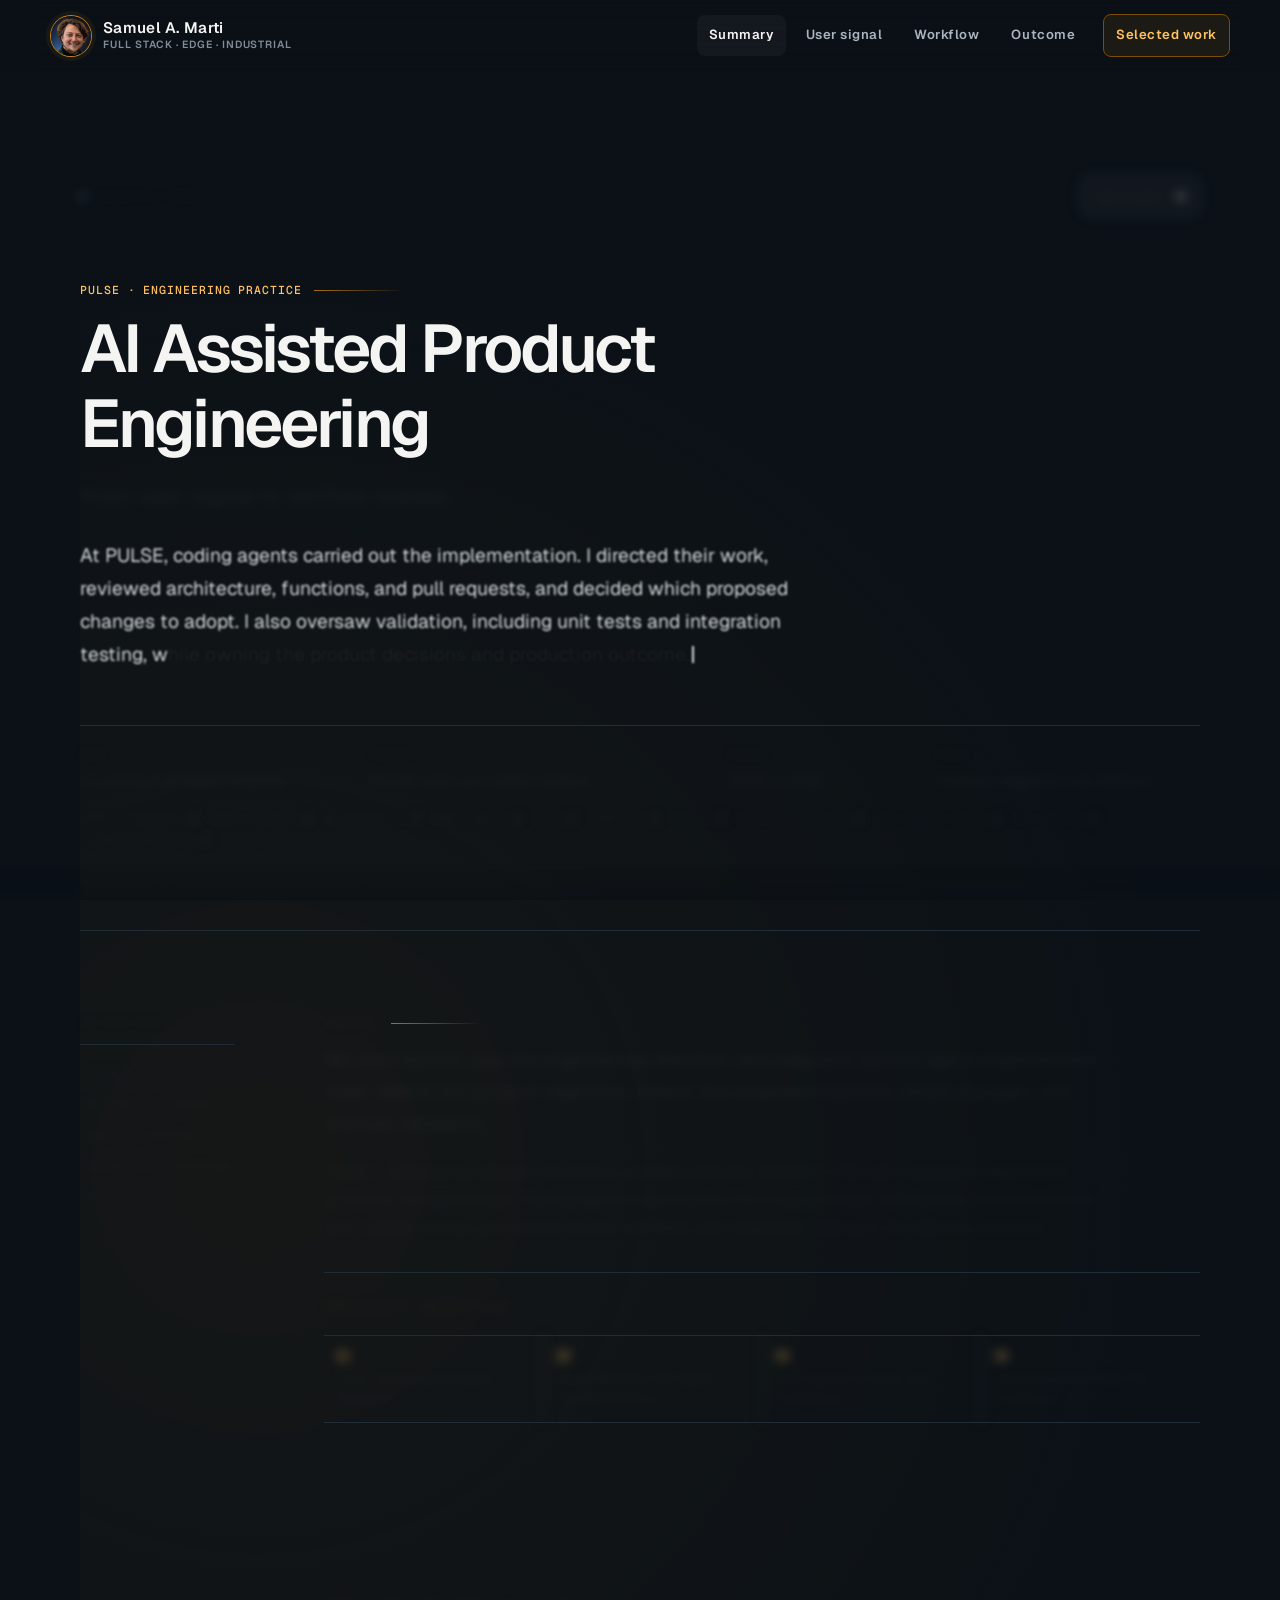
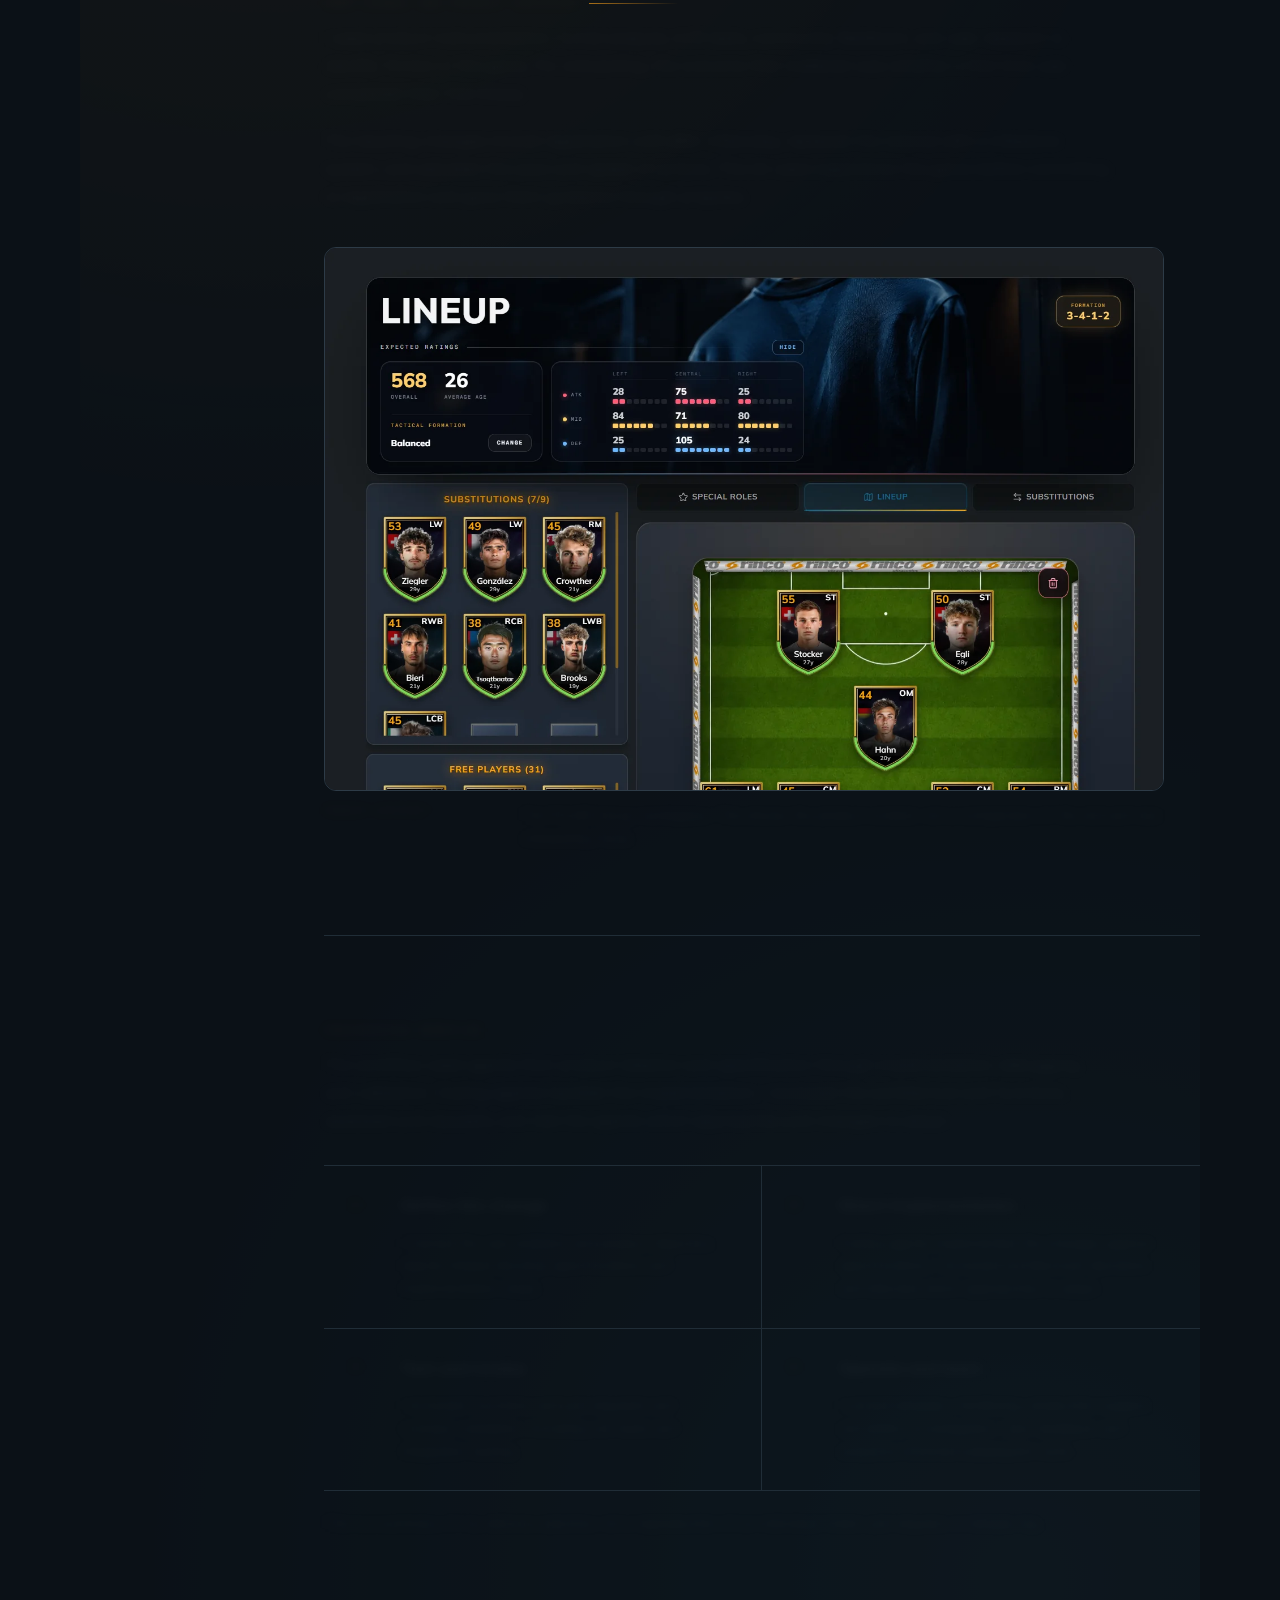
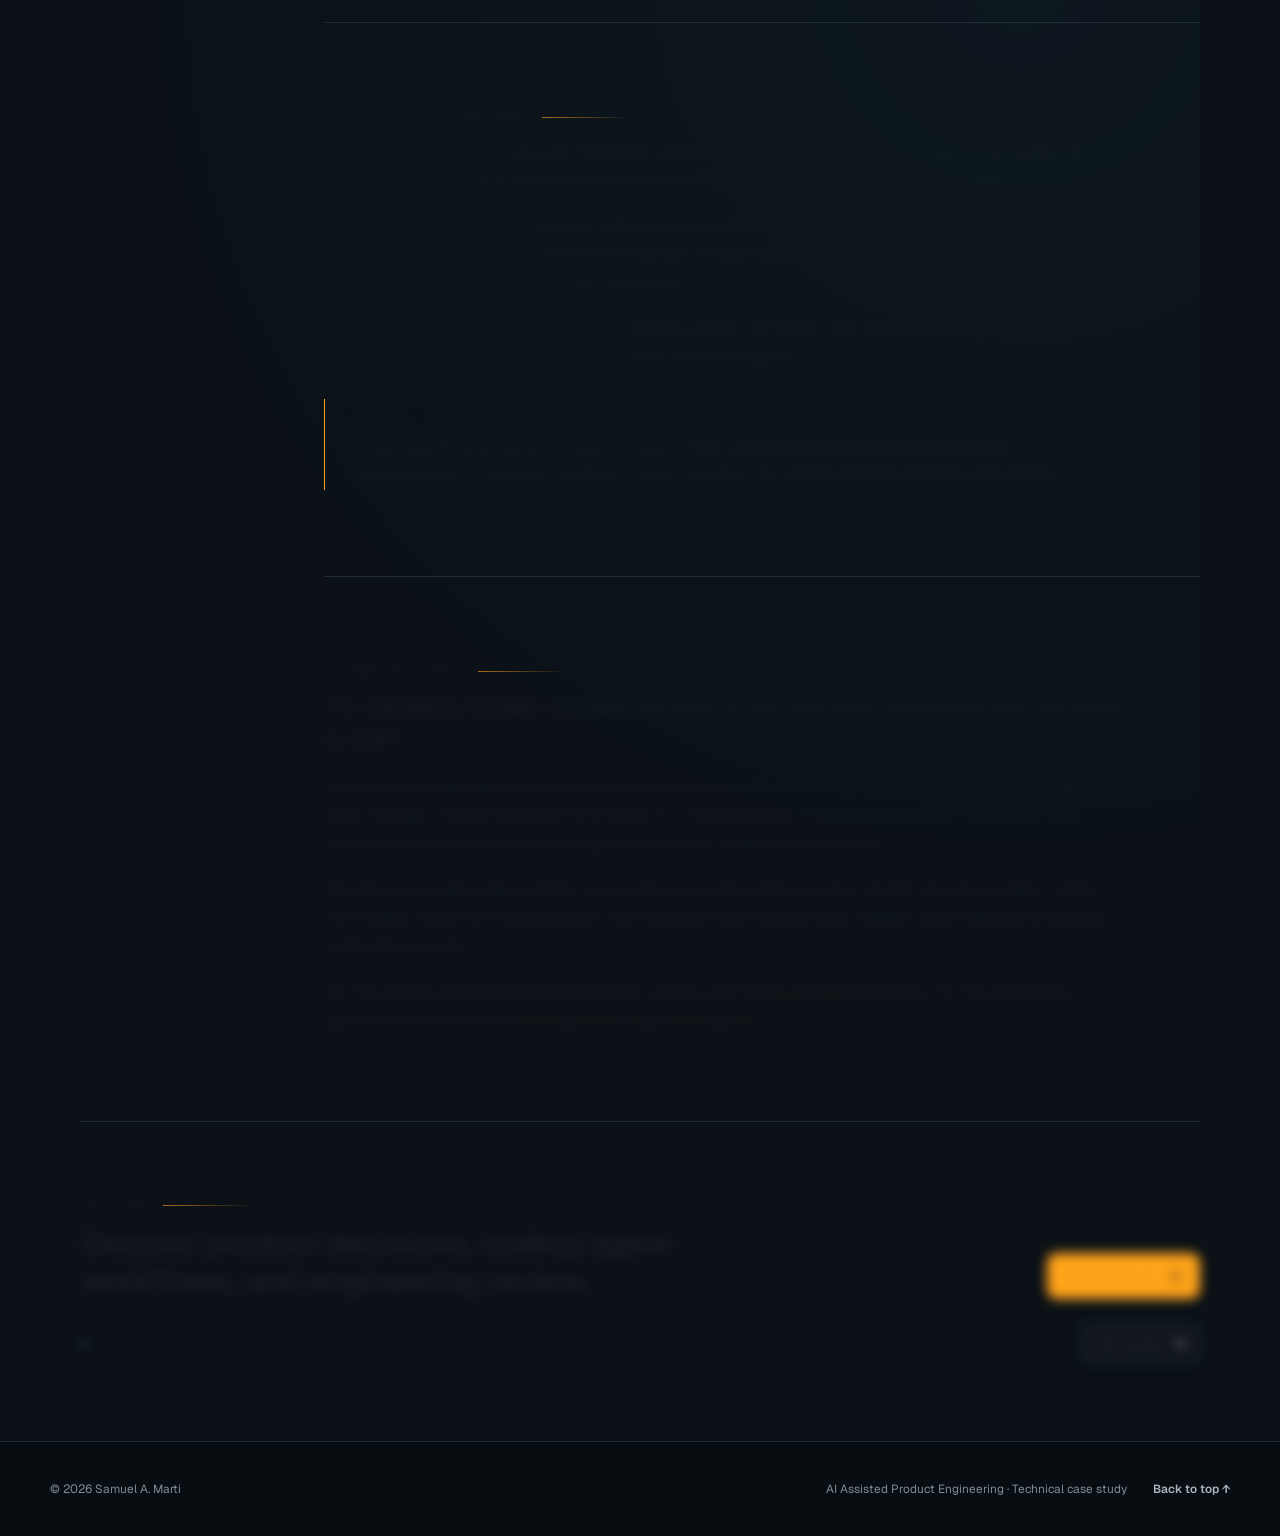
==== projects/ai-assisted-product-engineering/index.html @ ac5c5ae0 "Clarify agent implementation and human engineering review" ====
<!doctype html>
<html lang="en">
<head>
    <meta charset="UTF-8">
    <meta name="viewport" content="width=device-width, initial-scale=1.0">
    <meta name="description" content="Agentic product engineering at PULSE: coding agents implemented the changes; Samuel A. Marti directed architecture, reviewed functions and pull requests, and oversaw unit and integration testing.">
    <meta name="theme-color" content="#0d1218">
    <meta property="og:title" content="AI Assisted Product Engineering | Samuel A. Marti">
    <meta property="og:description" content="From user signal to verified release: product decisions, coding agents, human review, and measured onboarding improvement at PULSE.">
    <meta property="og:type" content="article">
    <meta property="og:url" content="https://utrehd.github.io/projects/ai-assisted-product-engineering/">
    <meta name="twitter:card" content="summary">
    <meta name="twitter:title" content="AI Assisted Product Engineering | Samuel A. Marti">
    <meta name="twitter:description" content="From user signal to verified release: product decisions, coding agents, human review, and measured onboarding improvement at PULSE.">
    <link rel="canonical" href="https://utrehd.github.io/projects/ai-assisted-product-engineering/">
    <title>AI Assisted Product Engineering | Samuel A. Marti</title>
    <link rel="icon" href="../../favicon.svg" type="image/svg+xml">
    <link rel="preconnect" href="https://fonts.googleapis.com">
    <link rel="preconnect" href="https://fonts.gstatic.com" crossorigin>
    <link href="https://fonts.googleapis.com/css2?family=Geist+Mono:wght@500;600&amp;family=Geist:wght@400;500;600;700&amp;display=swap" rel="stylesheet">
    <script>document.documentElement.classList.add('js');</script>
    <link rel="stylesheet" href="../../styles.css?v=20260819-24">
    <link rel="stylesheet" href="../case-study.css?v=20260819-28">
    <link rel="stylesheet" href="case.css?v=20260912-1">
    <script src="../../script.js?v=20260819-20" defer></script>
</head>
<body class="case-page engineering-case">
    <a class="skip-link" href="#paper">Skip to case study</a>
    <header class="site-header case-header" data-header>
        <div class="shell header-inner">
            <a class="brand" href="../../" aria-label="Samuel A. Marti portfolio home">
                <span class="brand-mark" aria-hidden="true">
                    <img src="../../assets/samuel-marti-header.webp" alt="" width="42" height="42">
                </span>
                <span>
                    <strong>Samuel A. Marti</strong>
                    <small>Full stack · Edge · Industrial</small>
                </span>
            </a>
            <button class="menu-button" type="button" aria-expanded="false" aria-controls="primary-navigation" aria-label="Open navigation">
                <span></span>
                <span></span>
                <span></span>
            </button>
            <nav class="primary-nav" id="primary-navigation" aria-label="Case study navigation" data-navigation>
                <a href="#summary">Summary</a>
                <a href="#signal">User signal</a>
                <a href="#workflow">Workflow</a>
                <a href="#outcome">Outcome</a>
                <a class="nav-contact" href="../../#work">Selected work</a>
            </nav>
        </div>
    </header>

    <main id="paper">
        <article class="paper-shell">
            <header class="paper-title-block">
                <div class="paper-kicker-row">
                    <a class="paper-back-link" href="../../#work"><span aria-hidden="true">←</span> Selected work</a>
                    <a class="button button-secondary paper-next-link" href="../influencer-outreach-crm/" aria-label="Next case study: Agentic Influencer Outreach CRM">Next project <span aria-hidden="true">→</span></a>
                </div>
                <div class="paper-active-head paper-active-head-hero"><span class="paper-active-label">PULSE · Engineering practice</span></div>
                <h1>AI Assisted Product Engineering</h1>
                <p class="engineering-subtitle">From user signal to verified release</p>
                <p class="paper-thesis">At PULSE, coding agents carried out the implementation. I directed their work, reviewed architecture, functions, and pull requests, and decided which proposed changes to adopt. I also oversaw validation, including unit tests and integration testing, while owning the product decisions and production outcome.</p>
                <dl class="paper-meta">
                    <div><dt>Role</dt><dd>Founding Full Stack Engineer</dd></div>
                    <div><dt>Context</dt><dd>PULSE web and mobile product</dd></div>
                    <div><dt>Period</dt><dd>2024 to 2026</dd></div>
                    <div><dt>Focus</dt><dd>Product judgment and delivery</dd></div>
                </dl>
                <ul class="paper-skills" aria-label="Skills and technologies used">
                    <li>Product discovery</li><li>Funnel analysis</li><li>Specifications</li><li>Coding agents</li><li>React</li><li>TypeScript</li><li>Node.js</li><li>Architecture review</li><li>Pull request review</li><li>Unit testing</li><li>Integration testing</li><li>Production operations</li>
                </ul>
            </header>

            <div class="paper-layout">
                <aside class="paper-toc" aria-label="On this page">
                    <p>On this page</p>
                    <ol>
                        <li><a href="#summary">Summary</a></li>
                        <li><a href="#signal">User Signal and Decision</a></li>
                        <li><a href="#workflow">Engineering Workflow</a></li>
                        <li><a href="#verification">Verification and Ownership</a></li>
                        <li><a href="#outcome">Outcome and Limits</a></li>
                    </ol>
                </aside>
                <div class="paper-body">
                    <section class="paper-section executive-summary" id="summary" aria-labelledby="summary-title">
                        <div>
                            <div class="paper-active-head"><h2 class="paper-active-label" id="summary-title">Summary</h2></div>
                            <p class="summary-lede">My contribution was the engineering direction and judgment around agent implemented code: define the product objective, review the proposed solution, direct changes, and oversee validation.</p>
                            <p>PULSE's onboarding iteration provides a concrete example. Research informed changes to registration, guidance, and game pace. Coding agents implemented the changes under my direction, with architecture and function review, pull request review, unit tests, and integration testing in the delivery workflow.</p>
                            <div class="lifecycle-strip">
                                <p>Delivery workflow</p>
                                <ol>
                                    <li>User signal and product decision</li>
                                    <li>Specification and agent implementation</li>
                                    <li>Pull request review and validation</li>
                                    <li>Release and production feedback</li>
                                </ol>
                            </div>
                        </div>
                    </section>

                    <section class="paper-section" id="signal" aria-labelledby="signal-title">
                        <div>
                            <div class="paper-active-head"><h2 class="paper-active-label" id="signal-title">User Signal and Product Decision</h2></div>
                            <p>I used product instrumentation, funnel analysis, A/B tests, community feedback, and user research to identify friction in the game. For onboarding, the outcome that mattered was whether a first time user completed their first lineup.</p>
                            <p>The resulting changes moved registration until after initial play, replaced the tutorial with a milestone system, and adjusted the pace and speed of actions. This let users experience the game before committing to registration and gave them guidance through progress.</p>
                            <figure class="dashboard-figure">
                                <a class="dashboard-image-link" href="../pulse-product/assets/pulse-lineup-workspace.webp" target="_blank" rel="noopener">
                                    <img src="../pulse-product/assets/pulse-lineup-workspace.webp" alt="PULSE's desktop lineup workspace, showing the product activity used as the onboarding completion milestone" loading="lazy" decoding="async">
                                </a>
                                <figcaption><span>Product artifact</span><p>The PULSE lineup workspace. This shows the product context, not a comparison of the old and new onboarding flows.</p></figcaption>
                            </figure>
                        </div>
                    </section>

                    <section class="paper-section" id="workflow" aria-labelledby="workflow-title">
                        <div>
                            <div class="paper-active-head"><h2 class="paper-active-label" id="workflow-title">Engineering Workflow</h2></div>
                            <p>The workflow used agents from product ideation and specification through implementation, debugging, and validation. Coding agents handled the implementation; I reviewed the architecture and functions, assessed pull requests, and told the agents which approaches and changes to adopt.</p>
                            <div class="problem-grid">
                                <article>
                                    <span>01</span><h3>Define the change</h3>
                                    <p>I framed the user problem and product objective. Agents helped develop specifications and implementation steps.</p>
                                </article>
                                <article>
                                    <span>02</span><h3>Direct implementation</h3>
                                    <p>Coding agents implemented the changes against specifications. I reviewed architectural decisions and directed which approaches to adopt.</p>
                                </article>
                                <article>
                                    <span>03</span><h3>Test and review</h3>
                                    <p>I reviewed functions and pull requests and oversaw validation, including unit tests and integration testing.</p>
                                </article>
                                <article>
                                    <span>04</span><h3>Operate and learn</h3>
                                    <p>I owned releases, monitoring, production support, and defect investigation. User feedback and analytics informed subsequent work.</p>
                                </article>
                            </div>
                            <p class="engineering-note">This is a summary of my delivery practice, not a reproduction of an individual ticket, pull request, or release log.</p>
                        </div>
                    </section>

                    <section class="paper-section" id="verification" aria-labelledby="verification-title">
                        <div>
                            <div class="paper-active-head"><h2 class="paper-active-label" id="verification-title">Verification and Ownership</h2></div>
                            <p>Validation included unit tests and integration testing. Function and pull request review let me assess the implementation alongside its architectural fit and direct the agent on which changes to adopt.</p>
                            <p>Engineering verification and product validation answered different questions. Tests and review addressed whether the implementation behaved as intended. Production observation addressed whether that behavior helped users complete their first lineup.</p>
                            <p>I remained responsible for operating the resulting system. At PULSE, that included daily releases, monitoring, defect investigation, data recovery, and user support.</p>
                            <aside class="paper-callout"><span>Engineering principle</span><p>A clear specification gives an agent a target. Tests and review provide evidence about its implementation. Production feedback shows whether the original product decision was useful.</p></aside>
                        </div>
                    </section>

                    <section class="paper-section outcome-section" id="outcome" aria-labelledby="outcome-title">
                        <div>
                            <div class="paper-active-head"><h2 class="paper-active-label" id="outcome-title">Outcome and Limits</h2></div>
                            <p class="summary-lede">The onboarding changes increased the share of first time users completing their first lineup by 236%.</p>
                            <p>This is the reported relative improvement from the combined onboarding changes. It is not a percentage point increase, a result attributed to AI alone, or a measured gain in engineering speed. The public case study does not include the underlying cohort sizes or measurement window.</p>
                            <p>The lesson is to keep responsibility connected across the whole process: identify the user problem, define the change, review its implementation, and evaluate what happens after release. Agent assistance belongs inside that process.</p>
                            <p class="engineering-related">For the system architecture and production context, see <a href="../pulse-product/">PULSE Game Engineering</a>. For the operational agent workflows, see the <a href="../influencer-outreach-crm/">Agentic Influencer Outreach CRM</a>.</p>
                        </div>
                    </section>
                </div>
            </div>

            <footer class="paper-footer">
                <div><div class="paper-active-head"><span class="paper-active-label">Next step</span></div><h2>Discuss product decisions, coding agent workflows, and engineering review.</h2></div>
                <div class="paper-footer-actions"><a class="button button-primary" href="mailto:samuel.a@marti.to">Email Samuel <span aria-hidden="true">→</span></a></div>
            </footer>
            <nav class="case-pagination" aria-label="Case study navigation">
                <a class="paper-back-link" href="../../#work"><span aria-hidden="true">←</span> Selected work</a>
                <a class="button button-secondary paper-next-link" href="../influencer-outreach-crm/" aria-label="Next case study: Agentic Influencer Outreach CRM">Next project <span aria-hidden="true">→</span></a>
            </nav>
        </article>
    </main>
    <footer class="site-footer case-site-footer"><div class="shell footer-inner"><p>© <span data-year></span> Samuel A. Marti</p><p>AI Assisted Product Engineering · Technical case study</p><a href="#paper">Back to top ↑</a></div></footer>
</body>
</html>
---- styles.css ----
:root {
    --bg: #0b1117;
    --bg-deep: #080d12;
    --paper: #101820;
    --paper-raised: #131e27;
    --paper-soft: #0d151c;
    --surface: #171f29;
    --surface-strong: #1f2935;
    --line: #2d3b47;
    --line-soft: #202d37;
    --text: #f4f5f3;
    --body: #d4d9dd;
    --muted: #abb5be;
    --quiet: #7f8d99;
    --subtle: #7f8d99;
    --orange: #ffa31a;
    --orange-soft: #ffc263;
    --orange-dark: #7c4d09;
    --blue: #4fc3ed;
    --green: #63d985;
    --h1-letter-spacing: 0.01em;
    --font-display: "Geist", system-ui, sans-serif;
    --font-body: "Geist", system-ui, sans-serif;
    --font-mono: "Geist Mono", ui-monospace, "Cascadia Code", monospace;
    --shadow: 0 28px 80px rgba(0, 0, 0, 0.28);
    --radius: 16px;
    --header-height: 72px;
}

*,
*::before,
*::after {
    box-sizing: border-box;
}

html {
    max-width: 100%;
    overflow-x: hidden;
    overflow-x: clip;
    overscroll-behavior-y: none;
    scroll-behavior: smooth;
    scroll-padding-top: calc(var(--header-height) + 24px);
}

body {
    margin: 0;
    min-width: 320px;
    overflow-x: hidden;
    overflow-x: clip;
    overscroll-behavior-y: none;
    background: var(--bg);
    color: var(--body);
    font-family: var(--font-body);
    font-size: 16px;
    line-height: 1.68;
    -webkit-font-smoothing: antialiased;
}

body:not(.case-page) {
    padding-top: var(--header-height);
}

img,
svg {
    display: block;
    max-width: 100%;
}

a {
    color: inherit;
    text-decoration: none;
}

button,
a {
    -webkit-tap-highlight-color: transparent;
}

button {
    font: inherit;
}

::selection {
    background: rgba(255, 163, 26, 0.28);
    color: var(--text);
}

.shell {
    width: min(1180px, calc(100% - 48px));
    margin-inline: auto;
}

.skip-link {
    position: fixed;
    top: 12px;
    left: 12px;
    z-index: 100;
    padding: 10px 14px;
    border-radius: 8px;
    background: var(--orange);
    color: #161006;
    font-family: var(--font-display);
    font-weight: 700;
    transform: translateY(-160%);
}

.skip-link:focus {
    transform: translateY(0);
}

:focus-visible {
    outline: 3px solid var(--orange-soft);
    outline-offset: 4px;
}

/* Shared header */

.site-header {
    position: fixed;
    top: 0;
    right: 0;
    left: 0;
    z-index: 50;
    height: var(--header-height);
    border-bottom: 1px solid transparent;
    background: rgba(11, 17, 23, 0.82);
    backdrop-filter: blur(18px);
    transition: border-color 180ms ease, background 180ms ease;
}

.site-header.is-scrolled {
    border-color: var(--line-soft);
    background: rgba(9, 14, 19, 0.95);
}

.header-inner {
    display: flex;
    align-items: center;
    justify-content: space-between;
    height: 100%;
}

.brand {
    display: inline-flex;
    align-items: center;
    gap: 11px;
    min-width: 0;
}

.brand-mark {
    width: 42px;
    height: 42px;
    flex: 0 0 42px;
    overflow: hidden;
    border: 1px solid rgba(255, 163, 26, 0.75);
    border-radius: 50%;
    background: var(--paper-raised);
    box-shadow: 0 0 0 4px rgba(255, 163, 26, 0.06);
}

.brand-mark img {
    width: 100%;
    height: 100%;
    object-fit: cover;
}

.brand strong,
.brand small {
    display: block;
}

.brand strong {
    color: var(--text);
    font-family: var(--font-display);
    font-size: 0.95rem;
    font-weight: 600;
    letter-spacing: 0.02em;
    line-height: 1.2;
}

.brand small {
    margin-top: 2px;
    color: var(--quiet);
    font-size: 0.65rem;
    font-weight: 600;
    letter-spacing: 0.09em;
    line-height: 1.2;
    text-transform: uppercase;
}

.primary-nav {
    display: flex;
    align-items: center;
    gap: 8px;
}

.primary-nav a {
    padding: 9px 12px;
    border-radius: 8px;
    color: var(--muted);
    font-family: var(--font-display);
    font-size: 0.82rem;
    font-weight: 600;
    letter-spacing: 0.04em;
    transition: color 160ms ease, background 160ms ease;
}

.primary-nav a:hover,
.primary-nav a[aria-current="true"] {
    background: rgba(255, 255, 255, 0.04);
    color: var(--text);
}

.primary-nav .nav-contact {
    margin-left: 8px;
    border: 1px solid var(--orange-dark);
    background: rgba(255, 163, 26, 0.07);
    color: var(--orange-soft);
}

.primary-nav .nav-contact:hover {
    border-color: var(--orange);
    background: rgba(255, 163, 26, 0.12);
    color: var(--orange-soft);
}

.menu-button {
    display: none;
    width: 46px;
    height: 46px;
    padding: 0;
    border: 1px solid var(--line);
    border-radius: 9px;
    background: var(--paper);
    cursor: pointer;
}

.menu-button span {
    display: block;
    width: 20px;
    height: 2px;
    margin: 4px auto;
    border-radius: 999px;
    background: var(--text);
    transition: opacity 160ms ease, transform 180ms ease;
}

.menu-button[aria-expanded="true"] span:nth-child(1) {
    transform: translateY(6px) rotate(45deg);
}

.menu-button[aria-expanded="true"] span:nth-child(2) {
    opacity: 0;
}

.menu-button[aria-expanded="true"] span:nth-child(3) {
    transform: translateY(-6px) rotate(-45deg);
}

/* Paper shell and title */

main {
    padding-block: 34px 72px;
}

.home-paper {
    position: relative;
    overflow: hidden;
    border: 1px solid var(--line);
    border-radius: 14px;
    background: var(--paper);
}

.portfolio-title-block {
    padding: 28px 42px 0;
}

.portfolio-kicker-row {
    display: flex;
    align-items: center;
    justify-content: space-between;
    gap: 16px;
    padding-bottom: 24px;
    border-bottom: 1px solid var(--line-soft);
    color: var(--quiet);
    font-family: var(--font-display);
    font-size: 0.69rem;
    font-weight: 600;
    letter-spacing: 0.13em;
    text-transform: uppercase;
}

.availability {
    display: inline-flex;
    align-items: center;
    gap: 8px;
    color: var(--muted);
    text-align: right;
}

.availability i {
    display: block;
    flex: 0 0 8px;
    width: 8px;
    height: 8px;
    border-radius: 50%;
    background: var(--green);
    box-shadow: none;
}

.portfolio-intro-grid {
    display: grid;
    grid-template-columns: minmax(0, 1fr);
    gap: 0;
    align-items: center;
    padding-block: clamp(38px, 5vw, 58px);
}

.portfolio-intro {
    max-width: 900px;
}

.paper-active-head {
    display: inline-flex;
    align-items: center;
    min-height: 0;
    padding: 0;
}

.paper-active-label {
    margin: 0;
    color: var(--orange-soft);
    font-family: var(--font-display);
    font-size: 0.75rem;
    font-weight: 600;
    letter-spacing: 0.14em;
    line-height: 1.2;
    text-transform: uppercase;
}

.portfolio-intro .paper-active-label {
    width: max-content;
    max-width: 100%;
    color: var(--text);
    font-family: var(--font-display);
    font-size: clamp(1.02rem, 2vw, 1.28rem);
    font-weight: 600;
    letter-spacing: 0.13em;
    line-height: 1.18;
    text-align: left;
}

.intro-capability {
    display: flex;
    flex-direction: column;
    align-items: flex-start;
    gap: 0.34em;
    margin-inline: auto;
}

.intro-capability-phrase {
    display: block;
    width: 100%;
    white-space: nowrap;
}

.portfolio-intro .paper-active-head {
    display: flex;
    width: 100%;
    align-items: center;
    justify-content: center;
    margin-bottom: clamp(18px, 2.5vw, 24px);
}

.portfolio-thesis {
    max-width: 680px;
    margin: 0 auto;
    color: var(--body);
    font-size: clamp(1rem, 1.35vw, 1.08rem);
    letter-spacing: 0.01em;
    line-height: 1.72;
    text-align: left;
    text-wrap: pretty;
}

.portfolio-thesis + .portfolio-thesis {
    margin-top: clamp(12px, 1.5vw, 16px);
}

.portfolio-intro .portfolio-kicker-row {
    margin-top: clamp(20px, 3vw, 28px);
    padding-top: clamp(16px, 2vw, 20px);
    padding-bottom: 0;
    border-top: 1px solid var(--line-soft);
    border-bottom: 0;
}

.button {
    display: inline-flex;
    align-items: center;
    justify-content: center;
    gap: 10px;
    min-height: 46px;
    padding: 11px 18px;
    border: 1px solid transparent;
    border-radius: 9px;
    font-family: var(--font-display);
    font-size: 0.84rem;
    font-weight: 600;
    letter-spacing: 0.035em;
    transition: border-color 160ms ease, background 160ms ease, color 160ms ease, transform 160ms ease;
}

.button:hover {
    transform: translateY(-2px);
}

.button-primary {
    border-color: var(--orange);
    background: var(--orange);
    color: #1b1206;
}

.button-primary:hover {
    border-color: var(--orange-soft);
    background: var(--orange-soft);
}

.button-secondary {
    border-color: var(--line);
    background: rgba(255, 255, 255, 0.025);
    color: var(--text);
}

.button-secondary:hover {
    border-color: #52616d;
    background: rgba(255, 255, 255, 0.05);
}

/* Paper sections */

.home-section {
    display: block;
    padding: clamp(56px, 7vw, 82px) 42px;
    border-top: 1px solid var(--line);
}

.section-number {
    margin: 3px 0 0;
    color: var(--quiet);
    font-family: var(--font-display);
    font-size: 0.72rem;
    font-weight: 600;
    letter-spacing: 0.14em;
}

.section-content {
    min-width: 0;
}

.section-heading {
    display: block;
    margin-bottom: 34px;
}

.section-heading .paper-active-head {
    margin-bottom: 14px;
}

.section-heading p {
    max-width: 690px;
    margin: 0;
    color: var(--body);
    font-size: 0.98rem;
    line-height: 1.7;
}

/* Career story */

.story-section {
    padding-block: clamp(48px, 6vw, 68px);
}

.story-section .section-heading {
    margin-bottom: 0;
}

.story-section .story-short {
    max-width: 860px;
    color: var(--text);
    font-size: 1.05rem;
    line-height: 1.72;
}

.story-details {
    max-width: 860px;
    margin-top: 24px;
    border-block: 1px solid var(--line-soft);
}

.story-details summary {
    display: flex;
    min-height: 52px;
    align-items: center;
    justify-content: space-between;
    gap: 16px;
    color: var(--orange-soft);
    cursor: pointer;
    font-family: var(--font-display);
    font-size: 0.82rem;
    font-weight: 600;
    letter-spacing: 0.04em;
    list-style: none;
}

.story-details summary::-webkit-details-marker {
    display: none;
}

.story-details summary::after {
    color: var(--muted);
    content: "↓";
    font-size: 0.95rem;
    font-weight: 400;
}

.story-details[open] summary::after {
    content: "↑";
}

.story-long {
    max-width: 820px;
    padding: 4px 0 28px;
}

.story-long p {
    margin: 0;
    color: var(--body);
    font-size: 0.94rem;
    line-height: 1.76;
}

.story-long p + p {
    margin-top: 14px;
}

.story-chapter {
    padding: 24px 0 2px;
}

.story-chapter + .story-chapter {
    margin-top: 22px;
    border-top: 1px solid var(--line-soft);
}

.story-chapter .story-era {
    margin-bottom: 7px;
    color: var(--muted);
    font-family: var(--font-display);
    font-size: 0.72rem;
    font-weight: 600;
    letter-spacing: 0.08em;
    line-height: 1.45;
    text-transform: uppercase;
}

.story-chapter h3 {
    margin: 0 0 11px;
    color: var(--text);
    font-family: var(--font-display);
    font-size: 1.05rem;
    font-weight: 600;
    line-height: 1.35;
}

.story-long a {
    color: var(--orange-soft);
    text-decoration-color: color-mix(in srgb, var(--orange-soft) 45%, transparent);
    text-underline-offset: 0.2em;
}

.story-long a:hover,
.story-long a:focus-visible {
    text-decoration-color: currentColor;
}

.story-chapter .story-people {
    margin-top: 12px;
    color: var(--muted);
    font-size: 0.82rem;
    line-height: 1.62;
}

.story-people span {
    margin-right: 7px;
    color: var(--body);
    font-family: var(--font-display);
    font-size: 0.68rem;
    font-weight: 600;
    letter-spacing: 0.07em;
    text-transform: uppercase;
}

/* Engineering philosophy */

.philosophy-section .section-heading {
    margin-bottom: 40px;
}

.philosophy-section .section-heading > p {
    max-width: 900px;
}

.principle-accordions {
    position: relative;
    isolation: isolate;
    border-top: 1px solid var(--line);
}

.principle-accordion {
    border-bottom: 1px solid var(--line);
}

.principle-accordion summary {
    display: grid;
    min-height: 64px;
    grid-template-columns: 34px minmax(0, 1fr) auto;
    align-items: center;
    gap: 14px;
    cursor: pointer;
    list-style: none;
}

.principle-accordion summary::-webkit-details-marker {
    display: none;
}

.principle-number {
    color: var(--orange-soft);
    font-family: var(--font-mono);
    font-size: 0.67rem;
    font-weight: 600;
    letter-spacing: 0.08em;
}

.principle-title {
    color: var(--text);
    font-family: var(--font-display);
    font-size: 1rem;
    font-weight: 600;
    line-height: 1.4;
}

.principle-accordion summary::after {
    color: var(--muted);
    content: "↓";
    font-size: 0.95rem;
    font-weight: 400;
}

.principle-accordion[open] summary::after {
    content: "↑";
}

.principle-accordion p {
    max-width: 900px;
    margin: 0;
    padding: 0 44px 22px 48px;
    color: var(--body);
    font-size: 0.9rem;
    line-height: 1.7;
}

.sources-details {
    max-width: 900px;
    margin-top: 22px;
    border-bottom: 1px solid var(--line);
}

.sources-details summary {
    display: flex;
    min-height: 54px;
    align-items: center;
    justify-content: space-between;
    gap: 16px;
    color: var(--orange-soft);
    cursor: pointer;
    font-family: var(--font-display);
    font-size: 0.82rem;
    font-weight: 600;
    letter-spacing: 0.04em;
    list-style: none;
}

.sources-details summary::-webkit-details-marker {
    display: none;
}

.sources-details summary::after {
    color: var(--muted);
    content: "↓";
    font-size: 0.95rem;
    font-weight: 400;
}

.sources-details[open] summary::after {
    content: "↑";
}

.sources-details p {
    max-width: 900px;
    margin: 0;
    padding: 2px 36px 22px 0;
    color: var(--body);
    font-size: 0.9rem;
    line-height: 1.7;
}

.sources-details p a {
    color: var(--orange-soft);
    text-decoration: underline;
    text-decoration-color: rgba(255, 194, 99, 0.38);
    text-underline-offset: 3px;
}

.sources-details p a:hover,
.sources-details p a:focus-visible {
    color: var(--orange-soft);
    text-decoration-color: currentColor;
}

/* Skills */

.skill-accordions {
    border-top: 1px solid var(--line);
}

.skill-accordion {
    border-bottom: 1px solid var(--line);
}

.skill-accordion summary {
    display: flex;
    min-height: 64px;
    align-items: center;
    justify-content: space-between;
    gap: 18px;
    color: var(--text);
    cursor: pointer;
    font-family: var(--font-display);
    font-size: 1rem;
    font-weight: 600;
    line-height: 1.4;
    list-style: none;
}

.skill-accordion summary::-webkit-details-marker {
    display: none;
}

.skill-accordion summary::after {
    flex: 0 0 auto;
    color: var(--muted);
    content: "↓";
    font-size: 0.95rem;
    font-weight: 400;
}

.skill-accordion[open] summary::after {
    content: "↑";
}

.skill-accordion p {
    max-width: 880px;
    margin: 0;
    padding: 0 44px 22px 0;
    color: var(--muted);
    font-size: 0.88rem;
    line-height: 1.68;
}

/* Project links */

.case-link {
    display: inline-flex;
    align-items: center;
    gap: 10px;
    color: var(--orange-soft);
    font-family: var(--font-display);
    font-size: 0.88rem;
    font-weight: 600;
    letter-spacing: 0.035em;
}

.case-link > span[aria-hidden="true"] {
    transition: transform 160ms ease;
}

.case-link:hover > span[aria-hidden="true"] {
    transform: translate(3px, -3px);
}

/* Evidence-first project showcase */

.work-section {
    background: transparent;
}

.project-showcase {
    display: grid;
    grid-template-columns: repeat(2, minmax(0, 1fr));
    gap: 18px;
}

.showcase-card {
    display: flex;
    min-width: 0;
    overflow: hidden;
    flex-direction: column;
    border: 1px solid var(--line);
    border-radius: 10px;
    background: var(--paper-soft);
}

.showcase-media {
    position: relative;
    display: block;
    height: 220px;
    min-height: 0;
    overflow: hidden;
    border-bottom: 1px solid var(--line);
    background: #081118;
}

.showcase-media img {
    width: 100%;
    height: 100%;
    min-height: 0;
    object-fit: cover;
    object-position: center;
    transition: filter 220ms ease, transform 420ms cubic-bezier(0.2, 0.8, 0.2, 1);
}

.showcase-media:hover img {
    filter: brightness(1.06);
    transform: scale(1.015);
}

.showcase-copy {
    display: flex;
    flex: 1;
    flex-direction: column;
    padding: 26px;
}

.showcase-copy h3 {
    margin: 0;
    color: var(--text);
    font-family: var(--font-display);
    font-size: clamp(1.25rem, 1.7vw, 1.5rem);
    font-weight: 600;
    letter-spacing: 0.01em;
    line-height: 1.16;
    transition: color 160ms ease;
}

.showcase-card:hover .showcase-copy h3,
.showcase-card:focus-visible .showcase-copy h3 {
    color: var(--orange-soft);
}

.showcase-copy > p {
    margin: 17px 0 0;
    color: var(--body);
    font-size: 0.9rem;
    line-height: 1.65;
}

.showcase-copy .case-link {
    min-height: 44px;
    margin-top: auto;
    padding-top: 20px;
}

/* Contact */

.home-section.contact-section {
    padding-block: clamp(40px, 5vw, 56px);
    background: transparent;
}

.contact-panel {
    width: min(100%, 760px);
    margin: 0 auto;
    padding: 26px;
    border: 1px solid var(--line);
    border-radius: 12px;
    background: var(--paper-soft);
}

.contact-panel > span {
    color: var(--orange-soft);
    font-family: var(--font-display);
    font-size: 0.72rem;
    font-weight: 600;
    letter-spacing: 0.12em;
    text-transform: uppercase;
}

.contact-panel h2 {
    margin: 11px 0 0;
    color: var(--text);
    font-family: var(--font-display);
    font-size: 1.3rem;
    font-weight: 600;
    line-height: 1.25;
}

.contact-actions {
    display: flex;
    flex-wrap: wrap;
    gap: 10px;
    margin-top: 22px;
}

/* Footer */

.site-footer {
    border-top: 1px solid var(--line-soft);
    background: #080d12;
}

.footer-inner {
    display: grid;
    grid-template-columns: 1fr auto auto;
    gap: 34px;
    align-items: center;
    min-height: 118px;
}

.footer-inner strong,
.footer-inner span {
    display: block;
}

.footer-inner strong {
    color: var(--text);
    font-family: var(--font-display);
    font-size: 0.9rem;
    font-weight: 600;
    letter-spacing: 0.03em;
}

.footer-inner span,
.footer-inner small {
    color: var(--quiet);
    font-size: 0.75rem;
}

.footer-inner [data-year] {
    display: inline;
}

.footer-links {
    display: flex;
    gap: 18px;
}

.footer-links a {
    color: var(--muted);
    font-family: var(--font-display);
    font-size: 0.74rem;
    font-weight: 600;
}

.footer-links a:hover {
    color: var(--orange-soft);
}

/* Shared case-study compatibility */

.case-page {
    font-family: var(--font-body);
}

.case-site-footer .footer-inner {
    display: flex;
    min-height: 92px;
}

.case-site-footer .footer-inner p,
.case-site-footer .footer-inner a {
    margin: 0;
}

.case-site-footer .footer-inner a {
    display: inline-flex;
    align-items: center;
    min-height: 44px;
}

/* Motion */

.js body::after {
    position: fixed;
    z-index: 40;
    right: 0;
    bottom: 0;
    left: 0;
    height: clamp(28px, 4vh, 42px);
    pointer-events: none;
    content: "";
    opacity: 1;
    background: linear-gradient(to bottom, rgba(11, 17, 23, 0), rgba(11, 17, 23, 0.12) 42%, rgba(11, 17, 23, 0.62));
    -webkit-backdrop-filter: blur(4px);
    backdrop-filter: blur(4px);
    -webkit-mask-image: linear-gradient(to bottom, transparent 0%, rgba(0, 0, 0, 0.12) 22%, rgba(0, 0, 0, 0.58) 64%, #000 100%);
    mask-image: linear-gradient(to bottom, transparent 0%, rgba(0, 0, 0, 0.12) 22%, rgba(0, 0, 0, 0.58) 64%, #000 100%);
    transition: opacity 280ms ease;
}

.js body.is-at-page-end::after {
    opacity: 0;
}

.js .typewriter-block {
    --typewriter-blur: 6px;
    filter: blur(var(--typewriter-blur));
    transition: filter 90ms linear;
}

.js .portfolio-thesis.typewriter-block {
    filter: none;
}

/* Native details sizing prevents animated text layers from crossing lesson rows on mobile. */
.js .principle-accordion .typewriter-block {
    filter: none;
}

.js .typewriter-fragment {
    display: inline !important;
    margin: 0 !important;
    padding: 0 !important;
    color: inherit !important;
    font: inherit !important;
    letter-spacing: inherit !important;
    line-height: inherit !important;
    text-transform: inherit !important;
    transform: none !important;
}

.js .typewriter-word {
    display: inline-block !important;
    margin: 0 !important;
    padding: 0 !important;
    color: inherit !important;
    font: inherit !important;
    letter-spacing: inherit !important;
    line-height: inherit !important;
    text-transform: inherit !important;
    white-space: nowrap;
    transform: none !important;
}

.js .typewriter-character {
    display: inline !important;
    margin: 0 !important;
    padding: 0 !important;
    color: inherit !important;
    font: inherit !important;
    letter-spacing: inherit !important;
    line-height: inherit !important;
    opacity: 0.05;
    text-transform: inherit !important;
    transform: none !important;
    transition: opacity 70ms linear;
}

.js summary > .typewriter-fragment {
    flex: 1 1 auto;
    min-width: 0;
}

.js .typewriter-character.is-typed,
.js .typewriter-block.is-typewriter-complete .typewriter-character {
    opacity: 1;
}

.js .portfolio-thesis .typewriter-character {
    position: relative;
    opacity: 0;
    filter: blur(0);
    transition: opacity 70ms linear, filter 90ms linear;
}

.js .portfolio-thesis .typewriter-character.is-typewriter-preview {
    opacity: 0.34;
    filter: blur(2.4px);
}

.js .portfolio-thesis .typewriter-character.is-typed,
.js .portfolio-thesis.typewriter-block.is-typewriter-complete .typewriter-character {
    opacity: 1;
    filter: none;
}

.js .typewriter-block.is-typewriter-complete {
    filter: none;
}

@keyframes typewriter-caret-blink {
    0%,
    48% {
        opacity: 1;
    }

    49%,
    100% {
        opacity: 0;
    }
}

.js .typewriter-block.is-typewriter-intro-active::after {
    display: inline-block;
    width: 0.08em;
    min-width: 1px;
    height: 0.9em;
    margin-left: 0.12em;
    vertical-align: -0.08em;
    content: "";
    background: currentColor;
    animation: typewriter-caret-blink 720ms steps(1, end) infinite;
}

.js .portfolio-thesis.typewriter-block.is-typewriter-intro-active::after {
    display: none;
}

.js .portfolio-thesis .typewriter-character.is-typewriter-cursor::after {
    position: absolute;
    bottom: 0.04em;
    left: calc(100% + 0.04em);
    width: 1px;
    height: 0.9em;
    content: "";
    background: var(--orange-soft);
    animation: typewriter-caret-blink 720ms steps(1, end) infinite;
}

.js .reveal {
    opacity: 0;
    transform: translateY(16px);
    transition: opacity 560ms ease, transform 560ms ease;
}

.js .reveal.reveal-delay {
    transition-delay: 80ms;
}

.js #featured-work.reveal {
    transition-delay: 160ms;
}

.js .reveal.is-visible {
    opacity: 1;
    transform: translateY(0);
}

.js.intro-sequence-active .home-section .reveal {
    opacity: 0;
    transform: translateY(16px);
    transition: none;
}

.js.intro-sequence-staging:not(.intro-typing-started) .site-header,
.js.intro-sequence-staging:not(.intro-typing-started) main,
.js.intro-sequence-staging:not(.intro-typing-started) .site-footer {
    opacity: 0;
    pointer-events: none;
}

.js.intro-sequence-staging .intro-capability-phrase {
    opacity: 0;
    filter: blur(5px);
    transform: translate3d(-14px, 0, 0);
    transition:
        opacity 480ms cubic-bezier(0.2, 0.8, 0.2, 1),
        filter 480ms cubic-bezier(0.2, 0.8, 0.2, 1),
        transform 480ms cubic-bezier(0.2, 0.8, 0.2, 1);
    will-change: opacity, filter, transform;
}

.js.intro-sequence-staging .intro-capability-phrase.is-visible {
    opacity: 1;
    filter: blur(0);
    transform: translate3d(0, 0, 0);
}

.js.intro-sequence-staging:not(.intro-brand-visible) .site-header {
    opacity: 0;
    transform: translateY(-8px);
    pointer-events: none;
}

.js.intro-sequence-staging:not(.intro-evidence-visible) .portfolio-kicker-row {
    opacity: 0;
    transform: translateY(8px);
}

.js.intro-sequence-staging:not(.intro-navigation-visible) .menu-button,
.js.intro-sequence-staging:not(.intro-navigation-visible) .primary-nav {
    visibility: hidden;
    opacity: 0;
    transform: translateY(-5px);
    pointer-events: none;
}

.js.intro-sequence-staging .site-header,
.js.intro-sequence-staging main,
.js.intro-sequence-staging .site-footer,
.js.intro-sequence-staging .portfolio-kicker-row,
.js.intro-sequence-staging .primary-nav,
.js.intro-sequence-staging .menu-button {
    transition: opacity 260ms ease, transform 260ms ease;
}

@media (max-width: 900px) {
    .shell {
        width: min(calc(100% - 32px), 760px);
    }

    .portfolio-title-block,
    .home-section {
        padding-inline: 28px;
    }

    .portfolio-intro-grid {
        grid-template-columns: minmax(0, 1fr);
        gap: 0;
    }

    .section-heading {
        display: block;
    }

    .project-showcase {
        grid-template-columns: 1fr;
    }

}

@media (max-width: 820px) {
    .case-page .menu-button {
        display: block;
    }

    .case-page .primary-nav {
        position: fixed;
        top: var(--header-height);
        right: 16px;
        left: 16px;
        display: grid;
        gap: 5px;
        padding: 12px;
        border: 1px solid var(--line);
        border-radius: 12px;
        background: rgba(12, 19, 25, 0.98);
        box-shadow: 0 24px 50px rgba(0, 0, 0, 0.46);
        opacity: 0;
        visibility: hidden;
        transform: translateY(-10px);
        transition: opacity 180ms ease, transform 180ms ease, visibility 0s linear 180ms;
    }

    .case-page .primary-nav.is-open {
        opacity: 1;
        visibility: visible;
        transform: translateY(0);
        transition: opacity 180ms ease, transform 180ms ease;
    }

    .case-page .primary-nav a {
        justify-content: flex-start;
    }

    .case-page .primary-nav .nav-contact {
        margin: 5px 0 0;
    }
}

@media (max-width: 720px) {
    :root {
        --header-height: 64px;
    }

    .shell {
        width: min(calc(100% - 24px), 620px);
    }

    .brand small {
        display: none;
    }

    .menu-button {
        display: block;
    }

    .primary-nav {
        position: absolute;
        top: calc(100% + 1px);
        right: 12px;
        left: 12px;
        display: none;
        align-items: stretch;
        padding: 10px;
        border: 1px solid var(--line);
        border-radius: 11px;
        background: rgba(12, 19, 25, 0.98);
        box-shadow: 0 22px 42px rgba(0, 0, 0, 0.36);
    }

    .primary-nav.is-open {
        display: grid;
    }

    .primary-nav a {
        padding: 12px;
    }

    .primary-nav .nav-contact {
        margin: 5px 0 0;
    }

    main {
        padding-block: 12px 40px;
    }

    body:not(.case-page) main {
        padding-block: 0;
    }

    .home-paper {
        width: 100%;
        border: 0;
        border-radius: 0;
    }

    .portfolio-title-block {
        padding: 22px 20px 0;
    }

    .portfolio-kicker-row {
        align-items: flex-start;
        flex-direction: column;
        gap: 8px;
        padding-bottom: 19px;
        font-size: 0.72rem;
        letter-spacing: 0.08em;
    }

    .availability {
        max-width: 100%;
        text-align: left;
        line-height: 1.5;
    }

    .portfolio-intro-grid {
        grid-template-columns: 1fr;
        gap: 0;
        padding-block: 34px 32px;
    }

    .portfolio-thesis {
        font-size: 0.95rem;
        line-height: 1.68;
    }

    .home-section {
        display: block;
        padding: 46px 20px;
    }

    .section-heading {
        margin-bottom: 24px;
    }

    .section-heading p {
        font-size: 0.93rem;
        line-height: 1.65;
    }

    .story-section {
        padding-block: 40px;
    }

    .story-section .story-short {
        font-size: 0.97rem;
        line-height: 1.68;
    }

    .story-details {
        margin-top: 20px;
    }

    .story-details summary {
        min-height: 50px;
    }

    .story-long {
        padding-bottom: 22px;
    }

    .story-long p {
        font-size: 0.92rem;
        line-height: 1.7;
    }

    .story-chapter {
        padding-top: 21px;
    }

    .story-chapter + .story-chapter {
        margin-top: 18px;
    }

    .story-chapter h3 {
        font-size: 1rem;
    }

    .story-chapter .story-people {
        font-size: 0.8rem;
    }

    .principle-accordion summary {
        min-height: 60px;
        grid-template-columns: 30px minmax(0, 1fr) auto;
        gap: 10px;
    }

    .principle-title {
        font-size: 0.96rem;
    }

    .principle-accordion p {
        padding: 0 34px 20px 40px;
        font-size: 0.86rem;
    }

    .sources-details {
        margin-top: 18px;
    }

    .sources-details summary {
        min-height: 50px;
    }

    .sources-details p {
        padding: 0 28px 20px 0;
        font-size: 0.84rem;
    }

    .skill-accordion summary {
        min-height: 60px;
        font-size: 0.96rem;
    }

    .skill-accordion p {
        padding: 0 34px 20px 0;
        font-size: 0.84rem;
    }

    .showcase-media {
        height: 150px;
        min-height: 150px;
    }

    .showcase-media img {
        min-height: 0;
    }

    .showcase-copy {
        padding: 21px 18px 23px;
    }

    .showcase-copy h3 {
        font-size: 1.35rem;
        overflow-wrap: anywhere;
    }

    .contact-actions {
        display: grid;
    }

    .contact-actions .button {
        width: 100%;
    }

    .site-footer:not(.case-site-footer) .footer-inner {
        display: flex;
        min-height: 0;
        align-items: stretch;
        flex-direction: column;
        gap: 18px;
        padding-block: 24px;
    }

    .site-footer:not(.case-site-footer) .footer-inner > div:first-child {
        display: none;
    }

    .site-footer:not(.case-site-footer) .footer-links {
        display: grid;
        width: 100%;
        grid-template-columns: repeat(2, minmax(0, 1fr));
        gap: 0;
        border-block: 1px solid var(--line-soft);
    }

    .site-footer:not(.case-site-footer) .footer-links a {
        display: flex;
        min-height: 46px;
        align-items: center;
        padding-inline: 4px;
        font-size: 0.78rem;
    }

    .site-footer:not(.case-site-footer) .footer-links a:nth-child(even) {
        justify-content: flex-end;
        text-align: right;
    }

    .site-footer:not(.case-site-footer) .footer-links a:nth-child(n + 3) {
        border-top: 1px solid var(--line-soft);
    }

    .site-footer:not(.case-site-footer) .footer-inner small {
        padding: 0;
        text-align: center;
    }

}

/* Premium interaction system */

@view-transition {
    navigation: auto;
}

@keyframes premium-page-in {
    from {
        opacity: 0;
        transform: translateY(5px);
    }

    to {
        opacity: 1;
        transform: none;
    }
}

@keyframes premium-page-out {
    from {
        opacity: 1;
    }

    to {
        opacity: 0;
    }
}

::view-transition-old(root) {
    animation: premium-page-out 140ms ease both;
}

::view-transition-new(root) {
    animation: premium-page-in 220ms cubic-bezier(0.2, 0.8, 0.2, 1) both;
}

@keyframes ambient-depth-drift {
    0%,
    100% {
        transform: translate3d(-2%, -1%, 0) scale(1);
    }

    50% {
        transform: translate3d(3%, 2%, 0) scale(1.05);
    }
}

.home-paper::before,
.paper-shell::before {
    position: absolute;
    z-index: 0;
    pointer-events: none;
    content: "";
    opacity: 0.22;
    background:
        radial-gradient(circle at 16% 24%, rgba(255, 163, 26, 0.2), transparent 28%),
        radial-gradient(circle at 84% 68%, rgba(79, 195, 237, 0.16), transparent 30%);
    animation: ambient-depth-drift 28s ease-in-out infinite;
    will-change: transform;
}

.home-paper::before {
    inset: -18%;
}

.paper-shell::before {
    inset: 0;
    animation: none;
    transform: none;
    will-change: auto;
}

.home-paper > *,
.paper-shell > * {
    position: relative;
    z-index: 1;
}

.paper-shell {
    position: relative;
}

.site-header,
.brand-mark,
.menu-button {
    transition:
        height 220ms cubic-bezier(0.2, 0.8, 0.2, 1),
        width 220ms cubic-bezier(0.2, 0.8, 0.2, 1),
        flex-basis 220ms cubic-bezier(0.2, 0.8, 0.2, 1),
        transform 220ms cubic-bezier(0.2, 0.8, 0.2, 1),
        border-color 180ms ease,
        background 180ms ease;
}

@media (min-width: 821px) {
    .site-header.is-scrolled {
        height: 64px;
    }

    .site-header.is-scrolled .brand-mark {
        width: 36px;
        height: 36px;
        flex-basis: 36px;
    }
}

.site-header::after {
    position: absolute;
    right: 0;
    bottom: -1px;
    left: 0;
    height: 2px;
    content: "";
    pointer-events: none;
    background: linear-gradient(90deg, var(--orange), var(--orange-soft));
    transform: scaleX(var(--reading-progress, 0));
    transform-origin: left center;
    transition: transform 80ms linear;
}

.showcase-card {
    transition:
        transform 220ms cubic-bezier(0.2, 0.8, 0.2, 1),
        border-color 180ms ease,
        box-shadow 220ms ease,
        background 180ms ease;
}

@media (hover: hover) and (pointer: fine) {
    .showcase-card:hover,
    .showcase-card:focus-visible {
        border-color: rgba(255, 163, 26, 0.48);
        background: #111c25;
        box-shadow: 0 20px 44px rgba(0, 0, 0, 0.22);
        transform: translateY(-4px);
    }

    .showcase-card:hover .showcase-media img {
        filter: brightness(1.07);
        transform: scale(1.025);
    }

    .showcase-card:hover .case-link > span[aria-hidden="true"],
    .showcase-card:focus-visible .case-link > span[aria-hidden="true"] {
        transform: translate(3px, -3px);
    }
}

.showcase-card:active {
    transform: scale(0.992);
}

.home-section .section-heading .paper-active-head {
    display: flex;
    width: 100%;
    align-items: center;
    gap: 12px;
}

.home-section .section-heading .paper-active-head::after {
    min-width: 24px;
    height: 1px;
    flex: 1;
    content: "";
    background: linear-gradient(90deg, rgba(255, 163, 26, 0.62), rgba(255, 163, 26, 0));
}

.js .line-reveal::after {
    opacity: 0.18;
    transform: scaleX(0);
    transform-origin: left center;
    transition: opacity 360ms ease, transform 620ms cubic-bezier(0.2, 0.8, 0.2, 1);
}

.js .line-reveal.is-line-visible::after {
    opacity: 1;
    transform: scaleX(1);
}

.story-details,
.sources-details,
.skill-accordion {
    interpolate-size: allow-keywords;
}

.story-details::details-content,
.sources-details::details-content,
.skill-accordion::details-content {
    block-size: 0;
    overflow: clip;
    opacity: 0;
    transition:
        block-size 300ms cubic-bezier(0.2, 0.8, 0.2, 1),
        content-visibility 300ms allow-discrete,
        opacity 180ms ease;
}

.story-details[open]::details-content,
.sources-details[open]::details-content,
.skill-accordion[open]::details-content {
    block-size: auto;
    opacity: 1;
}

.story-details summary::after,
.principle-accordion summary::after,
.sources-details summary::after,
.skill-accordion summary::after {
    content: "↓";
    transform: rotate(0deg);
    transform-origin: center;
    transition: color 160ms ease, transform 240ms cubic-bezier(0.2, 0.8, 0.2, 1);
}

.story-details[open] summary::after,
.principle-accordion[open] summary::after,
.sources-details[open] summary::after,
.skill-accordion[open] summary::after {
    content: "↓";
    transform: rotate(-180deg);
}

.js .media-reveal {
    opacity: 0.5;
    clip-path: inset(0 0 14% 0 round 6px);
    transition:
        clip-path 720ms cubic-bezier(0.2, 0.8, 0.2, 1),
        opacity 420ms ease,
        transform 180ms ease,
        border-color 180ms ease,
        box-shadow 180ms ease;
}

.js .media-reveal.is-media-visible {
    opacity: 1;
    clip-path: inset(0 0 0 0 round 0);
}

.dashboard-image-link img,
.architecture-image-link img {
    transition: filter 220ms ease, transform 520ms cubic-bezier(0.2, 0.8, 0.2, 1);
}

@media (hover: hover) and (pointer: fine) {
    .dashboard-image-link:hover img,
    .architecture-image-link:hover img {
        filter: brightness(1.04);
        transform: scale(1.018);
    }
}

.js .metric-emphasis {
    opacity: 0.42;
    transform: translateY(8px);
    transition: opacity 360ms ease, color 360ms ease, text-shadow 360ms ease, transform 520ms cubic-bezier(0.2, 0.8, 0.2, 1);
}

.js .metric-emphasis.is-metric-visible {
    opacity: 1;
    text-shadow: 0 0 22px rgba(255, 163, 26, 0.1);
    transform: none;
}

.paper-section p a:not(.button),
.story-long a,
.sources-details p a {
    text-decoration: none;
    background-image: linear-gradient(currentColor, currentColor);
    background-repeat: no-repeat;
    background-position: left calc(100% - 1px);
    background-size: 0 1px;
    transition: color 160ms ease, background-size 240ms cubic-bezier(0.2, 0.8, 0.2, 1);
}

.paper-section p a:not(.button):hover,
.paper-section p a:not(.button):focus-visible,
.story-long a:hover,
.story-long a:focus-visible,
.sources-details p a:hover,
.sources-details p a:focus-visible {
    background-size: 100% 1px;
}

.button,
.case-link {
    transition:
        color 160ms ease,
        background 160ms ease,
        border-color 160ms ease,
        box-shadow 180ms ease,
        transform 160ms cubic-bezier(0.2, 0.8, 0.2, 1);
}

.button > span[aria-hidden="true"],
.case-link > span[aria-hidden="true"] {
    transition: transform 180ms cubic-bezier(0.2, 0.8, 0.2, 1);
}

.button:hover > span[aria-hidden="true"] {
    transform: translateX(4px);
}

.button:active,
.case-link:active {
    transform: scale(0.985);
}

body.lightbox-open {
    overflow: hidden;
}

.image-lightbox {
    width: 100vw;
    max-width: none;
    height: 100dvh;
    max-height: none;
    margin: 0;
    padding: 0;
    border: 0;
    color: var(--text);
    background: rgba(6, 10, 14, 0.9);
    opacity: 0;
    transition: opacity 180ms ease;
}

.image-lightbox::backdrop {
    background: rgba(4, 7, 10, 0.82);
    backdrop-filter: blur(18px);
}

.image-lightbox.is-open {
    opacity: 1;
}

.image-lightbox-frame {
    display: grid;
    width: 100%;
    min-height: 100%;
    grid-template-rows: auto minmax(0, 1fr) auto;
    align-items: center;
    justify-items: center;
    gap: 16px;
    padding: clamp(18px, 4vw, 42px);
}

.image-lightbox-close {
    min-height: 44px;
    justify-self: end;
    padding: 9px 15px;
    border: 1px solid rgba(255, 255, 255, 0.2);
    border-radius: 8px;
    color: var(--text);
    background: rgba(16, 24, 32, 0.86);
    cursor: pointer;
    font: 600 0.78rem/1 var(--font-display);
    letter-spacing: 0.05em;
    text-transform: uppercase;
}

.image-lightbox-image {
    display: block;
    max-width: min(94vw, 1500px);
    max-height: min(78dvh, 1000px);
    border: 1px solid rgba(255, 255, 255, 0.12);
    border-radius: 6px;
    object-fit: contain;
    box-shadow: 0 30px 90px rgba(0, 0, 0, 0.48);
    transform: scale(0.985);
    transition: transform 240ms cubic-bezier(0.2, 0.8, 0.2, 1);
}

.image-lightbox.is-open .image-lightbox-image {
    transform: none;
}

.image-lightbox-caption {
    max-width: 820px;
    margin: 0;
    color: var(--muted);
    font-size: 0.82rem;
    line-height: 1.55;
    text-align: center;
}

@media (prefers-reduced-motion: reduce) {
    html {
        scroll-behavior: auto;
    }

    *,
    *::before,
    *::after {
        scroll-behavior: auto !important;
        transition-duration: 0.01ms !important;
        animation-duration: 0.01ms !important;
        animation-iteration-count: 1 !important;
    }

    .js .reveal {
        opacity: 1;
        transform: none;
    }

    .js body::after {
        display: none;
    }

    .js .typewriter-block {
        filter: none;
    }

    .js .typewriter-character {
        opacity: 1;
    }

    .home-paper::before,
    .paper-shell::before {
        animation: none;
    }

    .js .media-reveal,
    .js .metric-emphasis {
        opacity: 1;
        clip-path: none;
        transform: none;
    }

    .js .line-reveal::after {
        opacity: 1;
        transform: scaleX(1);
    }

    ::view-transition-old(root),
    ::view-transition-new(root) {
        animation: none;
    }
}
---- projects/case-study.css ----
.case-page {
    --case-text: var(--text);
    --case-body: var(--body);
    --case-muted: var(--muted);
    --case-quiet: var(--quiet);
    --case-line: var(--line-soft);
    --case-line-strong: var(--line);
    --case-paper: var(--paper);
    --case-paper-soft: var(--paper-soft);
    --case-orange: var(--orange);
    --case-orange-soft: var(--orange-soft);
    min-height: 100vh;
    max-width: 100%;
    padding-top: var(--header-height);
    overflow-x: clip;
    color: var(--case-body);
    background: var(--bg);
}

.case-page main {
    max-width: 100%;
    padding: 0;
    overflow-x: clip;
}

.paper-shell {
    width: min(1120px, calc(100% - 48px));
    max-width: 100%;
    margin: 0 auto;
}

.paper-title-block,
.paper-layout,
.paper-body,
.paper-section,
.paper-section > div {
    min-width: 0;
    max-width: 100%;
}

.paper-title-block {
    padding: clamp(58px, 8vw, 104px) 0 clamp(48px, 7vw, 82px);
    border-bottom: 1px solid var(--case-line);
}

.paper-kicker-row {
    display: flex;
    align-items: center;
    justify-content: space-between;
    gap: 24px;
}

.paper-next-link.button {
    min-height: 40px;
    padding: 0 14px;
    font-size: 0.68rem;
    white-space: nowrap;
}

.paper-back-link {
    color: var(--case-quiet);
    font-family: var(--font-mono);
    font-size: 0.68rem;
    font-weight: 500;
    letter-spacing: 0.08em;
    line-height: 1.4;
    text-transform: uppercase;
}

.paper-back-link {
    display: inline-flex;
    min-height: 44px;
    align-items: center;
    gap: 8px;
    transition: color 160ms ease;
}

.paper-back-link:hover,
.paper-back-link:focus-visible {
    color: var(--case-text);
}

.paper-active-head {
    display: flex;
    min-width: 0;
    align-items: center;
    gap: 12px;
    margin: 0 0 12px;
}

.paper-active-head::after {
    width: min(90px, 18vw);
    height: 1px;
    flex: 0 1 90px;
    background: linear-gradient(90deg, rgba(255, 163, 26, 0.64), transparent);
    content: "";
}

.paper-active-head-hero {
    margin-top: clamp(38px, 6vw, 64px);
}

.paper-active-head > .paper-active-label {
    min-width: 0;
    margin: 0;
    color: var(--case-orange-soft);
    font-family: var(--font-mono);
    font-size: 0.72rem;
    font-weight: 500;
    letter-spacing: 0.08em;
    line-height: 1.45;
    text-transform: uppercase;
}

.paper-title-block h1 {
    max-width: 880px;
    margin: 0;
    color: var(--case-text);
    font-family: var(--font-display);
    font-size: clamp(2.55rem, 6.5vw, 5rem);
    font-weight: 600;
    letter-spacing: -0.045em;
    line-height: 0.98;
    text-wrap: balance;
}

.paper-thesis {
    max-width: 760px;
    margin: 26px 0 0;
    color: var(--case-body);
    font-size: clamp(1.02rem, 1.8vw, 1.2rem);
    line-height: 1.72;
    text-wrap: pretty;
}

.paper-meta {
    display: grid;
    grid-template-columns: 1.05fr 1.35fr 0.7fr 1.15fr;
    column-gap: clamp(24px, 4vw, 48px);
    row-gap: 24px;
    margin: clamp(36px, 5vw, 54px) 0 0;
    padding: 22px 0 0;
    border-top: 1px solid var(--case-line);
}

.paper-meta div {
    min-width: 0;
}

.paper-meta dt {
    color: var(--case-quiet);
    font-family: var(--font-mono);
    font-size: 0.64rem;
    font-weight: 500;
    letter-spacing: 0.08em;
    line-height: 1.4;
    text-transform: uppercase;
}

.paper-meta dd {
    margin: 7px 0 0;
    color: var(--case-text);
    font-size: 0.94rem;
    font-weight: 500;
    line-height: 1.45;
    text-wrap: pretty;
}

.paper-meta a,
.paper-section p a:not(.button) {
    color: var(--case-orange-soft);
    text-decoration: underline;
    text-decoration-color: rgba(255, 194, 99, 0.38);
    text-underline-offset: 0.2em;
}

.paper-skills {
    display: flex;
    flex-wrap: wrap;
    gap: 5px 0;
    padding: 0;
    margin: 20px 0 0;
    color: var(--case-muted);
    list-style: none;
}

.paper-skills li {
    display: inline-flex;
    align-items: center;
    font-family: var(--font-mono);
    font-size: 0.66rem;
    font-weight: 500;
    line-height: 1.5;
}

.paper-skills li:not(:last-child)::after {
    margin: 0 9px;
    color: var(--case-line-strong);
    content: "/";
}

.paper-layout {
    display: grid;
    grid-template-columns: 154px minmax(0, 1fr);
    gap: clamp(48px, 7vw, 90px);
    padding: clamp(52px, 7vw, 84px) 0 0;
}

.paper-toc {
    position: sticky;
    top: calc(var(--header-height) + 30px);
    align-self: start;
}

.paper-toc > p {
    margin: 0;
    color: var(--case-quiet);
    font-family: var(--font-mono);
    font-size: 0.62rem;
    font-weight: 500;
    letter-spacing: 0.08em;
    text-transform: uppercase;
}

.paper-toc ol {
    display: grid;
    gap: 1px;
    padding: 12px 0 0;
    margin: 12px 0 0;
    border-top: 1px solid var(--case-line);
    list-style: none;
}

.paper-toc a {
    display: block;
    padding: 7px 0;
    color: var(--case-muted);
    font-size: 0.72rem;
    font-weight: 500;
    line-height: 1.4;
    transition: color 160ms ease;
}

.paper-toc a:hover,
.paper-toc a:focus-visible {
    color: var(--case-text);
}

.paper-body {
    min-width: 0;
}

.paper-section {
    padding: 0 0 clamp(56px, 8vw, 86px);
    scroll-margin-top: calc(var(--header-height) + 28px);
}

.paper-section + .paper-section {
    padding-top: clamp(56px, 8vw, 86px);
    border-top: 1px solid var(--case-line);
}

.executive-summary + .paper-section,
.solution-section + .paper-section {
    border-top: 0;
}

.paper-section h2 {
    max-width: 760px;
}

.paper-section p {
    max-width: 790px;
    margin: 0;
    color: var(--case-body);
    font-size: 0.96rem;
    line-height: 1.76;
    text-wrap: pretty;
}

.paper-section h2 + p,
.paper-section p + p {
    margin-top: 18px;
}

.paper-section em {
    color: var(--case-text);
    font-style: normal;
    font-weight: 600;
}

.summary-lede {
    max-width: 820px !important;
    color: var(--case-text) !important;
    font-size: clamp(1.04rem, 1.7vw, 1.16rem) !important;
    font-weight: 500;
    line-height: 1.72 !important;
}

.summary-proof,
.problem-grid,
.solution-components,
.involvement-list,
.outcome-grid {
    display: grid;
    gap: 1px;
    margin-top: 30px;
    border-block: 1px solid var(--case-line);
    background: var(--case-line);
}

.summary-proof {
    grid-template-columns: repeat(3, minmax(0, 1fr));
}

.problem-grid,
.involvement-list,
.outcome-grid {
    grid-template-columns: repeat(2, minmax(0, 1fr));
}

.outcome-grid-three {
    grid-template-columns: repeat(3, minmax(0, 1fr));
}

.outcome-grid {
    gap: 0 32px;
    border: 0;
    border-bottom: 1px solid var(--case-line);
    background: transparent;
}

.problem-grid {
    gap: 0;
    background: transparent;
}

.validation-evidence-grid {
    border-bottom: 0;
}

.solution-components {
    grid-template-columns: repeat(3, minmax(0, 1fr));
}

.solution-components-four {
    grid-template-columns: repeat(2, minmax(0, 1fr));
}

.summary-proof div,
.problem-grid article,
.solution-components article,
.involvement-list article,
.outcome-grid article {
    min-width: 0;
    padding: 22px;
    background: var(--bg);
}

.problem-grid article {
    display: grid;
    grid-template-columns: 32px minmax(0, 1fr);
    column-gap: 18px;
    row-gap: 7px;
    padding: 28px 26px;
    background: transparent;
}

.outcome-grid article {
    padding: 28px 6px;
    border-top: 1px solid var(--case-line);
    background: transparent;
}

.problem-grid article:nth-child(odd) {
    border-right: 1px solid var(--case-line);
}

.problem-grid article:nth-child(-n + 2) {
    border-bottom: 1px solid var(--case-line);
}

.summary-proof strong,
.summary-proof span,
.outcome-grid strong,
.outcome-grid span {
    display: block;
}

.summary-proof strong,
.outcome-grid strong {
    color: var(--case-text);
    font-family: var(--font-display);
    font-size: clamp(1.2rem, 2vw, 1.5rem);
    font-weight: 600;
    letter-spacing: -0.025em;
    line-height: 1.18;
}

.summary-proof span,
.outcome-grid span,
.problem-grid article > span,
.solution-components article > p:first-child,
.involvement-list span {
    color: var(--case-orange-soft);
    font-family: var(--font-mono);
    font-size: 0.62rem;
    font-weight: 500;
    letter-spacing: 0.06em;
    line-height: 1.45;
    text-transform: uppercase;
}

.summary-proof span,
.outcome-grid span {
    margin-top: 7px;
}

.problem-grid h3,
.solution-components h3 {
    margin: 8px 0 0;
    color: var(--case-text);
    font-family: var(--font-display);
    font-size: 1rem;
    font-weight: 600;
    line-height: 1.35;
}

.problem-grid article > span {
    grid-column: 1;
    grid-row: 1 / span 2;
    padding-top: 0.22rem;
}

.problem-grid h3,
.problem-grid p {
    grid-column: 2;
}

.problem-grid h3 {
    margin-top: 0;
    font-size: 1.04rem;
}

.problem-grid p,
.solution-components p,
.involvement-list p,
.outcome-grid p {
    margin: 8px 0 0 !important;
    color: var(--case-muted) !important;
    font-size: 0.82rem;
    line-height: 1.62;
}

.paper-callout {
    max-width: 790px;
    margin-top: 28px;
    padding: 4px 0 4px 20px;
    border-left: 1px solid var(--case-orange);
}

.paper-callout span {
    color: var(--case-orange-soft);
    font-family: var(--font-mono);
    font-size: 0.62rem;
    font-weight: 500;
    letter-spacing: 0.06em;
    text-transform: uppercase;
}

.paper-callout p {
    margin: 5px 0 0 !important;
    color: var(--case-text) !important;
    font-size: 0.88rem;
    font-weight: 500;
    line-height: 1.6;
}

.paper-callout a,
.architecture-source-link {
    color: var(--case-orange-soft);
    text-decoration: underline;
    text-decoration-color: rgba(255, 194, 99, 0.42);
    text-underline-offset: 0.22em;
}

.dashboard-figure,
.architecture-figure {
    max-width: 840px;
    margin: 36px 0 0;
}

.product-artifact-grid {
    display: grid;
    grid-template-columns: minmax(0, 1.65fr) minmax(220px, 0.7fr);
    gap: 18px;
    align-items: stretch;
    margin-top: 36px;
}

.product-artifact-grid .dashboard-figure {
    display: flex;
    min-width: 0;
    margin: 0;
    flex-direction: column;
}

.dashboard-image-link,
.architecture-image-link {
    display: block;
    overflow: hidden;
    border: 1px solid var(--case-line-strong);
    border-radius: 12px;
    background: var(--bg-deep);
    transition: border-color 180ms ease, transform 180ms ease;
}

.dashboard-image-link:hover,
.architecture-image-link:hover {
    border-color: rgba(255, 163, 26, 0.52);
    transform: translateY(-2px);
}

.dashboard-image-link img,
.architecture-image-link img {
    width: 100%;
    height: auto;
}

.product-artifact-grid .dashboard-image-link {
    display: flex;
    flex: 1;
    align-items: center;
    justify-content: center;
}

.product-artifact-grid .dashboard-image-link img {
    width: 100%;
    height: 100%;
    max-height: 480px;
    object-fit: cover;
}

.product-artifact-grid .product-mobile-figure .dashboard-image-link img {
    object-fit: contain;
}

.dashboard-figure figcaption {
    display: grid;
    grid-template-columns: minmax(130px, 0.28fr) minmax(0, 1fr);
    gap: 18px;
    margin-top: 13px;
}

.dashboard-figure figcaption span,
.architecture-figure figcaption span {
    color: var(--case-orange-soft);
    font-family: var(--font-mono);
    font-size: 0.62rem;
    font-weight: 500;
    letter-spacing: 0.06em;
    line-height: 1.5;
    text-transform: uppercase;
}

.dashboard-figure figcaption p,
.architecture-note {
    margin: 0 !important;
    color: var(--case-muted) !important;
    font-size: 0.76rem;
    line-height: 1.62 !important;
}

.architecture-figure figcaption {
    display: flex;
    align-items: baseline;
    justify-content: space-between;
    gap: 20px;
    padding-bottom: 14px;
    border-bottom: 1px solid var(--case-line);
}

.architecture-figure figcaption strong {
    color: var(--case-text);
    font-size: 0.86rem;
    font-weight: 500;
    line-height: 1.45;
    text-align: right;
}

.architecture-image-link {
    margin-top: 18px;
}

.architecture-note {
    margin-top: 14px !important;
}

.architecture-source-link {
    display: inline-flex;
    min-height: 44px;
    align-items: center;
    gap: 7px;
    margin-top: 7px;
    font-size: 0.72rem;
    font-weight: 600;
}

.lifecycle-strip {
    margin-top: 30px;
    padding: 20px 0 0;
    border-top: 1px solid var(--case-line);
}

.lifecycle-strip > p {
    margin: 0 !important;
    color: var(--case-orange-soft) !important;
    font-family: var(--font-mono);
    font-size: 0.62rem;
    font-weight: 500;
    letter-spacing: 0.06em;
    text-transform: uppercase;
}

.lifecycle-strip ol {
    display: grid;
    grid-template-columns: repeat(4, minmax(0, 1fr));
    gap: 0;
    padding: 0;
    margin: 14px 0 0;
    border-block: 1px solid var(--case-line);
    list-style: none;
    counter-reset: lifecycle;
}

.lifecycle-strip li {
    min-width: 0;
    padding: 14px;
    color: var(--case-muted);
    font-size: 0.72rem;
    font-weight: 500;
    line-height: 1.4;
    counter-increment: lifecycle;
}

.lifecycle-strip li + li {
    border-left: 1px solid var(--case-line);
}

.lifecycle-strip li::before {
    display: block;
    margin-bottom: 6px;
    color: var(--case-orange-soft);
    font-family: var(--font-mono);
    font-size: 0.58rem;
    content: counter(lifecycle, decimal-leading-zero);
}

.paper-footer {
    display: flex;
    align-items: flex-end;
    justify-content: space-between;
    gap: 42px;
    padding: clamp(48px, 7vw, 76px) 0 22px;
    border-top: 1px solid var(--case-line);
}

.paper-footer h2 {
    max-width: 600px;
    margin: 0;
    color: var(--case-text);
    font-family: var(--font-display);
    font-size: clamp(1.4rem, 2.6vw, 2rem);
    font-weight: 600;
    letter-spacing: -0.03em;
    line-height: 1.14;
    text-wrap: balance;
}

.paper-footer-actions {
    display: flex;
    flex: 0 0 auto;
    gap: 10px;
}

.case-pagination {
    display: flex;
    align-items: center;
    justify-content: space-between;
    gap: 10px;
    padding: 0 0 clamp(48px, 7vw, 76px);
}

.case-pagination .paper-next-link {
    flex: 0 0 auto;
}

.case-site-footer {
    border-top-color: var(--case-line);
    background: var(--bg-deep);
}

.case-site-footer .footer-inner {
    display: grid;
    grid-template-columns: 1fr auto auto;
    gap: 26px;
    min-height: 94px;
}

.case-site-footer .footer-inner p,
.case-site-footer .footer-inner a {
    margin: 0;
}

.case-site-footer .footer-inner p {
    color: var(--case-quiet);
    font-size: 0.74rem;
}

.case-site-footer .footer-inner a {
    display: inline-flex;
    min-height: 44px;
    align-items: center;
    color: var(--case-muted);
    font-size: 0.74rem;
    font-weight: 600;
}

.case-site-footer .footer-inner a:hover {
    color: var(--case-orange-soft);
}

@media (max-width: 980px) {
    .paper-meta {
        grid-template-columns: repeat(2, minmax(0, 1fr));
        row-gap: 28px;
    }

    .paper-layout {
        grid-template-columns: 1fr;
        gap: 46px;
    }

    .paper-toc {
        position: static;
        padding-bottom: 24px;
        border-bottom: 1px solid var(--case-line);
    }

    .paper-toc ol {
        grid-template-columns: repeat(3, minmax(0, 1fr));
        gap: 4px 24px;
    }

    .paper-footer {
        align-items: flex-start;
        flex-direction: column;
    }
}

@media (max-width: 760px) {
    .js .case-page .typewriter-word {
        max-width: 100%;
        overflow-wrap: anywhere;
        white-space: normal;
    }

    .case-page main {
        padding-bottom: 0;
    }

    .paper-shell {
        width: 100%;
    }

    .paper-title-block,
    .paper-layout,
    .paper-footer,
    .case-pagination {
        padding-right: 22px;
        padding-left: 22px;
    }

    .paper-title-block {
        padding-top: 42px;
        padding-bottom: 48px;
    }

    .paper-active-head-hero {
        margin-top: 34px;
    }

    .paper-title-block h1 {
        font-size: clamp(2.15rem, 11vw, 3.25rem);
        line-height: 1;
        overflow-wrap: normal;
        word-break: normal;
    }

    .paper-thesis,
    .paper-section p {
        font-size: 0.94rem;
        line-height: 1.7;
    }

    .paper-meta {
        grid-template-columns: 1fr;
        gap: 16px;
        padding-top: 20px;
    }

    .paper-meta div {
        display: grid;
        grid-template-columns: 74px minmax(0, 1fr);
        align-items: baseline;
        gap: 14px;
    }

    .paper-meta dd {
        margin-top: 0;
    }

    .paper-layout {
        padding-top: 44px;
    }

    .paper-toc {
        display: none;
    }

    .paper-section {
        padding-bottom: 52px;
    }

    .paper-section + .paper-section {
        padding-top: 52px;
    }

    .summary-proof,
    .problem-grid,
    .solution-components,
    .involvement-list,
    .outcome-grid {
        grid-template-columns: 1fr;
    }

    .summary-proof {
        grid-template-columns: repeat(3, minmax(0, 1fr));
    }

    .summary-proof div,
    .problem-grid article,
    .solution-components article,
    .involvement-list article,
    .outcome-grid article {
        padding: 19px 0;
    }

    .summary-proof div {
        padding: 16px 10px;
    }

    .problem-grid article {
        grid-template-columns: 30px minmax(0, 1fr);
        column-gap: 18px;
        padding: 24px 8px;
        border-right: 0;
    }

    .outcome-grid {
        gap: 0;
    }

    .outcome-grid article {
        padding: 26px 12px;
    }

    .problem-grid article:nth-child(-n + 2) {
        border-bottom: 1px solid var(--case-line);
    }

    .problem-grid article:nth-child(3) {
        border-bottom: 1px solid var(--case-line);
    }

    .summary-proof strong {
        font-size: clamp(1.05rem, 4.8vw, 1.25rem);
    }

    .summary-proof span {
        font-size: 0.55rem;
        letter-spacing: 0.04em;
    }

    .product-artifact-grid {
        grid-template-columns: 1fr;
    }

    .product-artifact-grid .dashboard-image-link img {
        height: auto;
        max-height: none;
        object-fit: contain;
    }

    .product-artifact-grid .product-mobile-figure .dashboard-image-link img {
        width: auto;
        max-width: 100%;
        max-height: 500px;
    }

    .dashboard-figure figcaption {
        grid-template-columns: 1fr;
        gap: 4px;
    }

    .architecture-figure figcaption {
        align-items: flex-start;
        flex-direction: column;
        gap: 4px;
    }

    .architecture-figure figcaption strong {
        text-align: left;
    }

    .lifecycle-strip ol {
        grid-template-columns: repeat(2, minmax(0, 1fr));
    }

    .lifecycle-strip li:nth-child(odd) {
        border-left: 0;
    }

    .lifecycle-strip li:nth-child(n + 3) {
        border-top: 1px solid var(--case-line);
    }

    .paper-footer {
        padding-top: 44px;
        padding-bottom: 22px;
    }

    .paper-footer-actions {
        width: 100%;
        flex-direction: column;
    }

    .paper-footer-actions .button {
        width: 100%;
    }

    .case-pagination {
        padding-bottom: 48px;
    }

    .case-site-footer .footer-inner {
        display: flex;
        min-height: 0;
        align-items: flex-start;
        flex-direction: column;
        gap: 3px;
        padding-block: 22px 28px;
    }

    .case-site-footer .footer-inner p,
    .case-site-footer .footer-inner a {
        width: 100%;
    }

    .case-site-footer .footer-inner a {
        margin-top: 5px;
    }
}

@media (max-width: 420px) {
    .lifecycle-strip ol {
        grid-template-columns: 1fr;
    }

    .lifecycle-strip li,
    .lifecycle-strip li:nth-child(odd) {
        border-left: 0;
    }

    .lifecycle-strip li + li,
    .lifecycle-strip li:nth-child(n + 3) {
        border-top: 1px solid var(--case-line);
    }
}

@media print {
    .case-page {
        color: #111;
        background: #fff;
        print-color-adjust: exact;
        -webkit-print-color-adjust: exact;
    }

    .case-header,
    .paper-toc,
    .paper-footer,
    .case-site-footer {
        display: none;
    }

    .paper-shell {
        width: 100%;
    }

    .paper-layout {
        display: block;
    }

    .paper-section,
    .dashboard-figure,
    .architecture-figure,
    .problem-grid article,
    .outcome-grid article {
        break-inside: avoid;
    }
}
---- projects/ai-assisted-product-engineering/case.css ----
.engineering-case .paper-title-block h1 {
    font-size: clamp(2.1rem, 5.6vw, 4.2rem);
    line-height: 1.12;
    overflow-wrap: anywhere;
}

.engineering-subtitle {
    margin: 18px 0 0;
    color: var(--case-text);
    font-size: clamp(1.1rem, 2vw, 1.4rem);
    font-weight: 500;
    line-height: 1.5;
}

.engineering-case .paper-section p {
    font-size: 1rem;
}

.engineering-case .problem-grid p,
.engineering-case .lifecycle-strip li,
.engineering-case .dashboard-figure figcaption p {
    font-size: 0.875rem;
}

.engineering-case .paper-section .engineering-note {
    margin-top: 20px;
    color: var(--case-muted);
    font-size: 0.875rem;
}

.engineering-case .engineering-related a {
    text-decoration: underline;
    text-underline-offset: 0.2em;
}
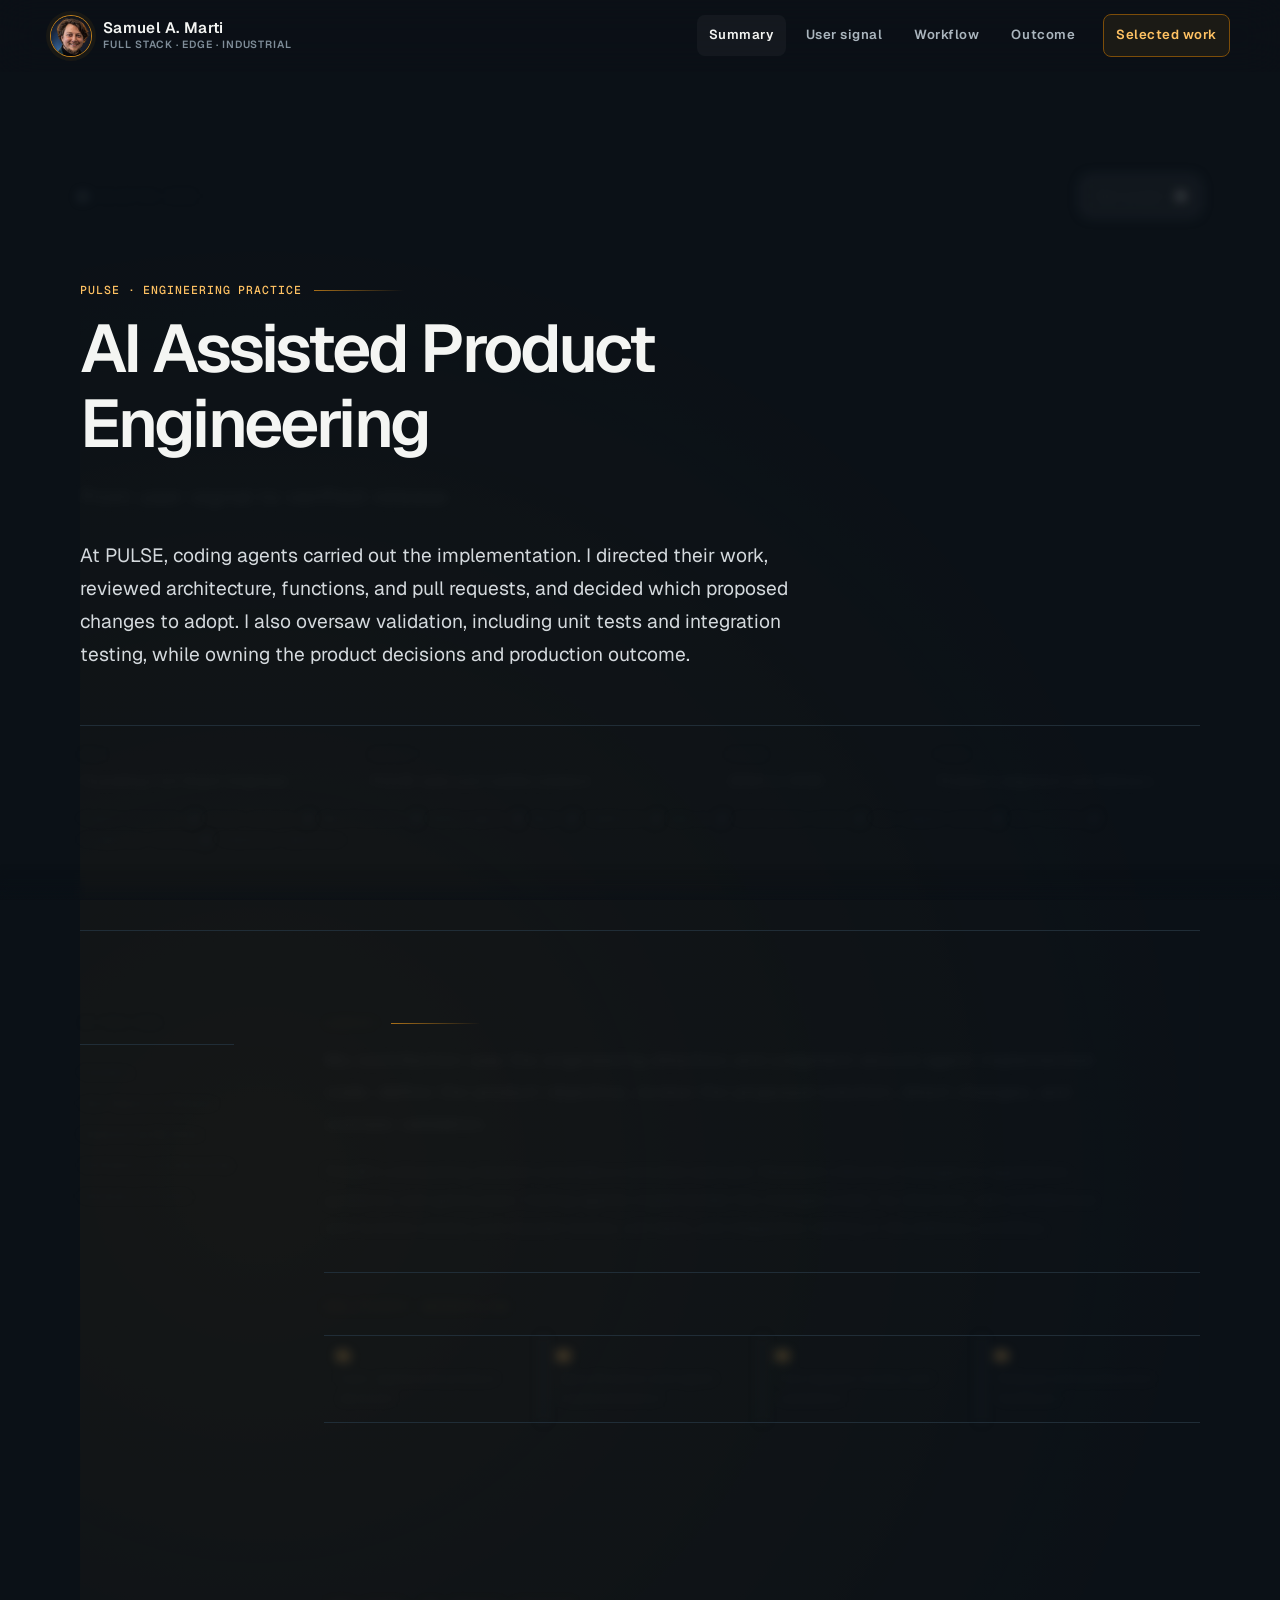
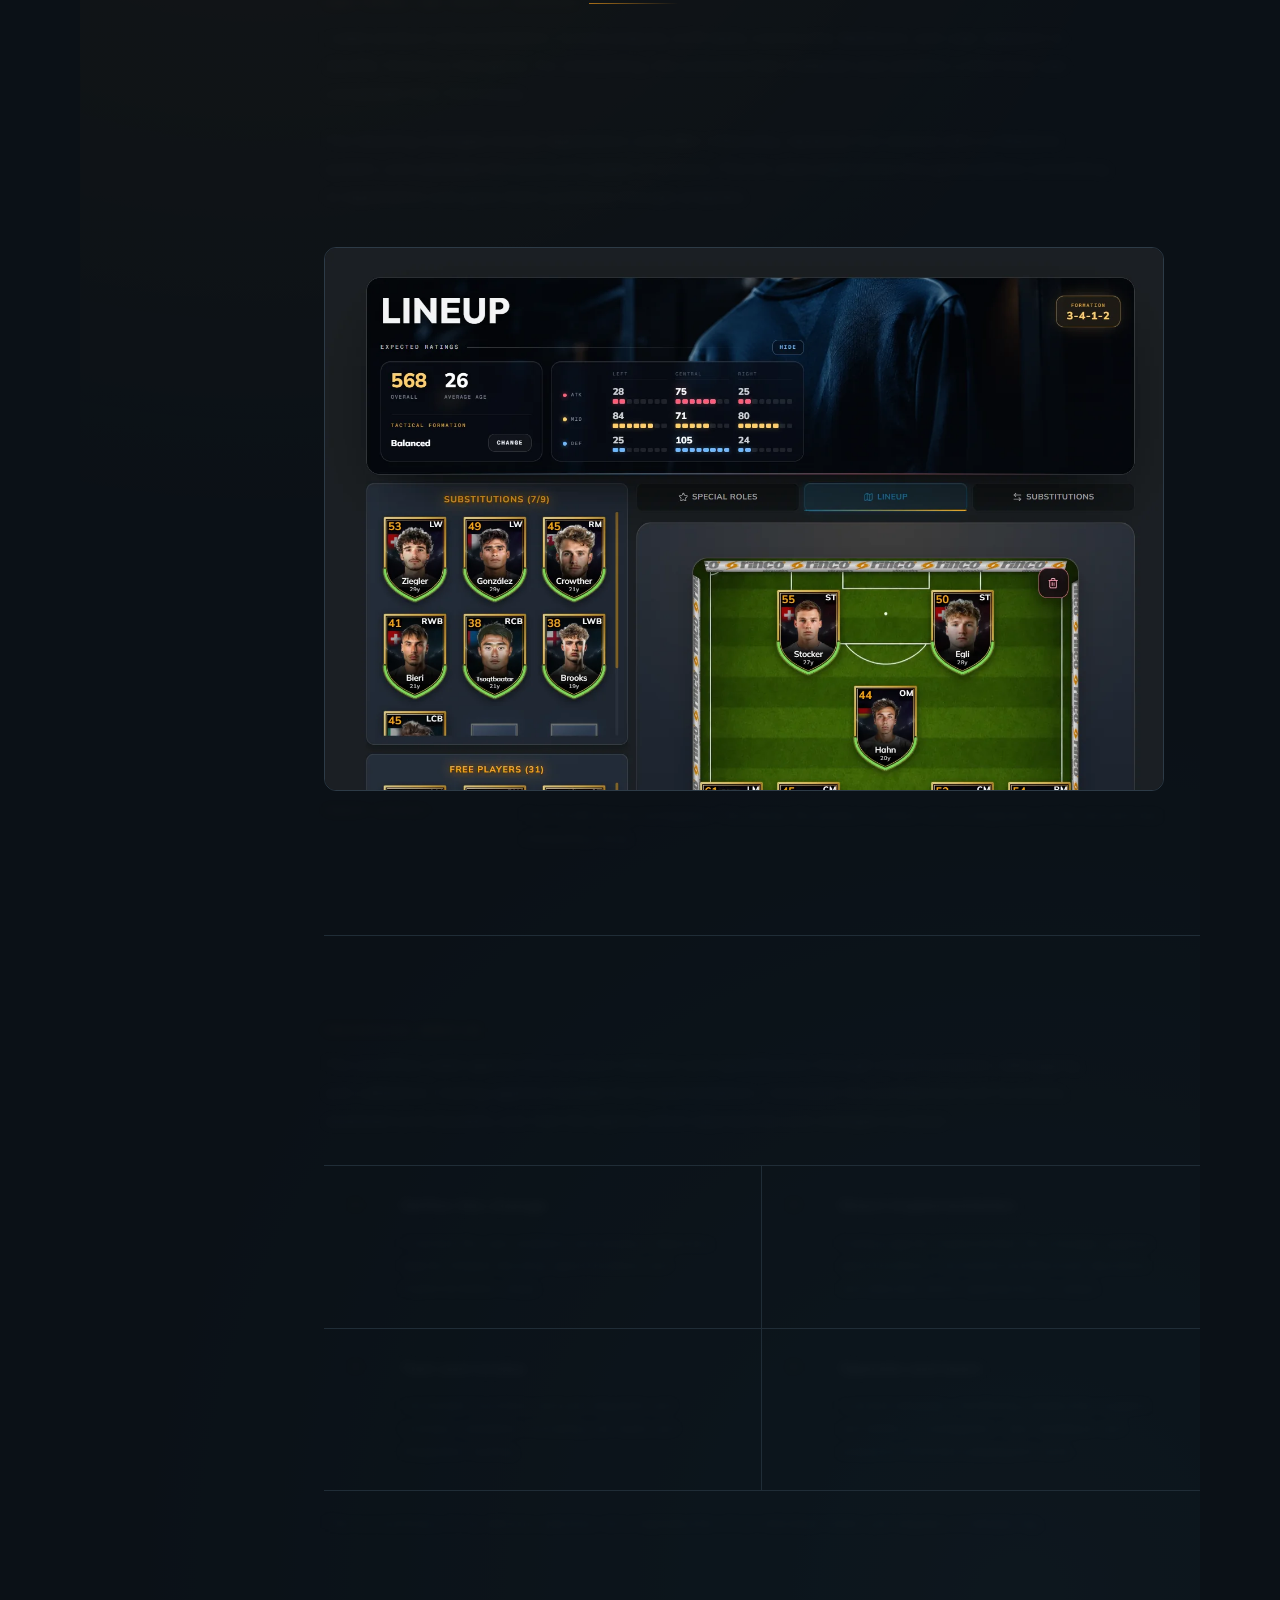
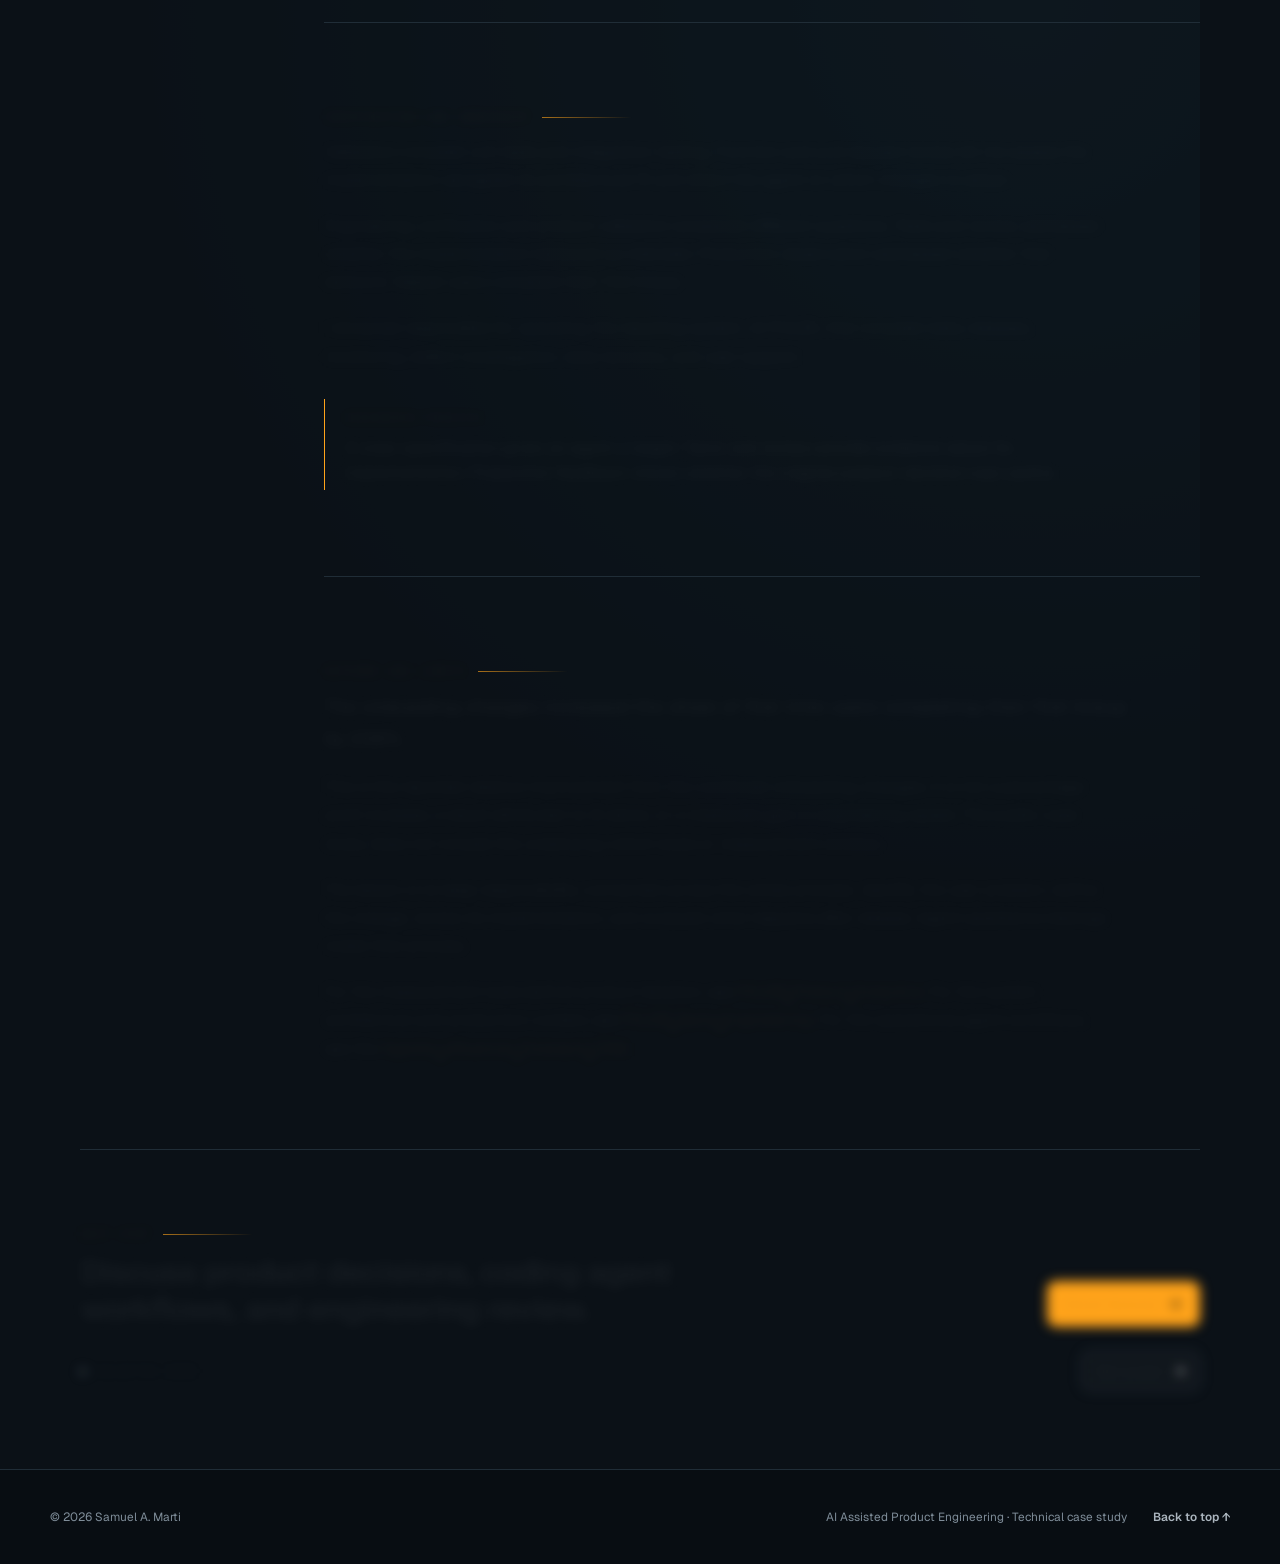
==== commit 5557f88d: "Add PULSE analytics case study with permanent count redactions" ====
--- a/projects/ai-assisted-product-engineering/index.html
+++ b/projects/ai-assisted-product-engineering/index.html
@@ -159,7 +159,7 @@
                             <p class="summary-lede">The onboarding changes increased the share of first time users completing their first lineup by 236%.</p>
                             <p>This is the reported relative improvement from the combined onboarding changes. It is not a percentage point increase, a result attributed to AI alone, or a measured gain in engineering speed. The public case study does not include the underlying cohort sizes or measurement window.</p>
                             <p>The lesson is to keep responsibility connected across the whole process: identify the user problem, define the change, review its implementation, and evaluate what happens after release. Agent assistance belongs inside that process.</p>
-                            <p class="engineering-related">For the system architecture and production context, see <a href="../pulse-product/">PULSE Game Engineering</a>. For the operational agent workflows, see the <a href="../influencer-outreach-crm/">Agentic Influencer Outreach CRM</a>.</p>
+                            <p class="engineering-related">For the measurement tools behind product iteration, see <a href="../pulse-product-analytics/">PULSE Product Analytics</a>. For the system architecture and production context, see <a href="../pulse-product/">PULSE Game Engineering</a>. For the operational agent workflows, see the <a href="../influencer-outreach-crm/">Agentic Influencer Outreach CRM</a>.</p>
                         </div>
                     </section>
                 </div>
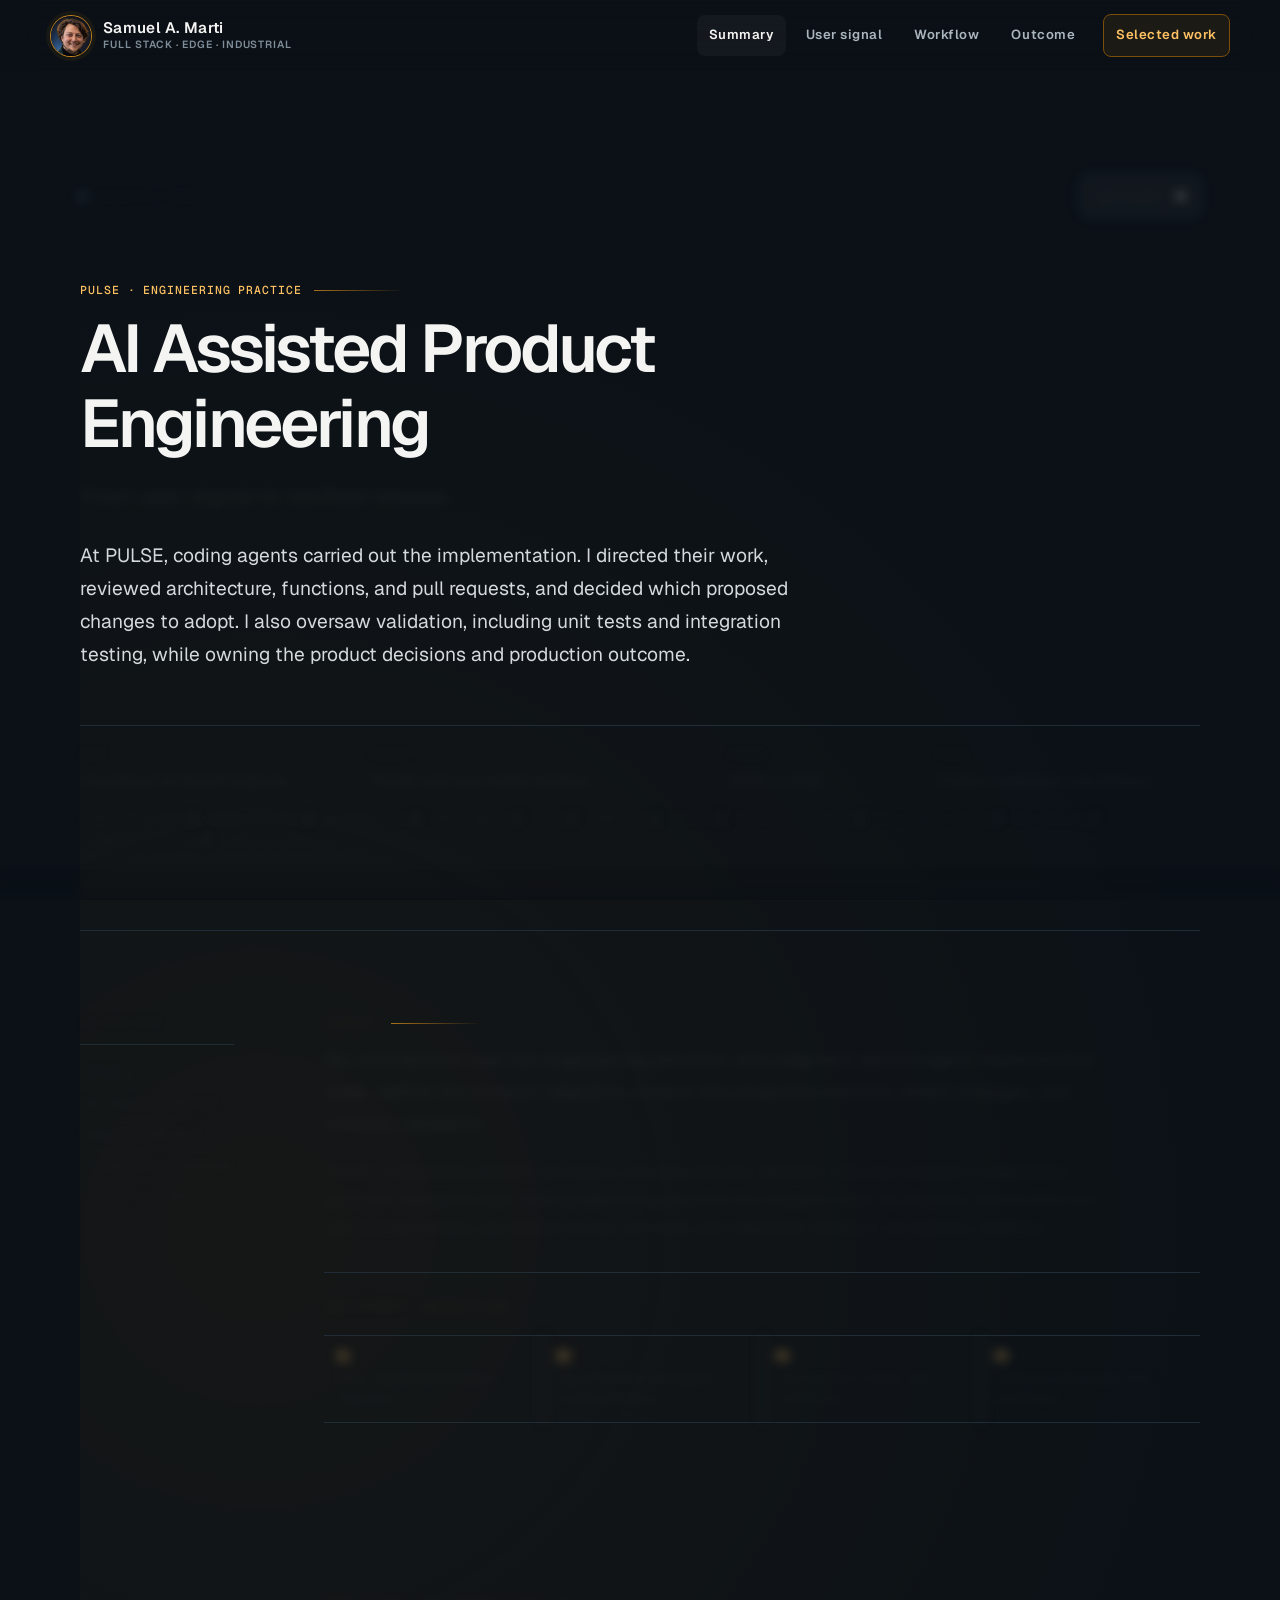
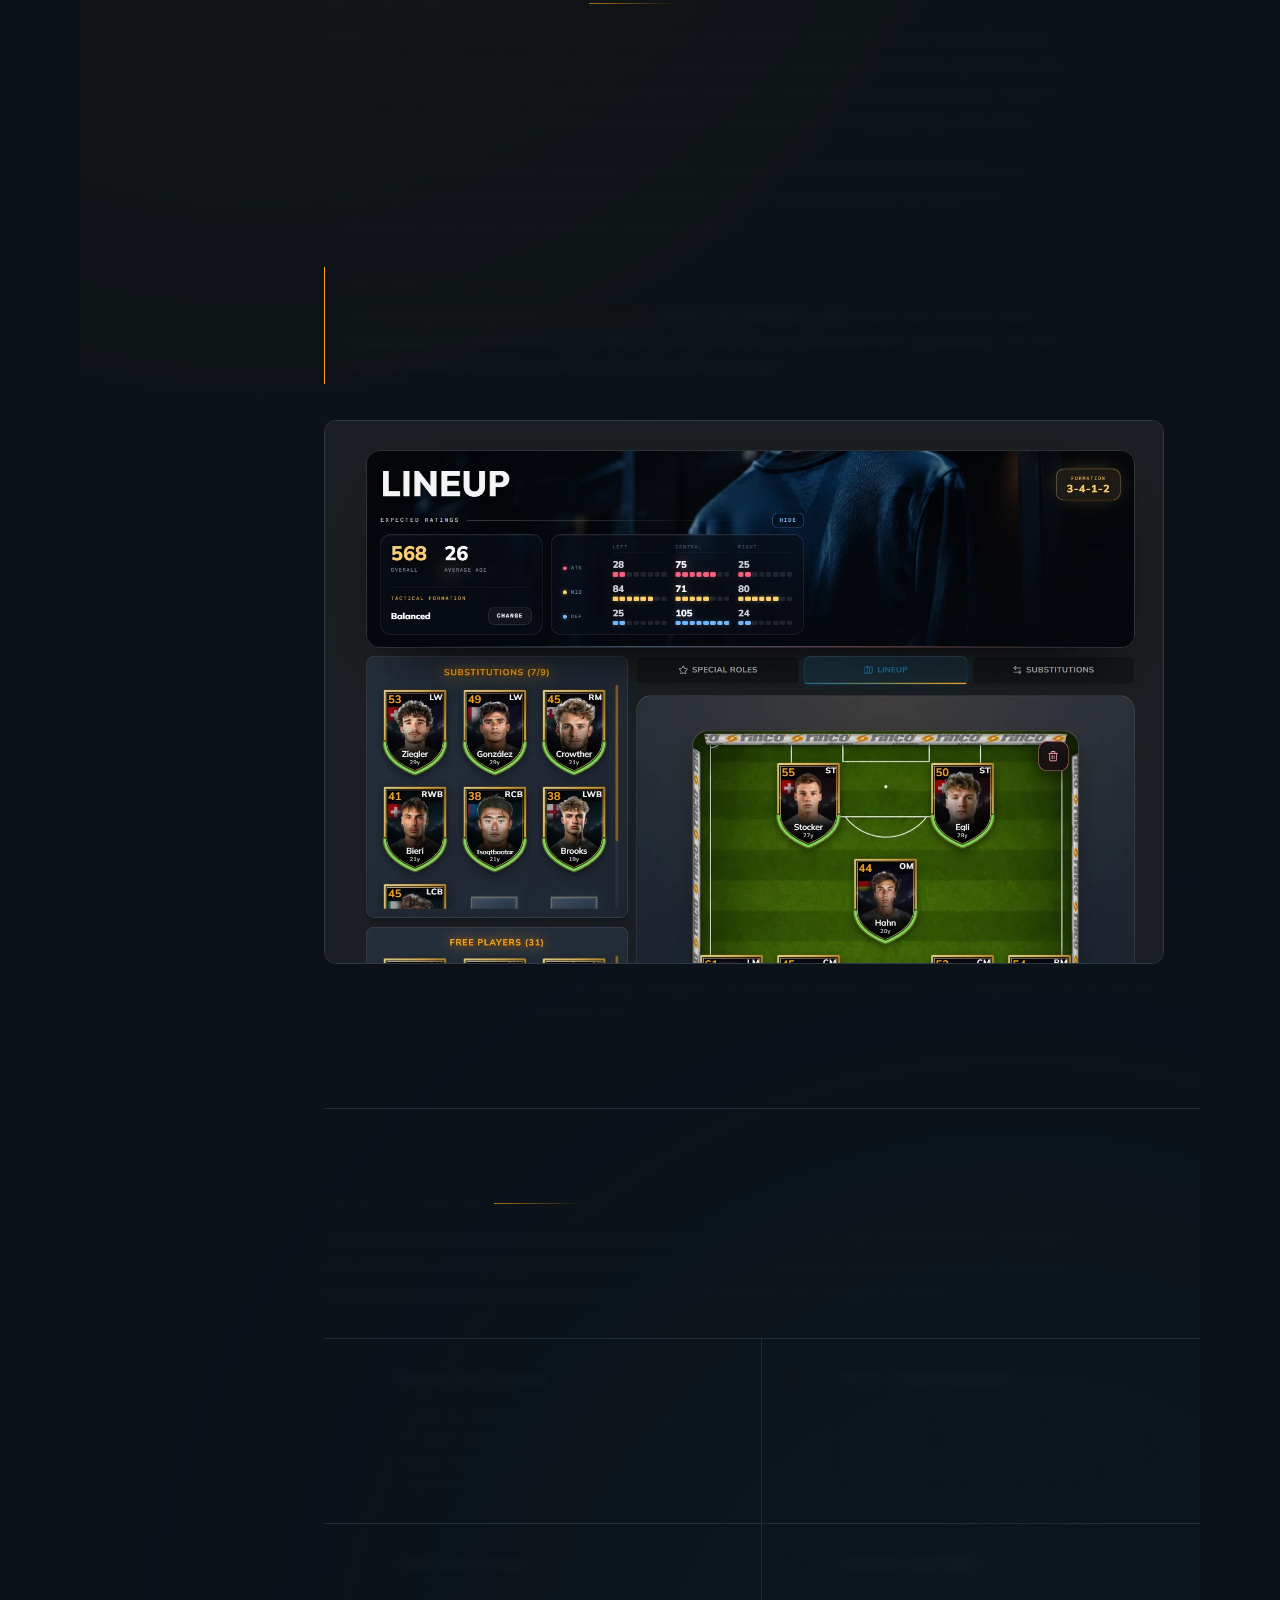
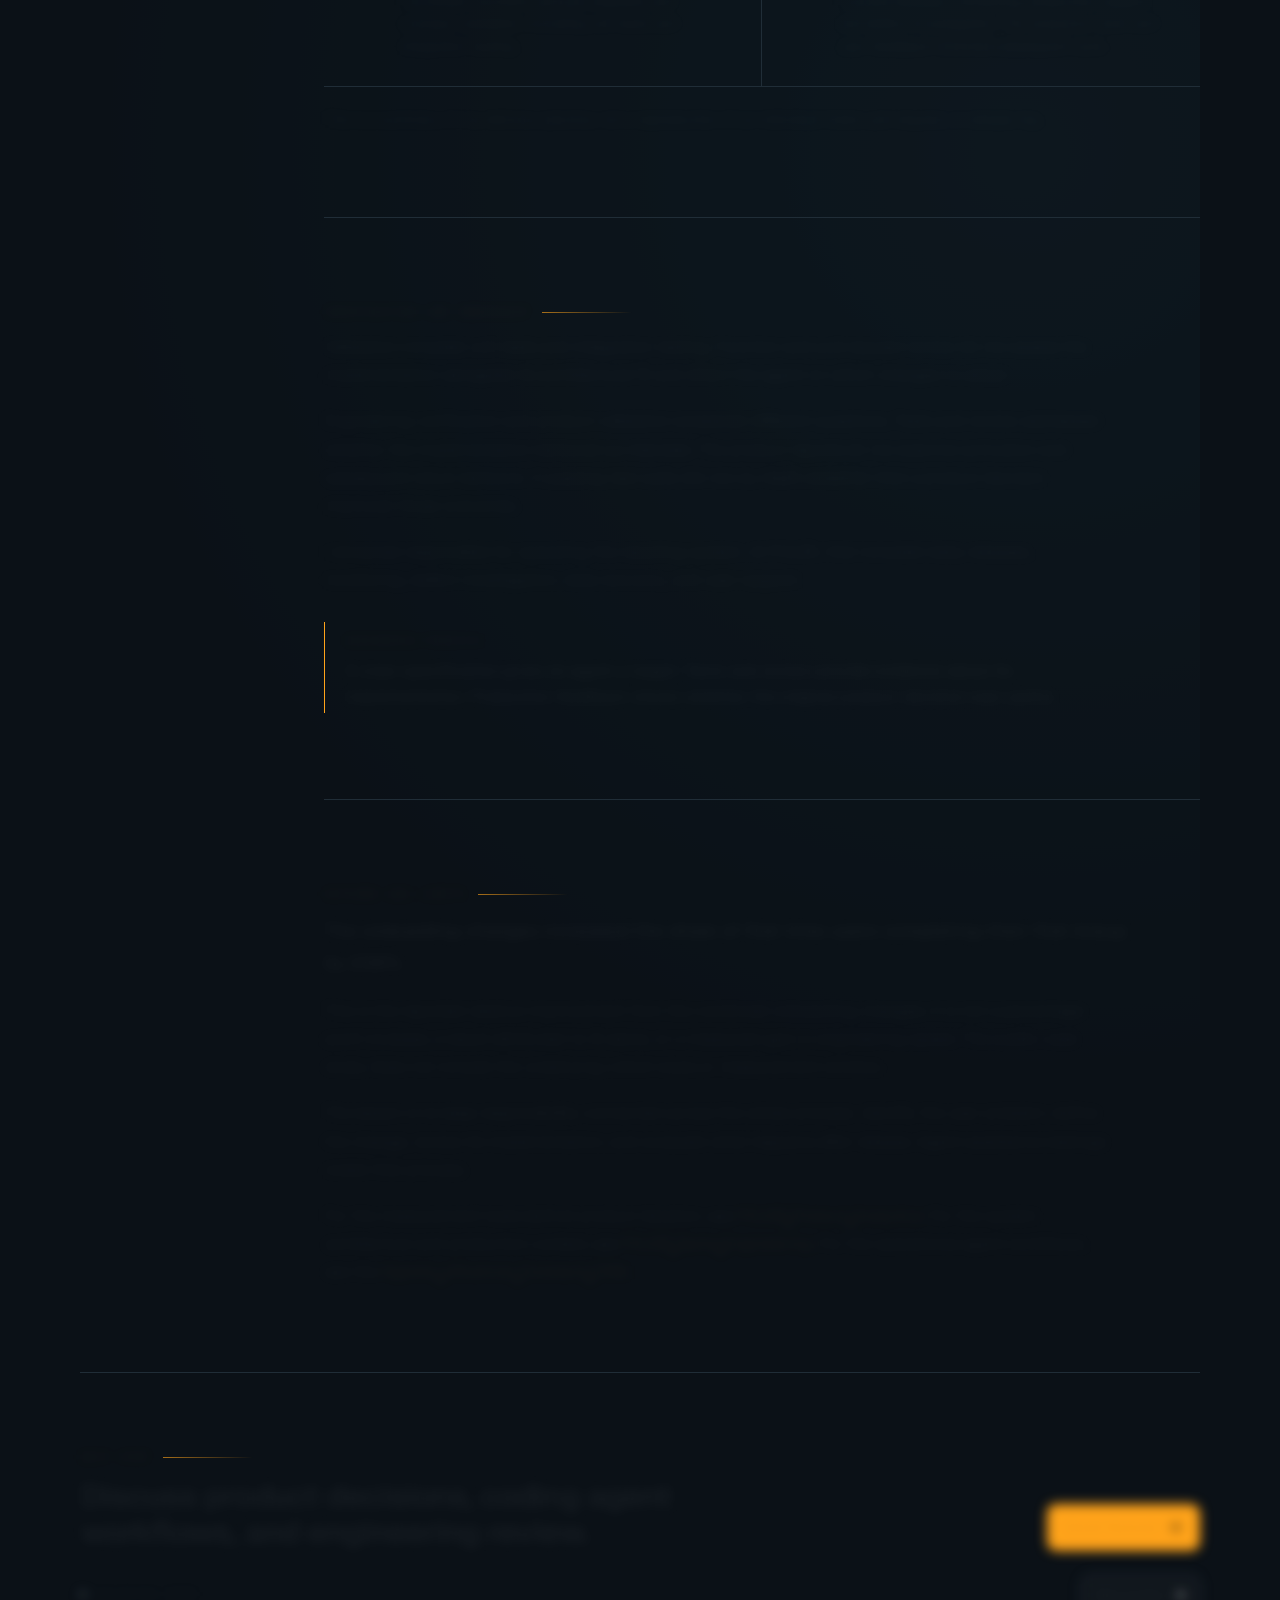
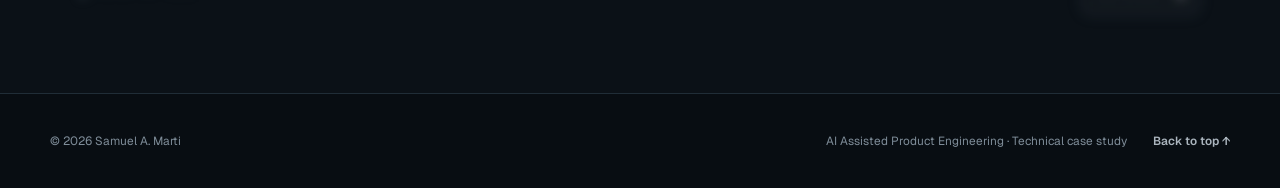
==== commit 74f4ff45: "Align PULSE case studies with analytics and agentic engineering evidence" ====
--- a/projects/ai-assisted-product-engineering/index.html
+++ b/projects/ai-assisted-product-engineering/index.html
@@ -106,8 +106,9 @@
                     <section class="paper-section" id="signal" aria-labelledby="signal-title">
                         <div>
                             <div class="paper-active-head"><h2 class="paper-active-label" id="signal-title">User Signal and Product Decision</h2></div>
-                            <p>I used product instrumentation, funnel analysis, A/B tests, community feedback, and user research to identify friction in the game. For onboarding, the outcome that mattered was whether a first time user completed their first lineup.</p>
+                            <p>I built the internal analytics used to identify friction and measure product changes: acquisition and activation funnels, branching signup journeys, cohort retention, repeat authentication milestones, and bottleneck reports. I used those reports alongside A/B tests, community feedback, and user research. For onboarding, the outcome that mattered was whether a first time user completed their first lineup.</p>
                             <p>The resulting changes moved registration until after initial play, replaced the tutorial with a milestone system, and adjusted the pace and speed of actions. This let users experience the game before committing to registration and gave them guidance through progress.</p>
+                            <aside class="paper-callout"><span>From evidence to specification</span><p>The <a href="../pulse-product-analytics/">PULSE Product Analytics case study</a> shows the reporting tools I built and used as input to optimization. Its screenshots are redacted and illustrate the measurement capabilities, not the original before and after record for the onboarding change.</p></aside>
                             <figure class="dashboard-figure">
                                 <a class="dashboard-image-link" href="../pulse-product/assets/pulse-lineup-workspace.webp" target="_blank" rel="noopener">
                                     <img src="../pulse-product/assets/pulse-lineup-workspace.webp" alt="PULSE's desktop lineup workspace, showing the product activity used as the onboarding completion milestone" loading="lazy" decoding="async">
@@ -124,7 +125,7 @@
                             <div class="problem-grid">
                                 <article>
                                     <span>01</span><h3>Define the change</h3>
-                                    <p>I framed the user problem and product objective. Agents helped develop specifications and implementation steps.</p>
+                                    <p>I used the analytics reports and user feedback to frame the problem and product objective. Agents helped develop specifications and implementation steps.</p>
                                 </article>
                                 <article>
                                     <span>02</span><h3>Direct implementation</h3>
@@ -136,7 +137,7 @@
                                 </article>
                                 <article>
                                     <span>04</span><h3>Operate and learn</h3>
-                                    <p>I owned releases, monitoring, production support, and defect investigation. User feedback and analytics informed subsequent work.</p>
+                                    <p>I owned releases, monitoring, production support, and defect investigation. The analytics I built and user feedback informed subsequent work.</p>
                                 </article>
                             </div>
                             <p class="engineering-note">This is a summary of my delivery practice, not a reproduction of an individual ticket, pull request, or release log.</p>
@@ -147,7 +148,7 @@
                         <div>
                             <div class="paper-active-head"><h2 class="paper-active-label" id="verification-title">Verification and Ownership</h2></div>
                             <p>Validation included unit tests and integration testing. Function and pull request review let me assess the implementation alongside its architectural fit and direct the agent on which changes to adopt.</p>
-                            <p>Engineering verification and product validation answered different questions. Tests and review addressed whether the implementation behaved as intended. Production observation addressed whether that behavior helped users complete their first lineup.</p>
+                            <p>Engineering verification and product validation answered different questions. Tests and review addressed whether the implementation behaved as intended. The product reports let me examine activation and subsequent return behavior. A passing test suite did not, by itself, establish that a product decision improved those outcomes.</p>
                             <p>I remained responsible for operating the resulting system. At PULSE, that included daily releases, monitoring, defect investigation, data recovery, and user support.</p>
                             <aside class="paper-callout"><span>Engineering principle</span><p>A clear specification gives an agent a target. Tests and review provide evidence about its implementation. Production feedback shows whether the original product decision was useful.</p></aside>
                         </div>
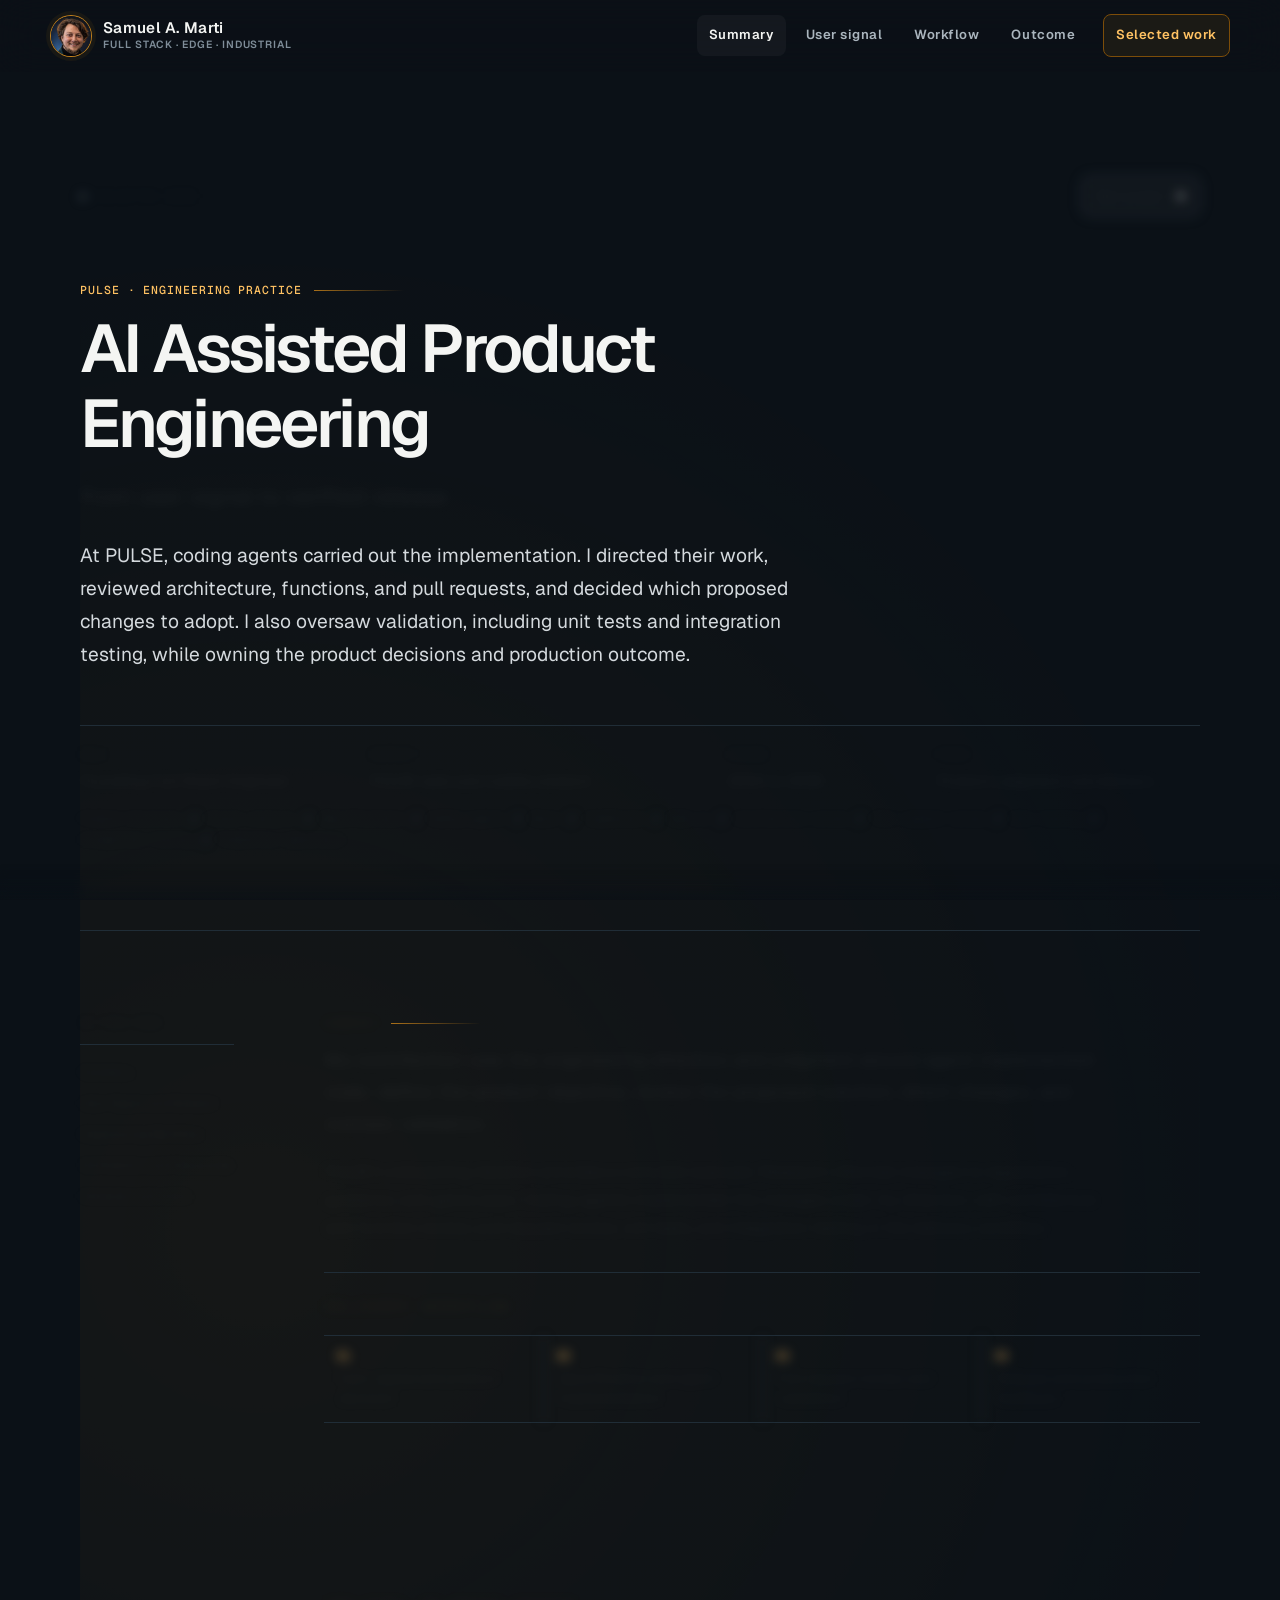
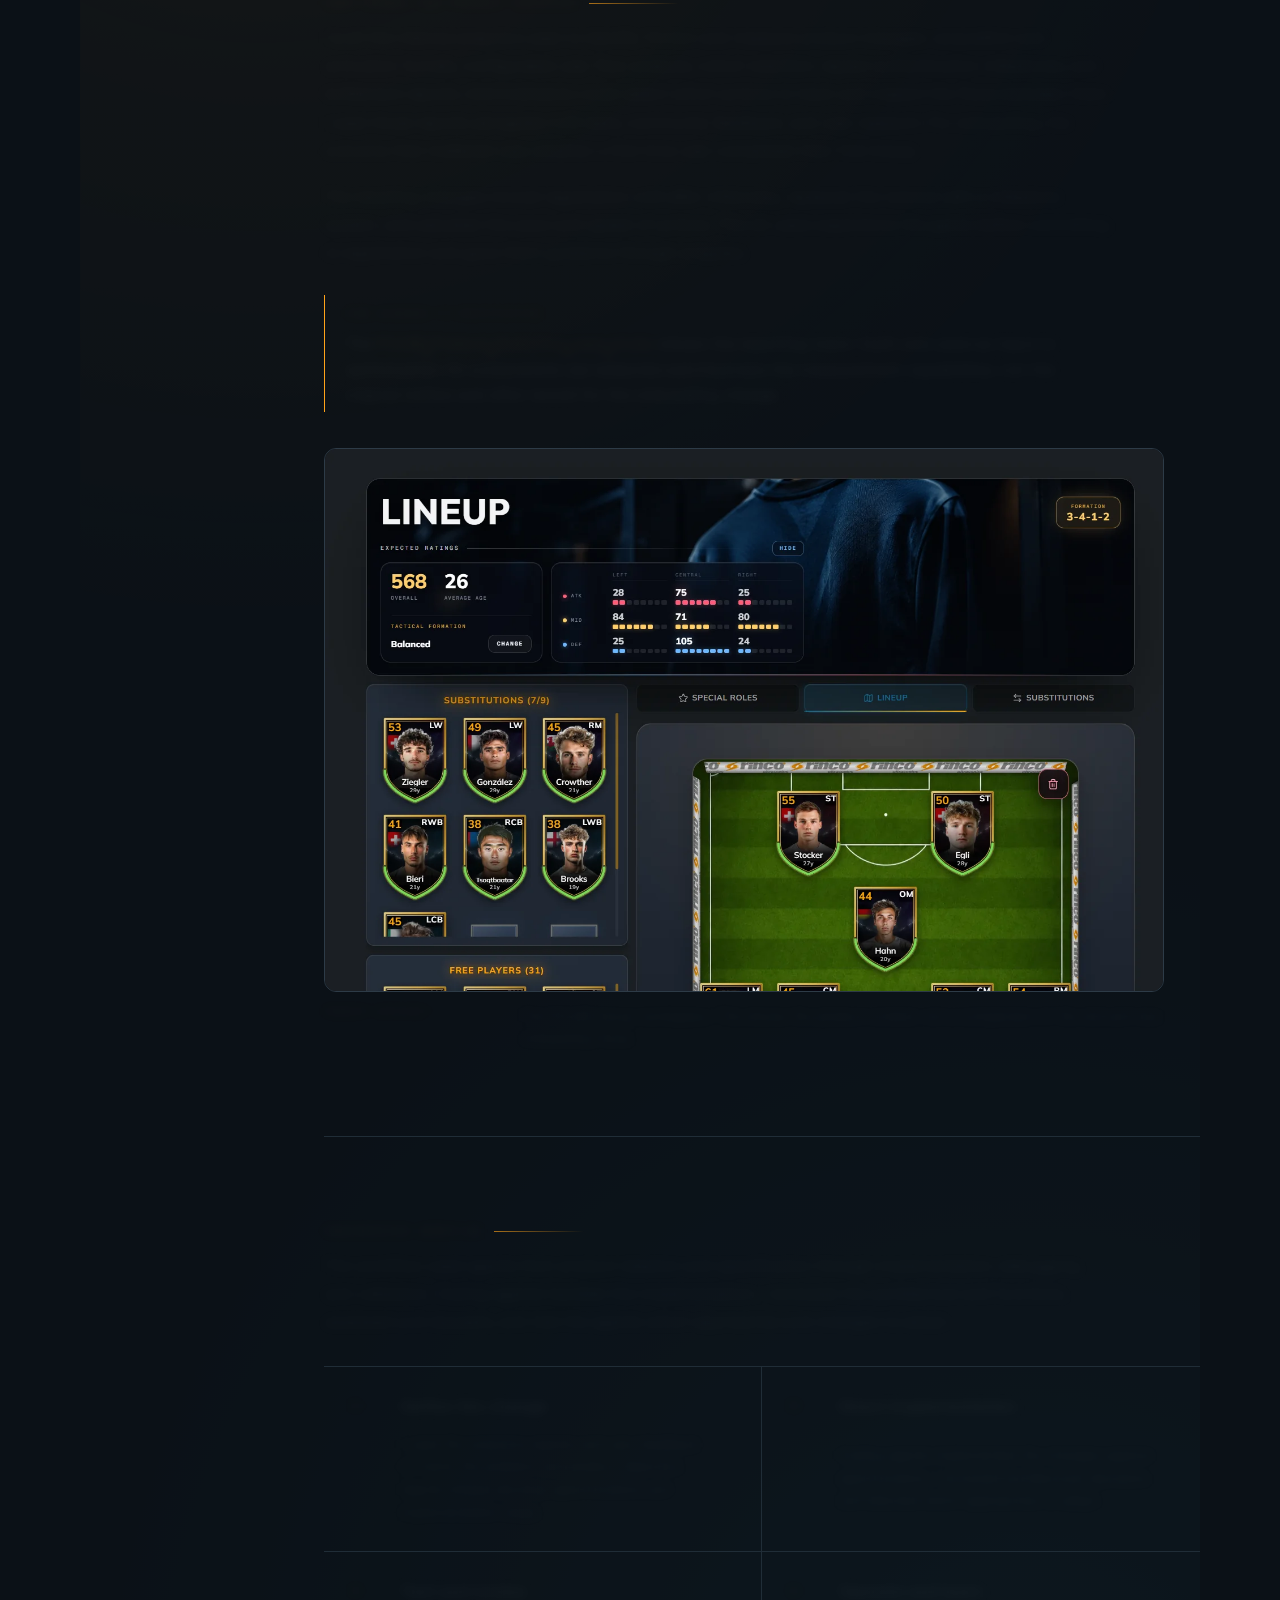
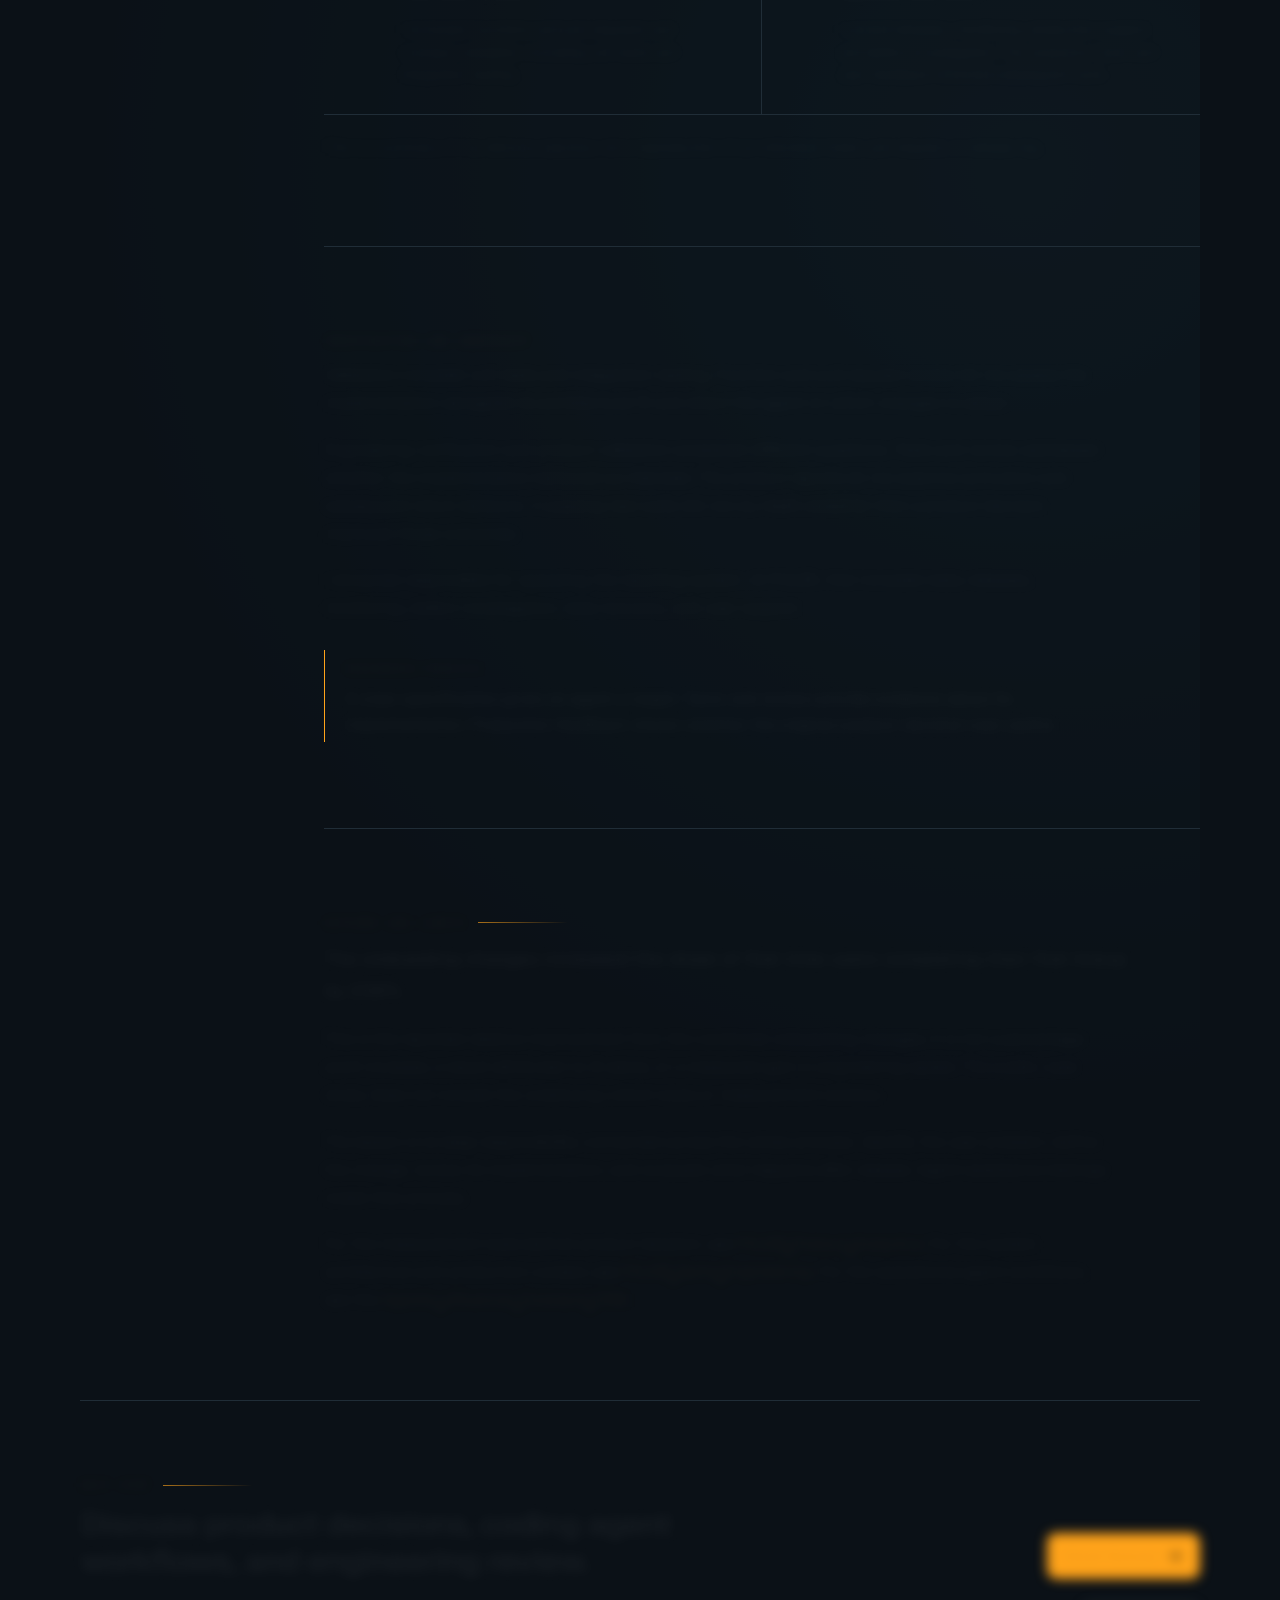
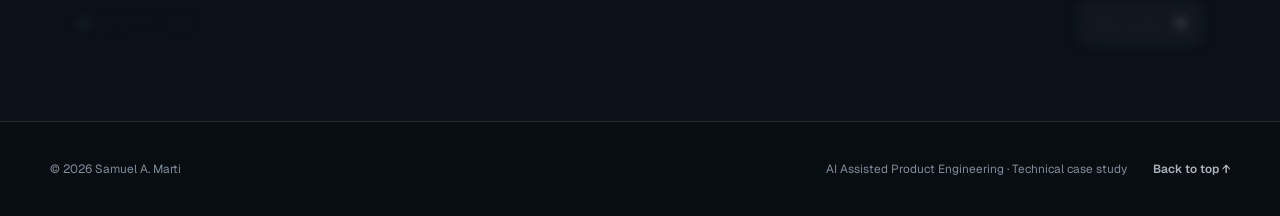
==== commit f949bc24: "Clarify administrator-configurable user flow analysis" ====
--- a/projects/ai-assisted-product-engineering/index.html
+++ b/projects/ai-assisted-product-engineering/index.html
@@ -106,7 +106,7 @@
                     <section class="paper-section" id="signal" aria-labelledby="signal-title">
                         <div>
                             <div class="paper-active-head"><h2 class="paper-active-label" id="signal-title">User Signal and Product Decision</h2></div>
-                            <p>I built the internal analytics used to identify friction and measure product changes: acquisition and activation funnels, branching signup journeys, cohort retention, repeat authentication milestones, and bottleneck reports. I used those reports alongside A/B tests, community feedback, and user research. For onboarding, the outcome that mattered was whether a first time user completed their first lineup.</p>
+                            <p>I built the internal analytics used to identify friction and measure product changes: acquisition and activation funnels, configurable user flow analysis, cohort retention, repeat authentication milestones, and bottleneck reports. Administrators could select which actions to track and inspect the flows between them. I used those reports alongside A/B tests, community feedback, and user research. For onboarding, the outcome that mattered was whether a first time user completed their first lineup.</p>
                             <p>The resulting changes moved registration until after initial play, replaced the tutorial with a milestone system, and adjusted the pace and speed of actions. This let users experience the game before committing to registration and gave them guidance through progress.</p>
                             <aside class="paper-callout"><span>From evidence to specification</span><p>The <a href="../pulse-product-analytics/">PULSE Product Analytics case study</a> shows the reporting tools I built and used as input to optimization. Its screenshots are redacted and illustrate the measurement capabilities, not the original before and after record for the onboarding change.</p></aside>
                             <figure class="dashboard-figure">
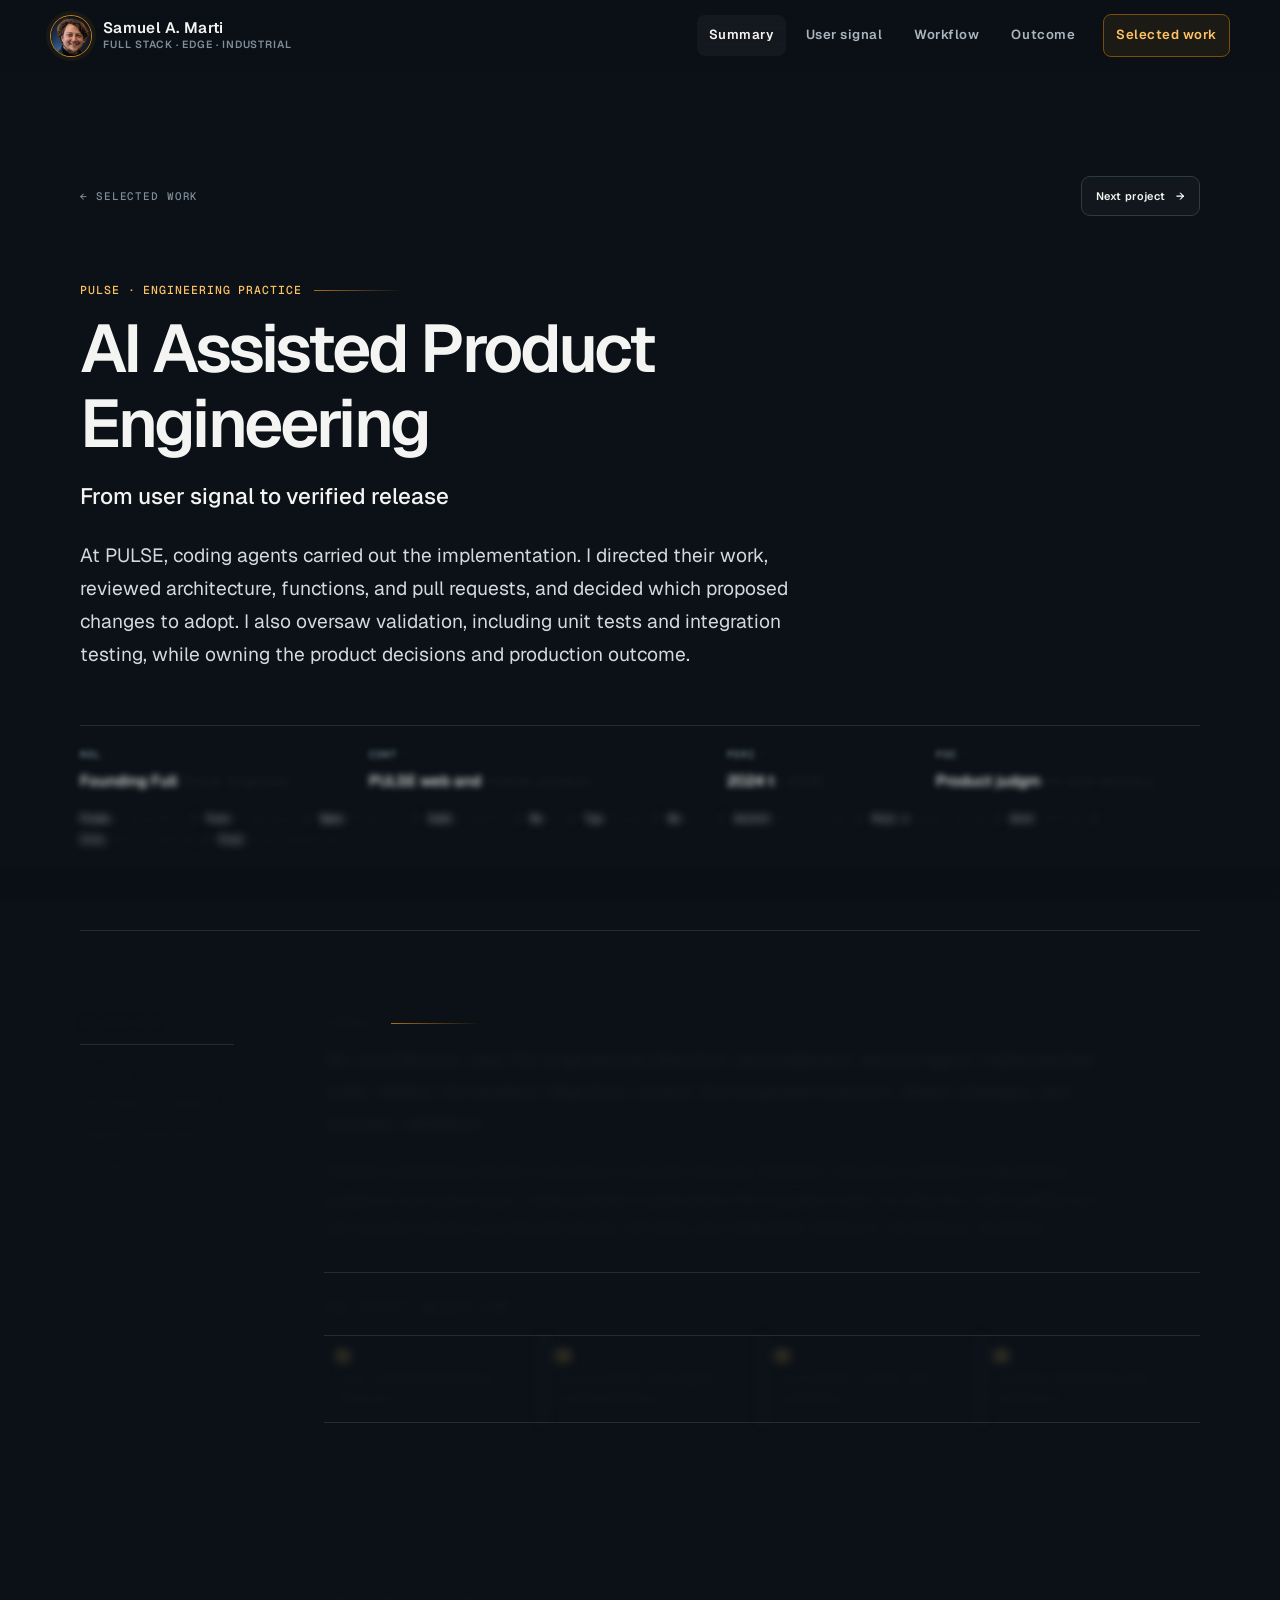
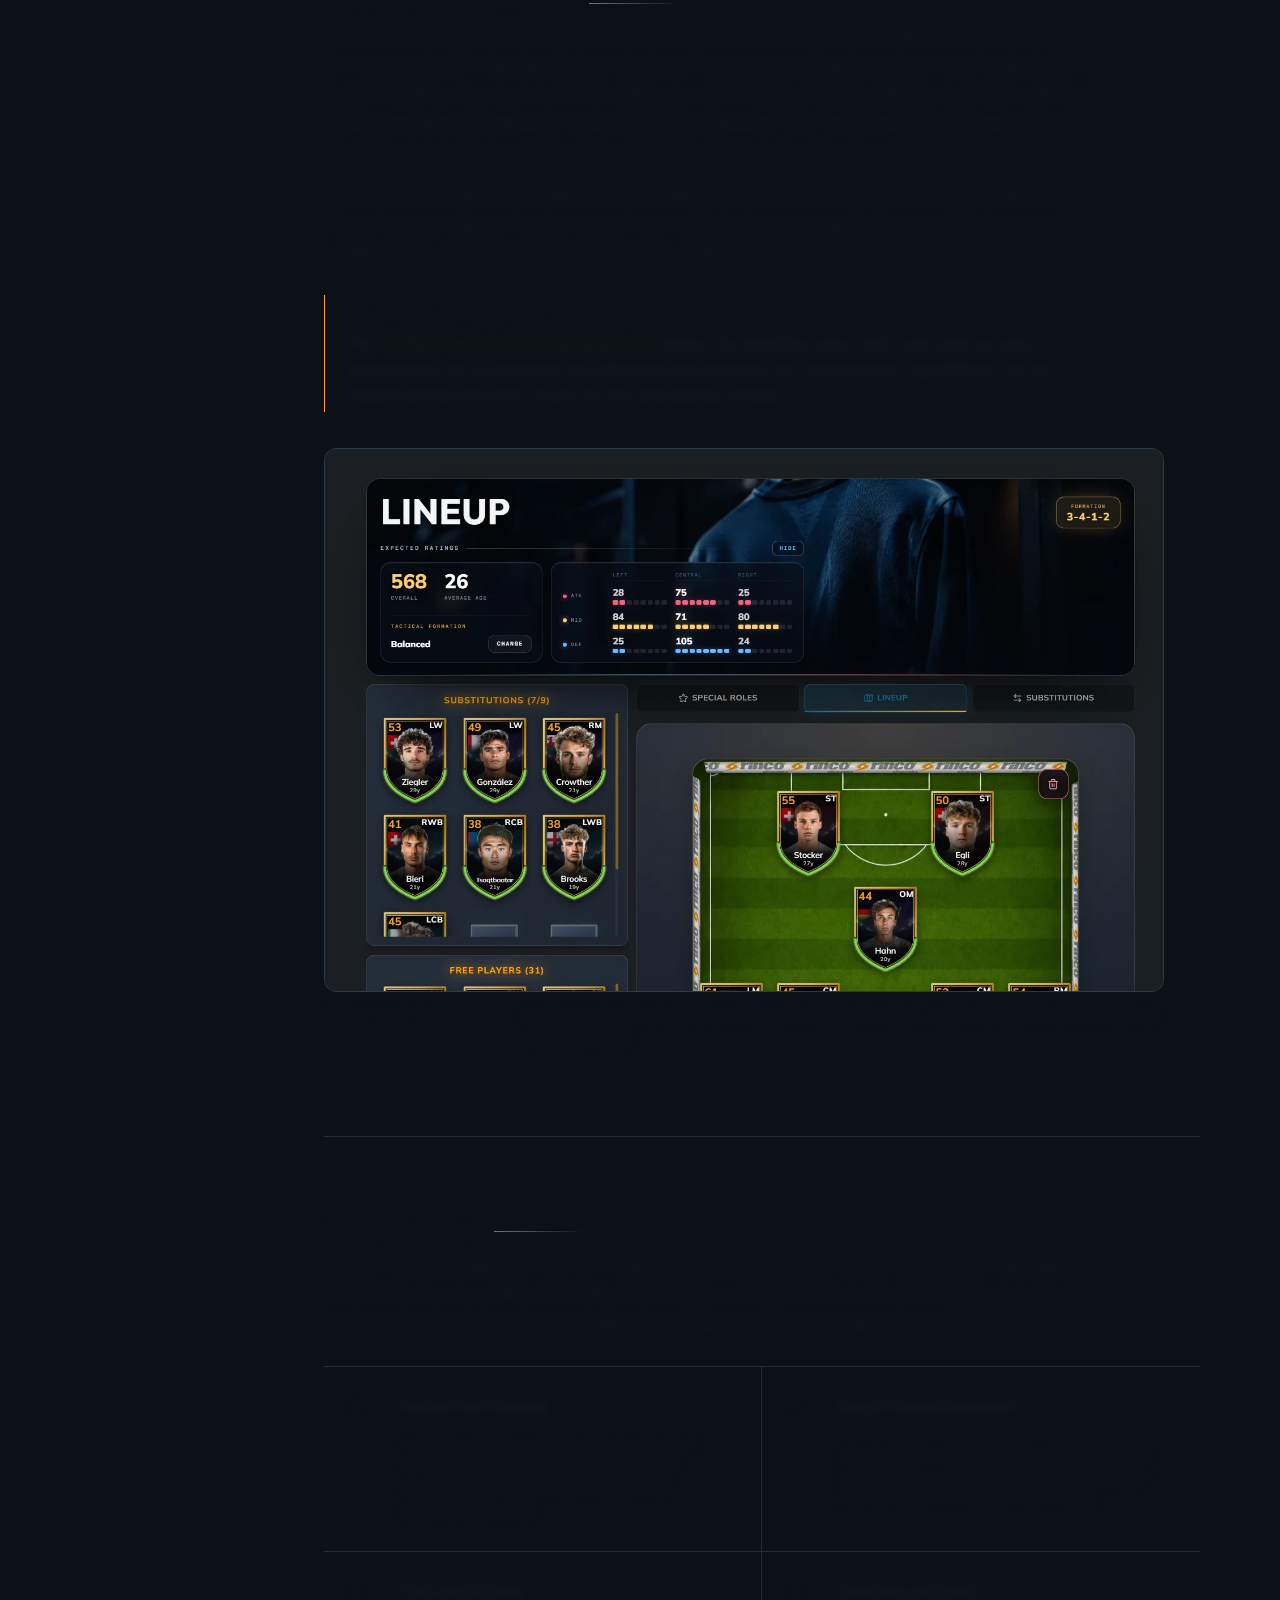
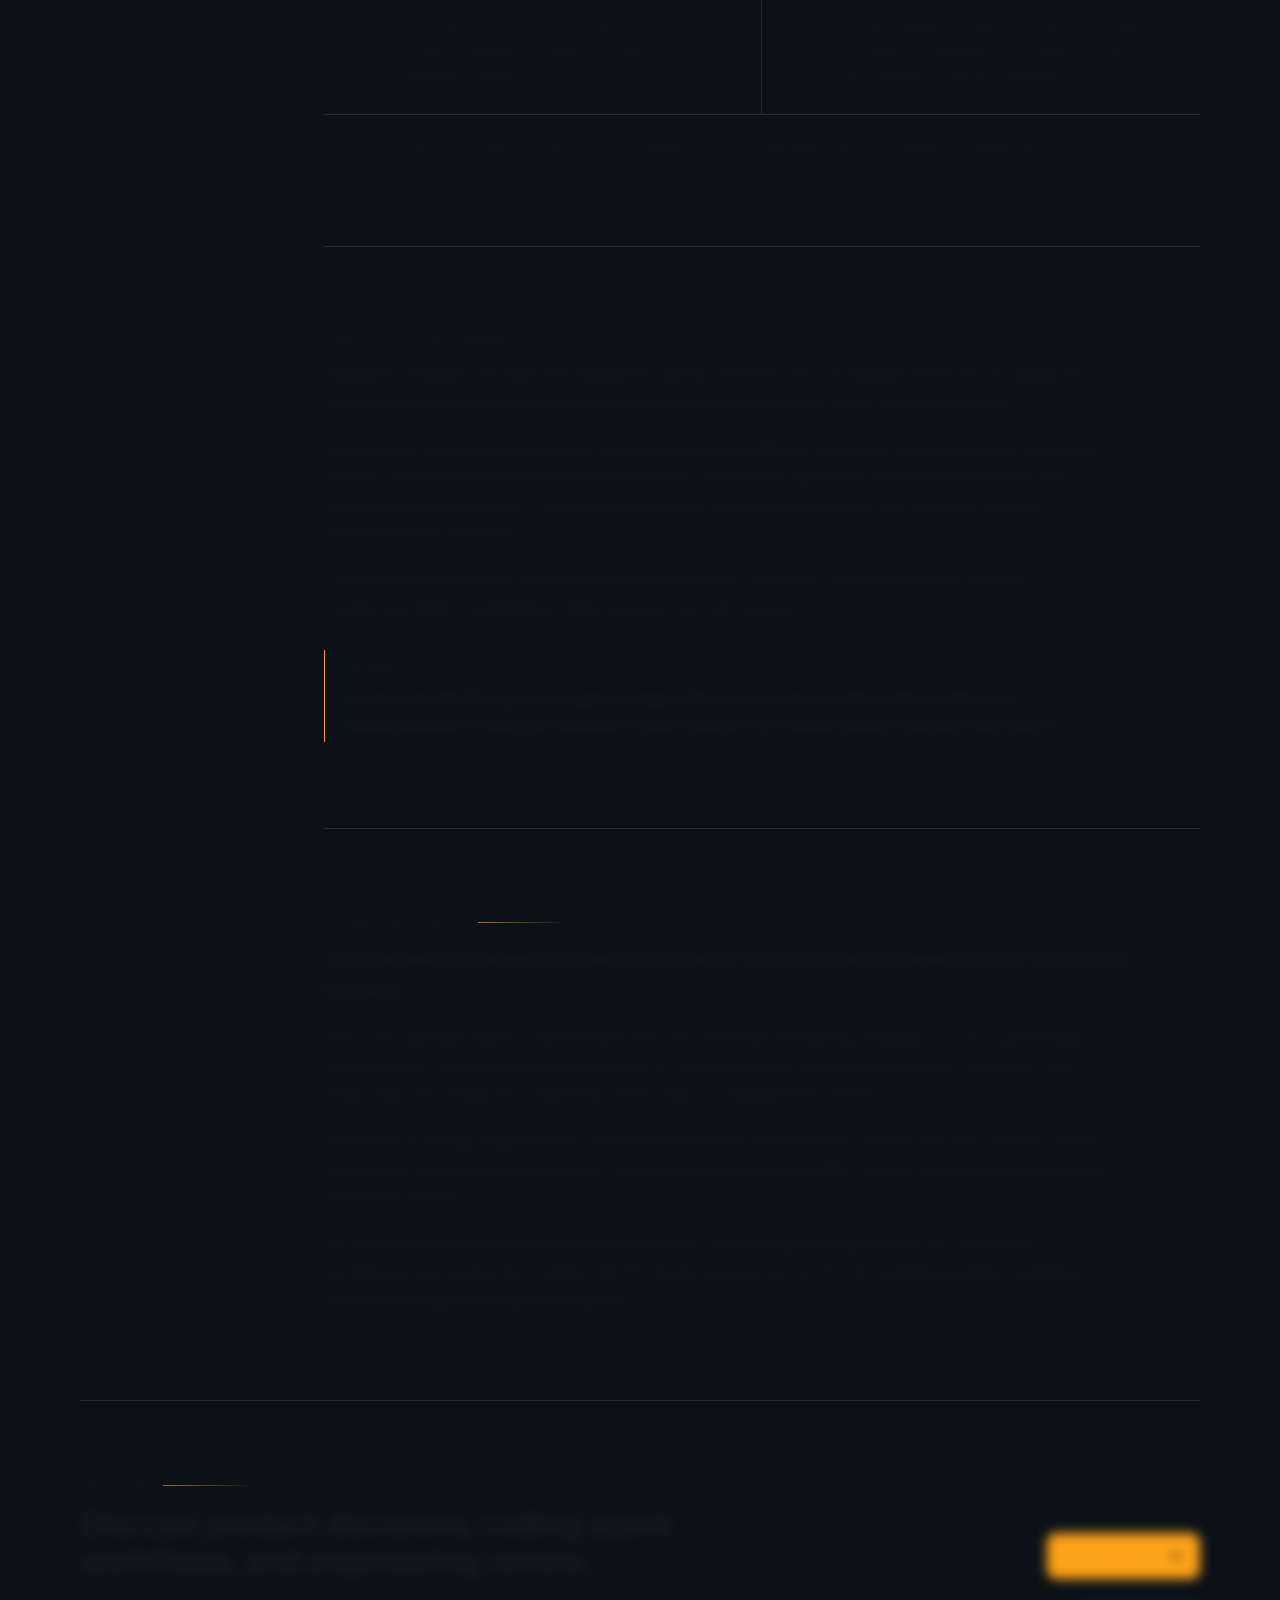
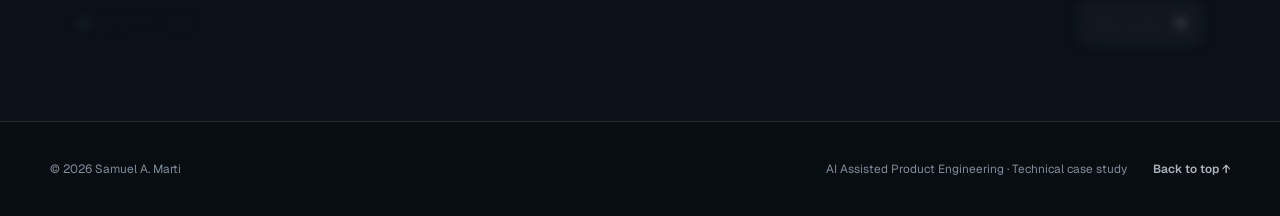
==== commit 0e0c3467: "Unify full-width case study background" ====
--- a/projects/ai-assisted-product-engineering/index.html
+++ b/projects/ai-assisted-product-engineering/index.html
@@ -19,7 +19,7 @@
     <link rel="preconnect" href="https://fonts.gstatic.com" crossorigin>
     <link href="https://fonts.googleapis.com/css2?family=Geist+Mono:wght@500;600&amp;family=Geist:wght@400;500;600;700&amp;display=swap" rel="stylesheet">
     <script>document.documentElement.classList.add('js');</script>
-    <link rel="stylesheet" href="../../styles.css?v=20260819-24">
+    <link rel="stylesheet" href="../../styles.css?v=20260913-1">
     <link rel="stylesheet" href="../case-study.css?v=20260819-28">
     <link rel="stylesheet" href="case.css?v=20260912-1">
     <script src="../../script.js?v=20260819-20" defer></script>
--- a/styles.css
+++ b/styles.css
@@ -1588,8 +1588,7 @@
     }
 }
 
-.home-paper::before,
-.paper-shell::before {
+.home-paper::before {
     position: absolute;
     z-index: 0;
     pointer-events: none;
@@ -1604,13 +1603,6 @@
 
 .home-paper::before {
     inset: -18%;
-}
-
-.paper-shell::before {
-    inset: 0;
-    animation: none;
-    transform: none;
-    will-change: auto;
 }
 
 .home-paper > *,
@@ -1956,8 +1948,7 @@
         opacity: 1;
     }
 
-    .home-paper::before,
-    .paper-shell::before {
+    .home-paper::before {
         animation: none;
     }
 
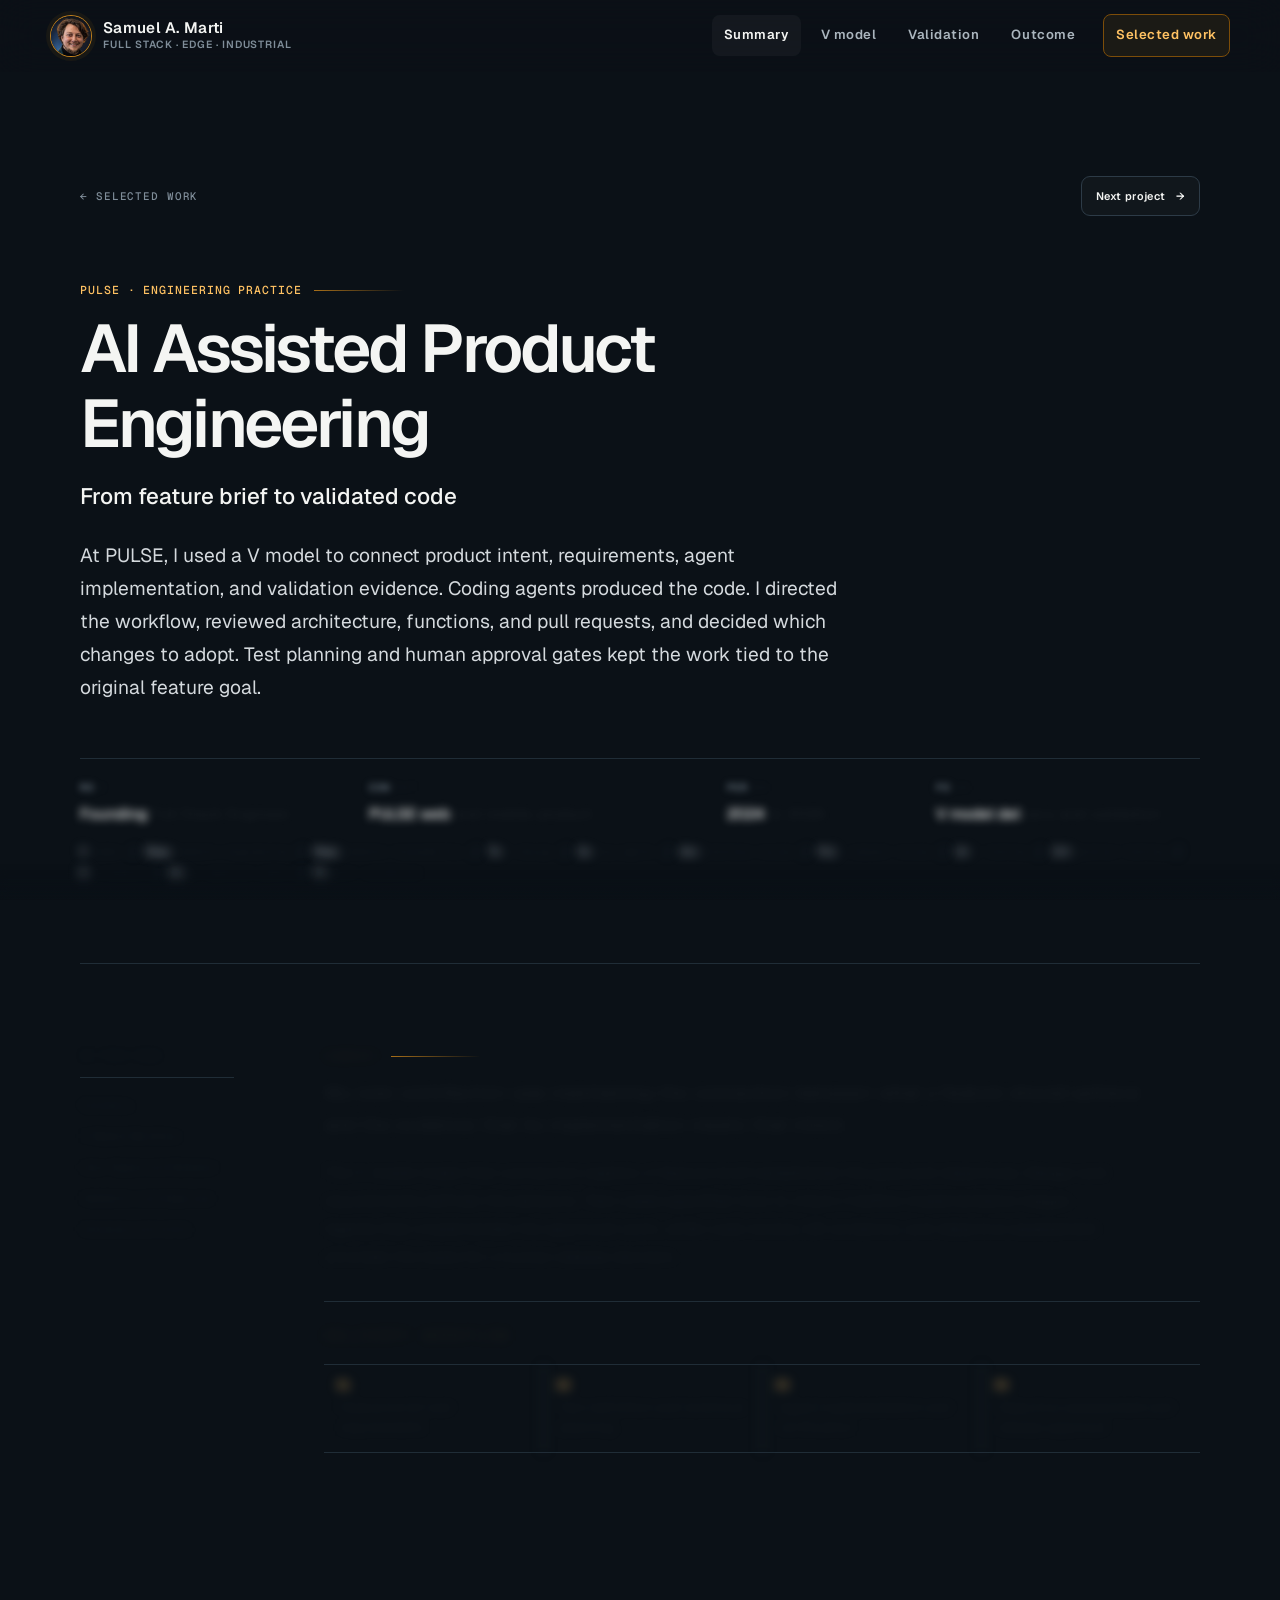
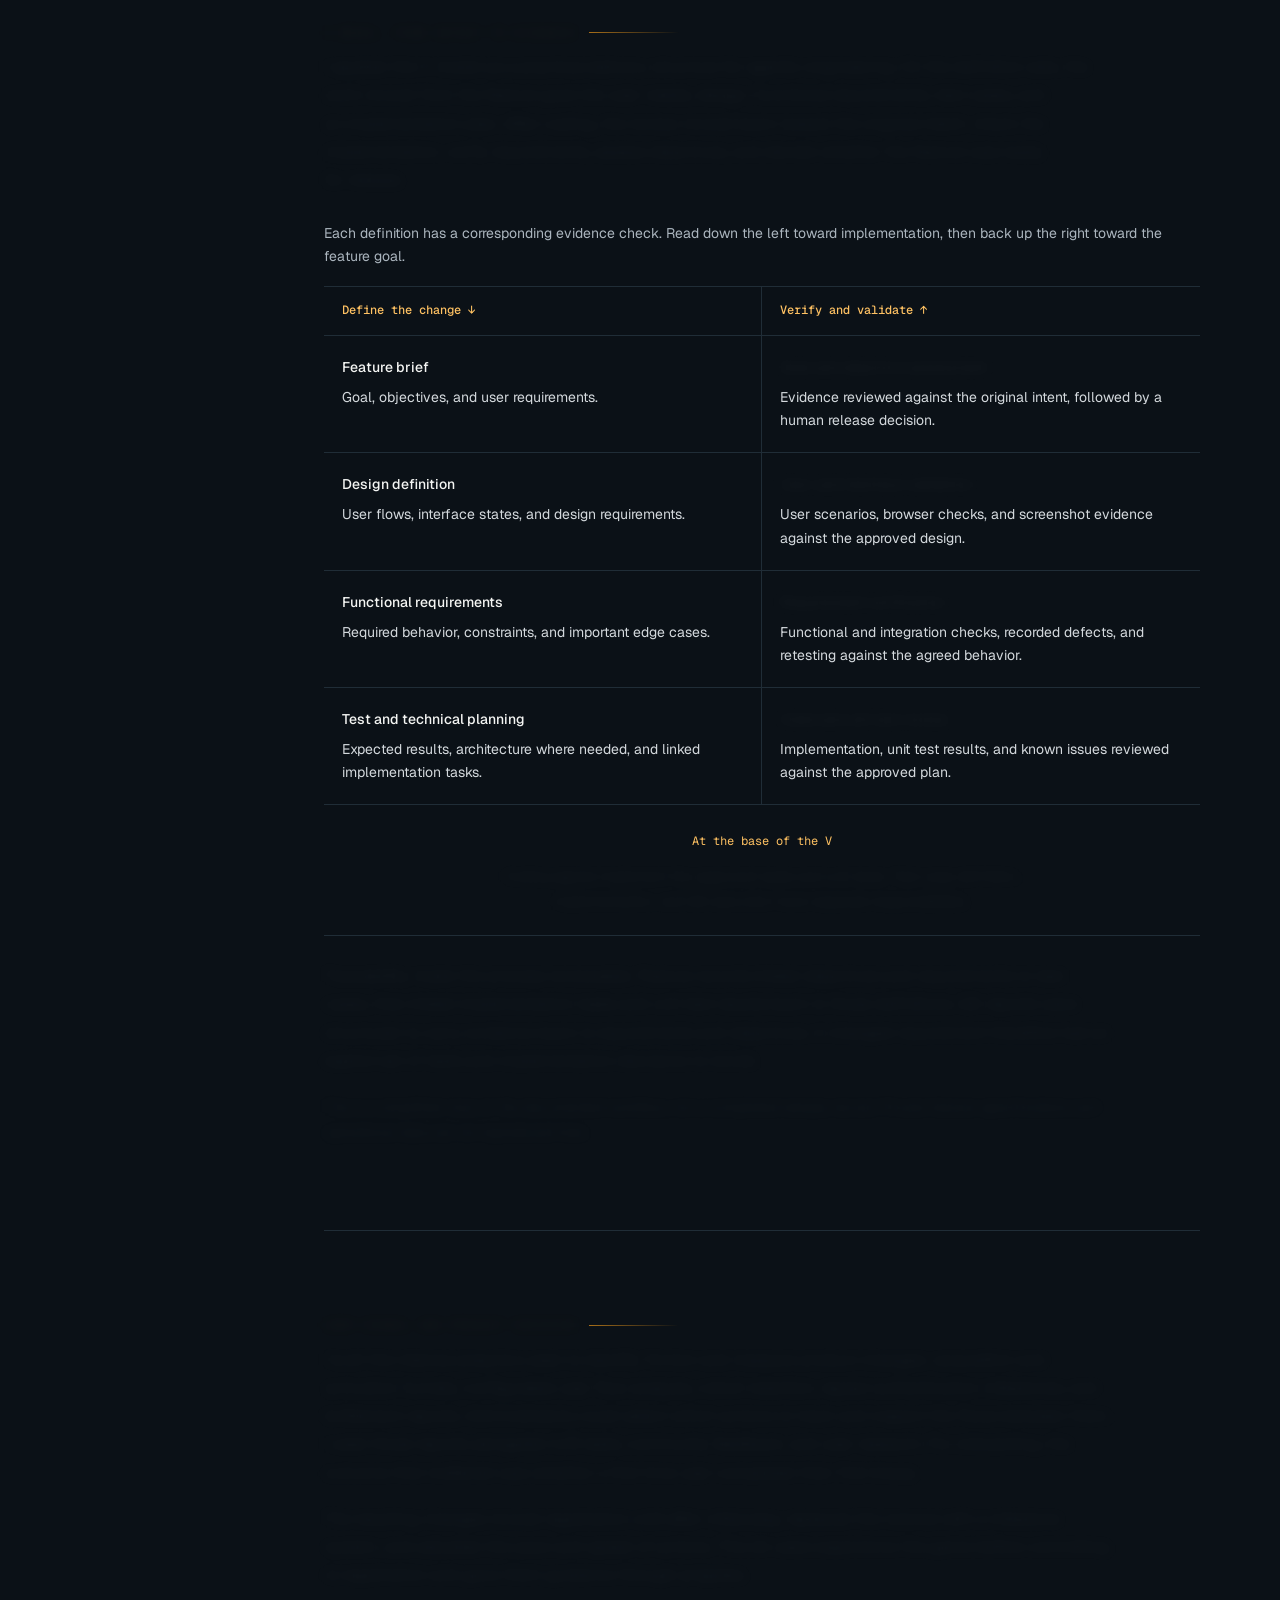
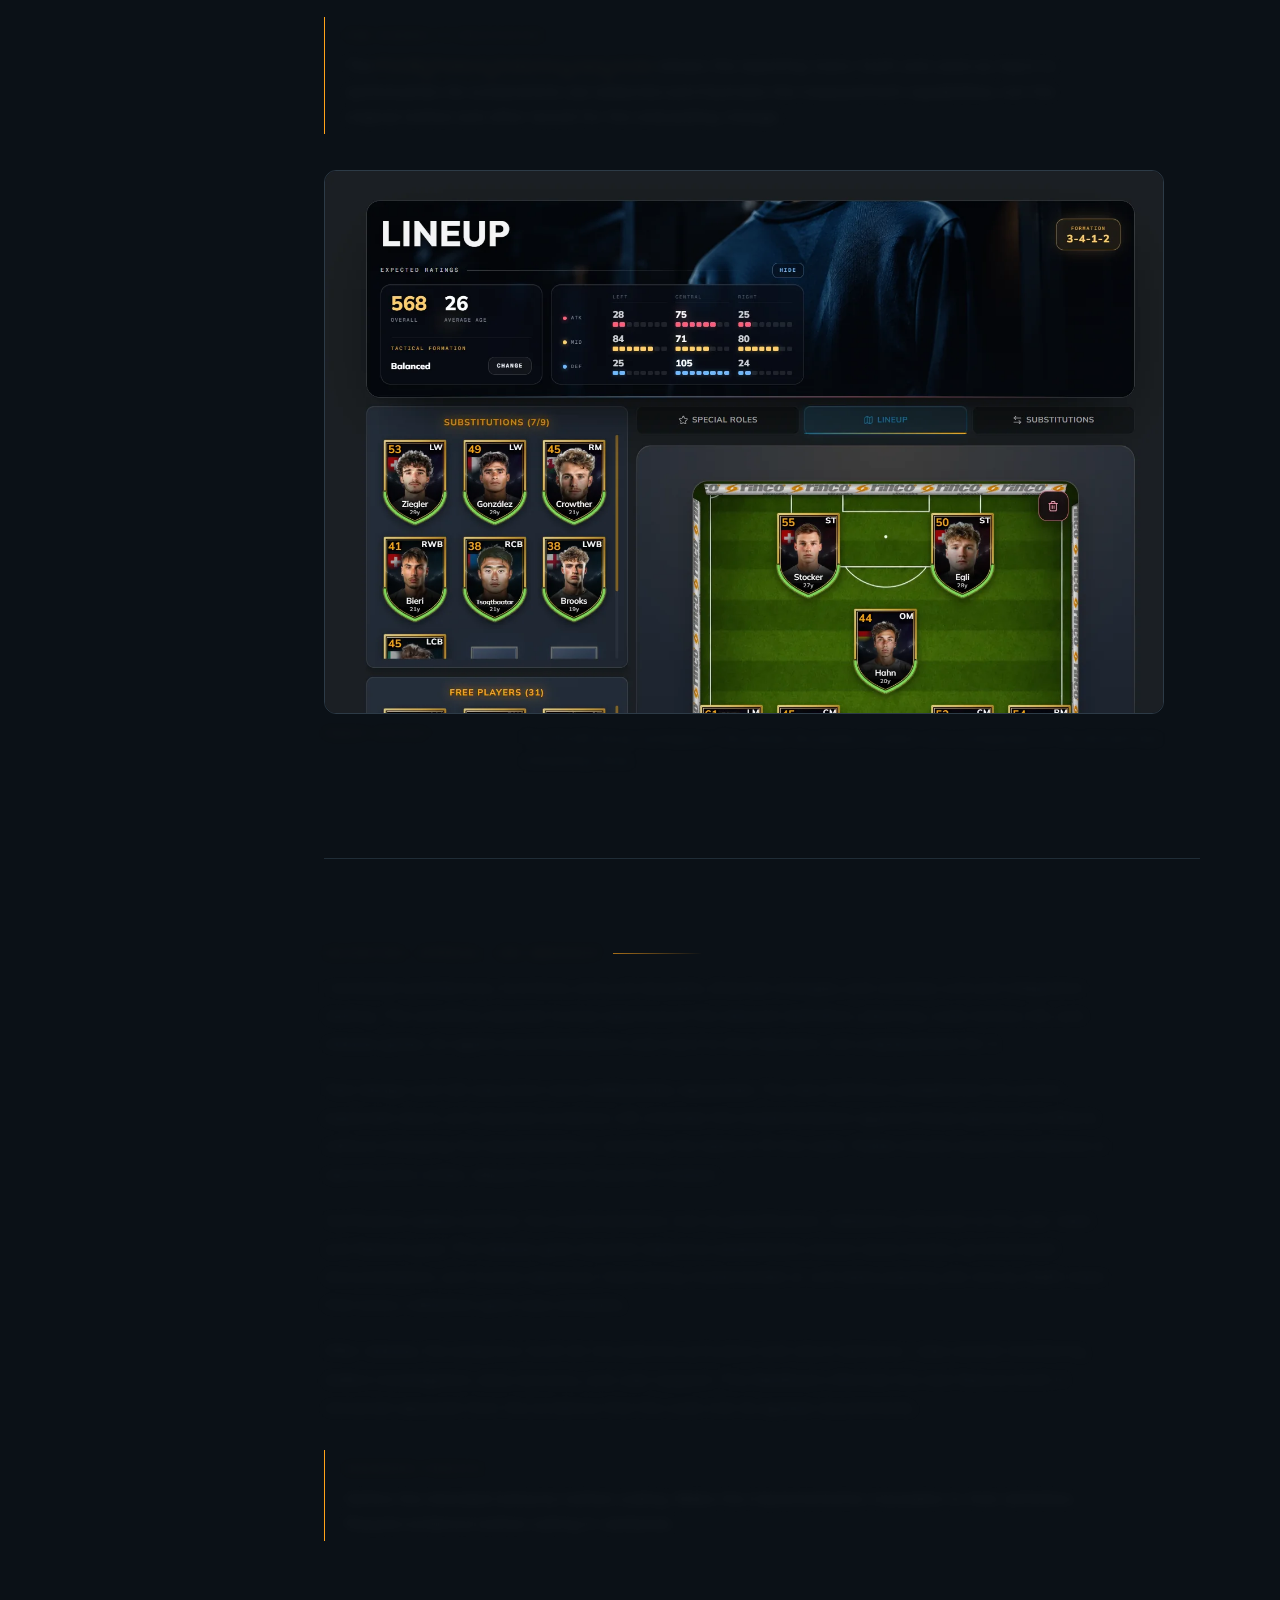
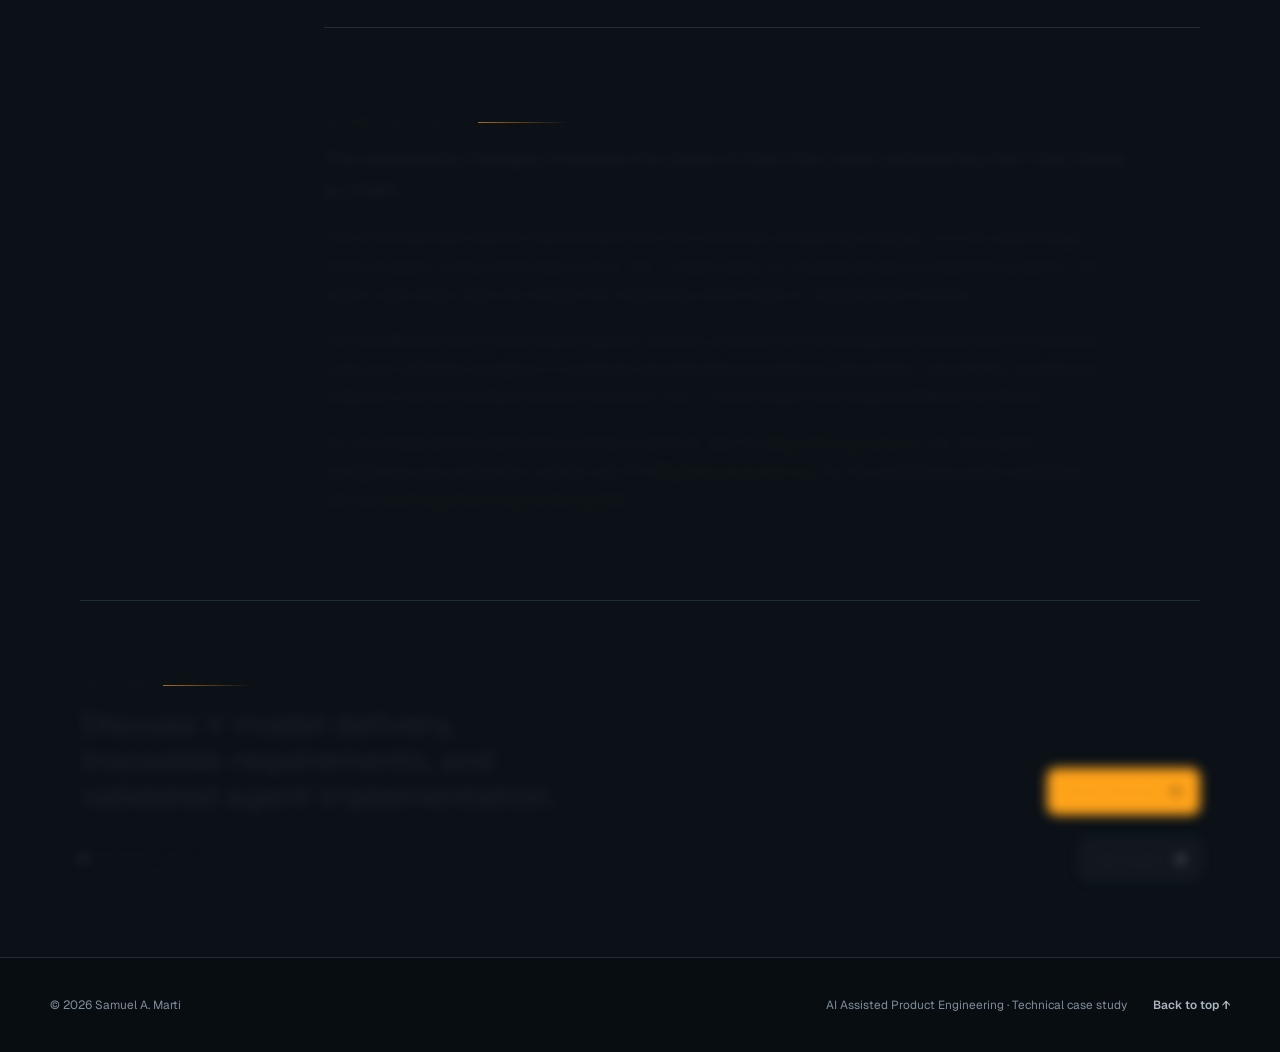
==== commit cd6397ff: "Show V model traceability and validation in agentic engineering case study" ====
--- a/projects/ai-assisted-product-engineering/index.html
+++ b/projects/ai-assisted-product-engineering/index.html
@@ -3,15 +3,15 @@
 <head>
     <meta charset="UTF-8">
     <meta name="viewport" content="width=device-width, initial-scale=1.0">
-    <meta name="description" content="Agentic product engineering at PULSE: coding agents implemented the changes; Samuel A. Marti directed architecture, reviewed functions and pull requests, and oversaw unit and integration testing.">
+    <meta name="description" content="V model product engineering at PULSE: Samuel A. Marti connects feature briefs, traceable requirements, test design, agent implemented code, QA evidence, and human release approval.">
     <meta name="theme-color" content="#0d1218">
     <meta property="og:title" content="AI Assisted Product Engineering | Samuel A. Marti">
-    <meta property="og:description" content="From user signal to verified release: product decisions, coding agents, human review, and measured onboarding improvement at PULSE.">
+    <meta property="og:description" content="From feature brief to validated code: a V model workflow linking product intent, requirements, coding agents, test evidence, and human approval.">
     <meta property="og:type" content="article">
     <meta property="og:url" content="https://utrehd.github.io/projects/ai-assisted-product-engineering/">
     <meta name="twitter:card" content="summary">
     <meta name="twitter:title" content="AI Assisted Product Engineering | Samuel A. Marti">
-    <meta name="twitter:description" content="From user signal to verified release: product decisions, coding agents, human review, and measured onboarding improvement at PULSE.">
+    <meta name="twitter:description" content="From feature brief to validated code: a V model workflow linking product intent, requirements, coding agents, test evidence, and human approval.">
     <link rel="canonical" href="https://utrehd.github.io/projects/ai-assisted-product-engineering/">
     <title>AI Assisted Product Engineering | Samuel A. Marti</title>
     <link rel="icon" href="../../favicon.svg" type="image/svg+xml">
@@ -21,7 +21,7 @@
     <script>document.documentElement.classList.add('js');</script>
     <link rel="stylesheet" href="../../styles.css?v=20260913-1">
     <link rel="stylesheet" href="../case-study.css?v=20260819-28">
-    <link rel="stylesheet" href="case.css?v=20260912-1">
+    <link rel="stylesheet" href="case.css?v=20260913-1">
     <script src="../../script.js?v=20260819-20" defer></script>
 </head>
 <body class="case-page engineering-case">
@@ -44,8 +44,8 @@
             </button>
             <nav class="primary-nav" id="primary-navigation" aria-label="Case study navigation" data-navigation>
                 <a href="#summary">Summary</a>
-                <a href="#signal">User signal</a>
-                <a href="#workflow">Workflow</a>
+                <a href="#workflow">V model</a>
+                <a href="#verification">Validation</a>
                 <a href="#outcome">Outcome</a>
                 <a class="nav-contact" href="../../#work">Selected work</a>
             </nav>
@@ -61,16 +61,16 @@
                 </div>
                 <div class="paper-active-head paper-active-head-hero"><span class="paper-active-label">PULSE · Engineering practice</span></div>
                 <h1>AI Assisted Product Engineering</h1>
-                <p class="engineering-subtitle">From user signal to verified release</p>
-                <p class="paper-thesis">At PULSE, coding agents carried out the implementation. I directed their work, reviewed architecture, functions, and pull requests, and decided which proposed changes to adopt. I also oversaw validation, including unit tests and integration testing, while owning the product decisions and production outcome.</p>
+                <p class="engineering-subtitle">From feature brief to validated code</p>
+                <p class="paper-thesis">At PULSE, I used a V model to connect product intent, requirements, agent implementation, and validation evidence. Coding agents produced the code. I directed the workflow, reviewed architecture, functions, and pull requests, and decided which changes to adopt. Test planning and human approval gates kept the work tied to the original feature goal.</p>
                 <dl class="paper-meta">
                     <div><dt>Role</dt><dd>Founding Full Stack Engineer</dd></div>
                     <div><dt>Context</dt><dd>PULSE web and mobile product</dd></div>
                     <div><dt>Period</dt><dd>2024 to 2026</dd></div>
-                    <div><dt>Focus</dt><dd>Product judgment and delivery</dd></div>
+                    <div><dt>Focus</dt><dd>V model delivery and validation</dd></div>
                 </dl>
                 <ul class="paper-skills" aria-label="Skills and technologies used">
-                    <li>Product discovery</li><li>Funnel analysis</li><li>Specifications</li><li>Coding agents</li><li>React</li><li>TypeScript</li><li>Node.js</li><li>Architecture review</li><li>Pull request review</li><li>Unit testing</li><li>Integration testing</li><li>Production operations</li>
+                    <li>V model</li><li>Requirements engineering</li><li>Requirements traceability</li><li>Test design</li><li>Coding agents</li><li>Architecture review</li><li>Pull request review</li><li>Unit testing</li><li>Integration testing</li><li>QA evidence</li><li>Human approval gates</li><li>Product validation</li>
                 </ul>
             </header>
 
@@ -79,9 +79,9 @@
                     <p>On this page</p>
                     <ol>
                         <li><a href="#summary">Summary</a></li>
+                        <li><a href="#workflow">V Model Workflow</a></li>
                         <li><a href="#signal">User Signal and Decision</a></li>
-                        <li><a href="#workflow">Engineering Workflow</a></li>
-                        <li><a href="#verification">Verification and Ownership</a></li>
+                        <li><a href="#verification">Validation and Approval</a></li>
                         <li><a href="#outcome">Outcome and Limits</a></li>
                     </ol>
                 </aside>
@@ -89,17 +89,37 @@
                     <section class="paper-section executive-summary" id="summary" aria-labelledby="summary-title">
                         <div>
                             <div class="paper-active-head"><h2 class="paper-active-label" id="summary-title">Summary</h2></div>
-                            <p class="summary-lede">My contribution was the engineering direction and judgment around agent implemented code: define the product objective, review the proposed solution, direct changes, and oversee validation.</p>
-                            <p>PULSE's onboarding iteration provides a concrete example. Research informed changes to registration, guidance, and game pace. Coding agents implemented the changes under my direction, with architecture and function review, pull request review, unit tests, and integration testing in the delivery workflow.</p>
+                            <p class="summary-lede">My core contribution was maintaining the connection between what a feature should achieve and the evidence that its implementation meets that intent.</p>
+                            <p>The V model made that connection explicit. A feature brief established the goal and objectives. Design and requirements defined the behavior. Test cases specified how to check it before implementation began. Agents then implemented the approved work, while code review, QA evidence, and objective assessment provided the basis for a human release decision.</p>
                             <div class="lifecycle-strip">
                                 <p>Delivery workflow</p>
                                 <ol>
-                                    <li>User signal and product decision</li>
-                                    <li>Specification and agent implementation</li>
-                                    <li>Pull request review and validation</li>
-                                    <li>Release and production feedback</li>
+                                    <li>Feature brief and requirements</li>
+                                    <li>Test definition and technical planning</li>
+                                    <li>Agent implementation and verification</li>
+                                    <li>Objective assessment and release approval</li>
                                 </ol>
                             </div>
+                        </div>
+                    </section>
+
+                    <section class="paper-section" id="workflow" aria-labelledby="workflow-title">
+                        <div>
+                            <div class="paper-active-head"><h2 class="paper-active-label" id="workflow-title">V Model: From Intent to Evidence</h2></div>
+                            <p>I applied the V model as a practical delivery structure for agentic engineering. On the definition side, the work moved from the feature goal into user needs, design, functional requirements, test cases, and an implementation plan. After coding, the review moved back toward the original intent: check the implementation, verify requirements, assess objectives, and decide whether the feature was ready for release.</p>
+                            <table class="engineering-vmodel">
+                                <caption>Each definition has a corresponding evidence check. Read down the left toward implementation, then back up the right toward the feature goal.</caption>
+                                <thead><tr><th scope="col">Define the change <span aria-hidden="true">↓</span></th><th scope="col">Verify and validate <span aria-hidden="true">↑</span></th></tr></thead>
+                                <tbody>
+                                    <tr><th scope="row">Feature brief<span>Goal, objectives, and user requirements.</span></th><td><strong>Goal and objective assessment</strong>Evidence reviewed against the original intent, followed by a human release decision.</td></tr>
+                                    <tr><th scope="row">Design definition<span>User flows, interface states, and design requirements.</span></th><td><strong>User and interface validation</strong>User scenarios, browser checks, and screenshot evidence against the approved design.</td></tr>
+                                    <tr><th scope="row">Functional requirements<span>Required behavior, constraints, and important edge cases.</span></th><td><strong>Requirement verification</strong>Functional and integration checks, recorded defects, and retesting against the agreed behavior.</td></tr>
+                                    <tr><th scope="row">Test and technical planning<span>Expected results, architecture where needed, and linked implementation tasks.</span></th><td><strong>Code and unit test review</strong>Implementation, unit test results, and known issues reviewed against the approved plan.</td></tr>
+                                </tbody>
+                            </table>
+                            <div class="engineering-implementation"><span>At the base of the V</span><p>Coding agents implement the approved tasks and unit tests. Test case definition, implementation, and QA execution have separate responsibilities.</p></div>
+                            <p class="engineering-followup">Traceability made the process reviewable. Feature records linked objectives and requirements to test cases, then linked implementation tasks and unit test results back to those definitions. QA reports were structured to carry evidence back to requirements and objectives. A changed requirement therefore had an explicit set of tests and implementation decisions to revisit.</p>
+                            <p class="engineering-note">This is a simplified view of the documented workflow, not a completed release record. Private feature specifications and operational data are not reproduced here.</p>
                         </div>
                     </section>
 
@@ -118,39 +138,14 @@
                         </div>
                     </section>
 
-                    <section class="paper-section" id="workflow" aria-labelledby="workflow-title">
-                        <div>
-                            <div class="paper-active-head"><h2 class="paper-active-label" id="workflow-title">Engineering Workflow</h2></div>
-                            <p>The workflow used agents from product ideation and specification through implementation, debugging, and validation. Coding agents handled the implementation; I reviewed the architecture and functions, assessed pull requests, and told the agents which approaches and changes to adopt.</p>
-                            <div class="problem-grid">
-                                <article>
-                                    <span>01</span><h3>Define the change</h3>
-                                    <p>I used the analytics reports and user feedback to frame the problem and product objective. Agents helped develop specifications and implementation steps.</p>
-                                </article>
-                                <article>
-                                    <span>02</span><h3>Direct implementation</h3>
-                                    <p>Coding agents implemented the changes against specifications. I reviewed architectural decisions and directed which approaches to adopt.</p>
-                                </article>
-                                <article>
-                                    <span>03</span><h3>Test and review</h3>
-                                    <p>I reviewed functions and pull requests and oversaw validation, including unit tests and integration testing.</p>
-                                </article>
-                                <article>
-                                    <span>04</span><h3>Operate and learn</h3>
-                                    <p>I owned releases, monitoring, production support, and defect investigation. The analytics I built and user feedback informed subsequent work.</p>
-                                </article>
-                            </div>
-                            <p class="engineering-note">This is a summary of my delivery practice, not a reproduction of an individual ticket, pull request, or release log.</p>
-                        </div>
-                    </section>
-
                     <section class="paper-section" id="verification" aria-labelledby="verification-title">
                         <div>
-                            <div class="paper-active-head"><h2 class="paper-active-label" id="verification-title">Verification and Ownership</h2></div>
-                            <p>Validation included unit tests and integration testing. Function and pull request review let me assess the implementation alongside its architectural fit and direct the agent on which changes to adopt.</p>
-                            <p>Engineering verification and product validation answered different questions. Tests and review addressed whether the implementation behaved as intended. The product reports let me examine activation and subsequent return behavior. A passing test suite did not, by itself, establish that a product decision improved those outcomes.</p>
-                            <p>I remained responsible for operating the resulting system. At PULSE, that included daily releases, monitoring, defect investigation, data recovery, and user support.</p>
-                            <aside class="paper-callout"><span>Engineering principle</span><p>A clear specification gives an agent a target. Tests and review provide evidence about its implementation. Production feedback shows whether the original product decision was useful.</p></aside>
+                            <div class="paper-active-head"><h2 class="paper-active-label" id="verification-title">Validation, Approval, and Ownership</h2></div>
+                            <p>I reviewed architecture, functions, and pull requests, directed changes, and oversaw unit and integration testing. The workflow required human approval at the relevant definition, planning, code review, QA, and release gates. An agent recommendation was input to that decision, not a replacement for it.</p>
+                            <p>Test design and QA execution were deliberately separated. The test definition established the action, expected result, and required evidence. QA checked the implementation against those approved artifacts without changing the requirements or rewriting the tests to fit the code. Failed checks required evidence or reproduction notes; skipped checks required a reason.</p>
+                            <p>Verification asked whether the implementation met its specification. Validation returned to the user need and feature goal. The release gate required objective assessment, known issue review, synchronized documentation, and human approval. Code being implemented or unit tests passing did not, by itself, mean that every validation gate was complete.</p>
+                            <p>After release, the analytics I built let me examine activation and return behavior. I also owned monitoring, defect investigation, data recovery, and user support. This feedback informed the next feature brief; it remained separate from the evidence that the code met its agreed requirements.</p>
+                            <aside class="paper-callout"><span>Engineering principle</span><p>Define the intended behavior before coding. Make the implementation traceable to that definition. Require evidence before calling it validated.</p></aside>
                         </div>
                     </section>
 
@@ -158,8 +153,8 @@
                         <div>
                             <div class="paper-active-head"><h2 class="paper-active-label" id="outcome-title">Outcome and Limits</h2></div>
                             <p class="summary-lede">The onboarding changes increased the share of first time users completing their first lineup by 236%.</p>
-                            <p>This is the reported relative improvement from the combined onboarding changes. It is not a percentage point increase, a result attributed to AI alone, or a measured gain in engineering speed. The public case study does not include the underlying cohort sizes or measurement window.</p>
-                            <p>The lesson is to keep responsibility connected across the whole process: identify the user problem, define the change, review its implementation, and evaluate what happens after release. Agent assistance belongs inside that process.</p>
+                            <p>This is the reported relative improvement from the combined onboarding changes. It is not a percentage point increase, a result attributed to AI or the V model alone, or a measured gain in engineering speed. The public case study does not include the underlying cohort sizes or measurement window.</p>
+                            <p>The transferable skill is directing an agentic delivery process from an ambiguous feature brief to reviewed code and validation evidence. It combines requirements engineering, test design, traceability, architecture judgment, and accountable release decisions. The V model keeps those responsibilities connected.</p>
                             <p class="engineering-related">For the measurement tools behind product iteration, see <a href="../pulse-product-analytics/">PULSE Product Analytics</a>. For the system architecture and production context, see <a href="../pulse-product/">PULSE Game Engineering</a>. For the operational agent workflows, see the <a href="../influencer-outreach-crm/">Agentic Influencer Outreach CRM</a>.</p>
                         </div>
                     </section>
@@ -167,7 +162,7 @@
             </div>
 
             <footer class="paper-footer">
-                <div><div class="paper-active-head"><span class="paper-active-label">Next step</span></div><h2>Discuss product decisions, coding agent workflows, and engineering review.</h2></div>
+                <div><div class="paper-active-head"><span class="paper-active-label">Next step</span></div><h2>Discuss V model delivery, traceable requirements, and validated agent implementation.</h2></div>
                 <div class="paper-footer-actions"><a class="button button-primary" href="mailto:samuel.a@marti.to">Email Samuel <span aria-hidden="true">→</span></a></div>
             </footer>
             <nav class="case-pagination" aria-label="Case study navigation">
--- a/projects/ai-assisted-product-engineering/case.css
+++ b/projects/ai-assisted-product-engineering/case.css
@@ -32,3 +32,108 @@
     text-decoration: underline;
     text-underline-offset: 0.2em;
 }
+
+.engineering-vmodel {
+    width: 100%;
+    table-layout: fixed;
+    margin-top: 28px;
+    border-collapse: collapse;
+    color: var(--case-body);
+    font-size: 0.875rem;
+    line-height: 1.65;
+}
+
+.engineering-vmodel caption {
+    padding-bottom: 18px;
+    color: var(--case-muted);
+    text-align: left;
+}
+
+.engineering-vmodel th,
+.engineering-vmodel td {
+    width: 50%;
+    padding: 20px 18px;
+    border-bottom: 1px solid var(--case-line);
+    text-align: left;
+    vertical-align: top;
+    overflow-wrap: break-word;
+}
+
+.engineering-vmodel th + th,
+.engineering-vmodel th + td {
+    border-left: 1px solid var(--case-line);
+}
+
+.engineering-vmodel thead th {
+    padding-top: 14px;
+    padding-bottom: 14px;
+    border-top: 1px solid var(--case-line);
+    color: var(--case-orange-soft);
+    font-family: var(--font-mono);
+    font-size: 0.75rem;
+    font-weight: 500;
+}
+
+.engineering-vmodel tbody th,
+.engineering-vmodel strong {
+    color: var(--case-text);
+    font-weight: 500;
+}
+
+.engineering-vmodel strong {
+    display: block;
+    margin-bottom: 7px;
+}
+
+.engineering-vmodel tbody th > span {
+    display: block;
+    margin-top: 7px;
+    color: var(--case-body);
+    font-weight: 400;
+}
+
+.engineering-implementation {
+    padding: 22px 18px;
+    border-bottom: 1px solid var(--case-line);
+    text-align: center;
+}
+
+.engineering-implementation > span {
+    color: var(--case-orange-soft);
+    font-family: var(--font-mono);
+    font-size: 0.75rem;
+}
+
+.engineering-case .engineering-implementation p {
+    max-width: 620px;
+    margin: 10px auto 0;
+    font-size: 0.875rem;
+}
+
+.engineering-case .paper-section .engineering-followup {
+    margin-top: 26px;
+}
+
+@media (max-width: 540px) {
+    .engineering-vmodel th,
+    .engineering-vmodel td {
+        padding: 16px 10px;
+    }
+}
+
+@media print {
+    .engineering-vmodel,
+    .engineering-vmodel caption,
+    .engineering-vmodel th,
+    .engineering-vmodel td,
+    .engineering-vmodel strong,
+    .engineering-vmodel tbody th > span,
+    .engineering-implementation > span {
+        color: #111;
+    }
+
+    .engineering-vmodel tr,
+    .engineering-implementation {
+        break-inside: avoid;
+    }
+}
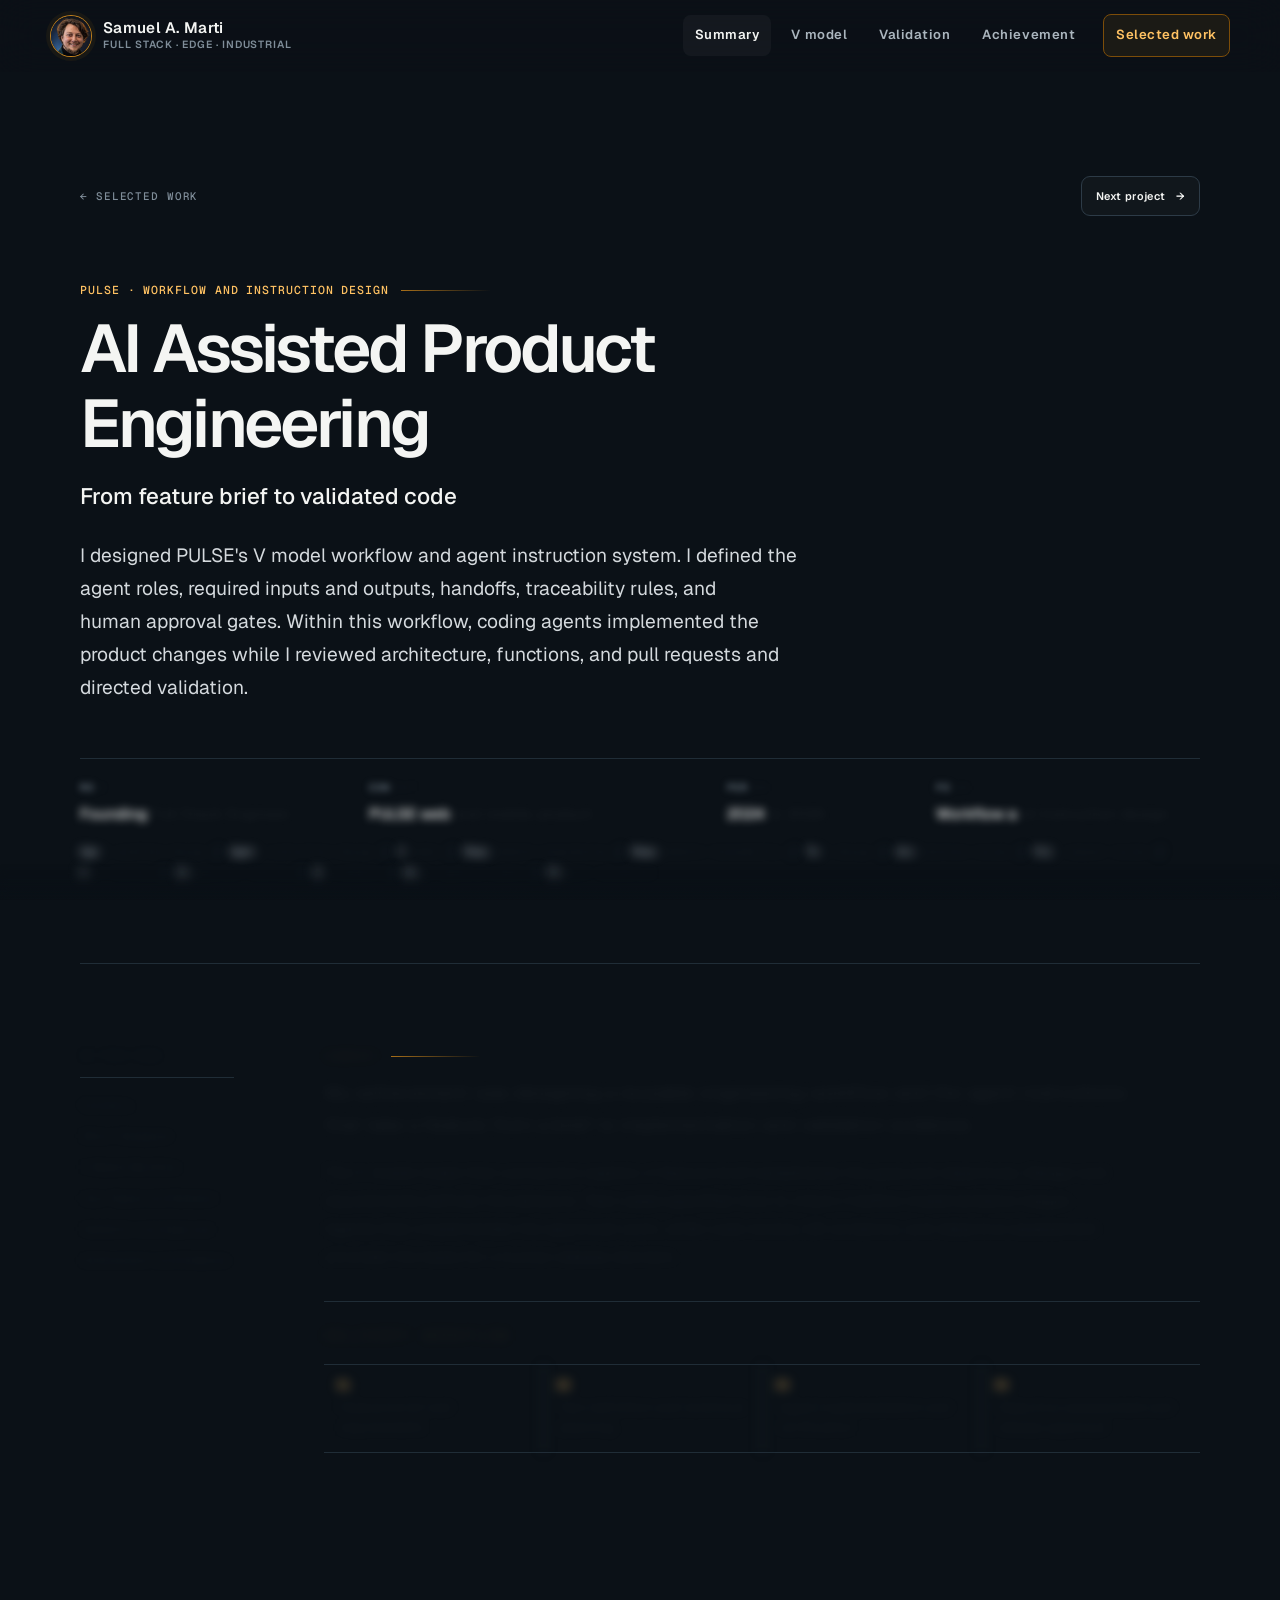
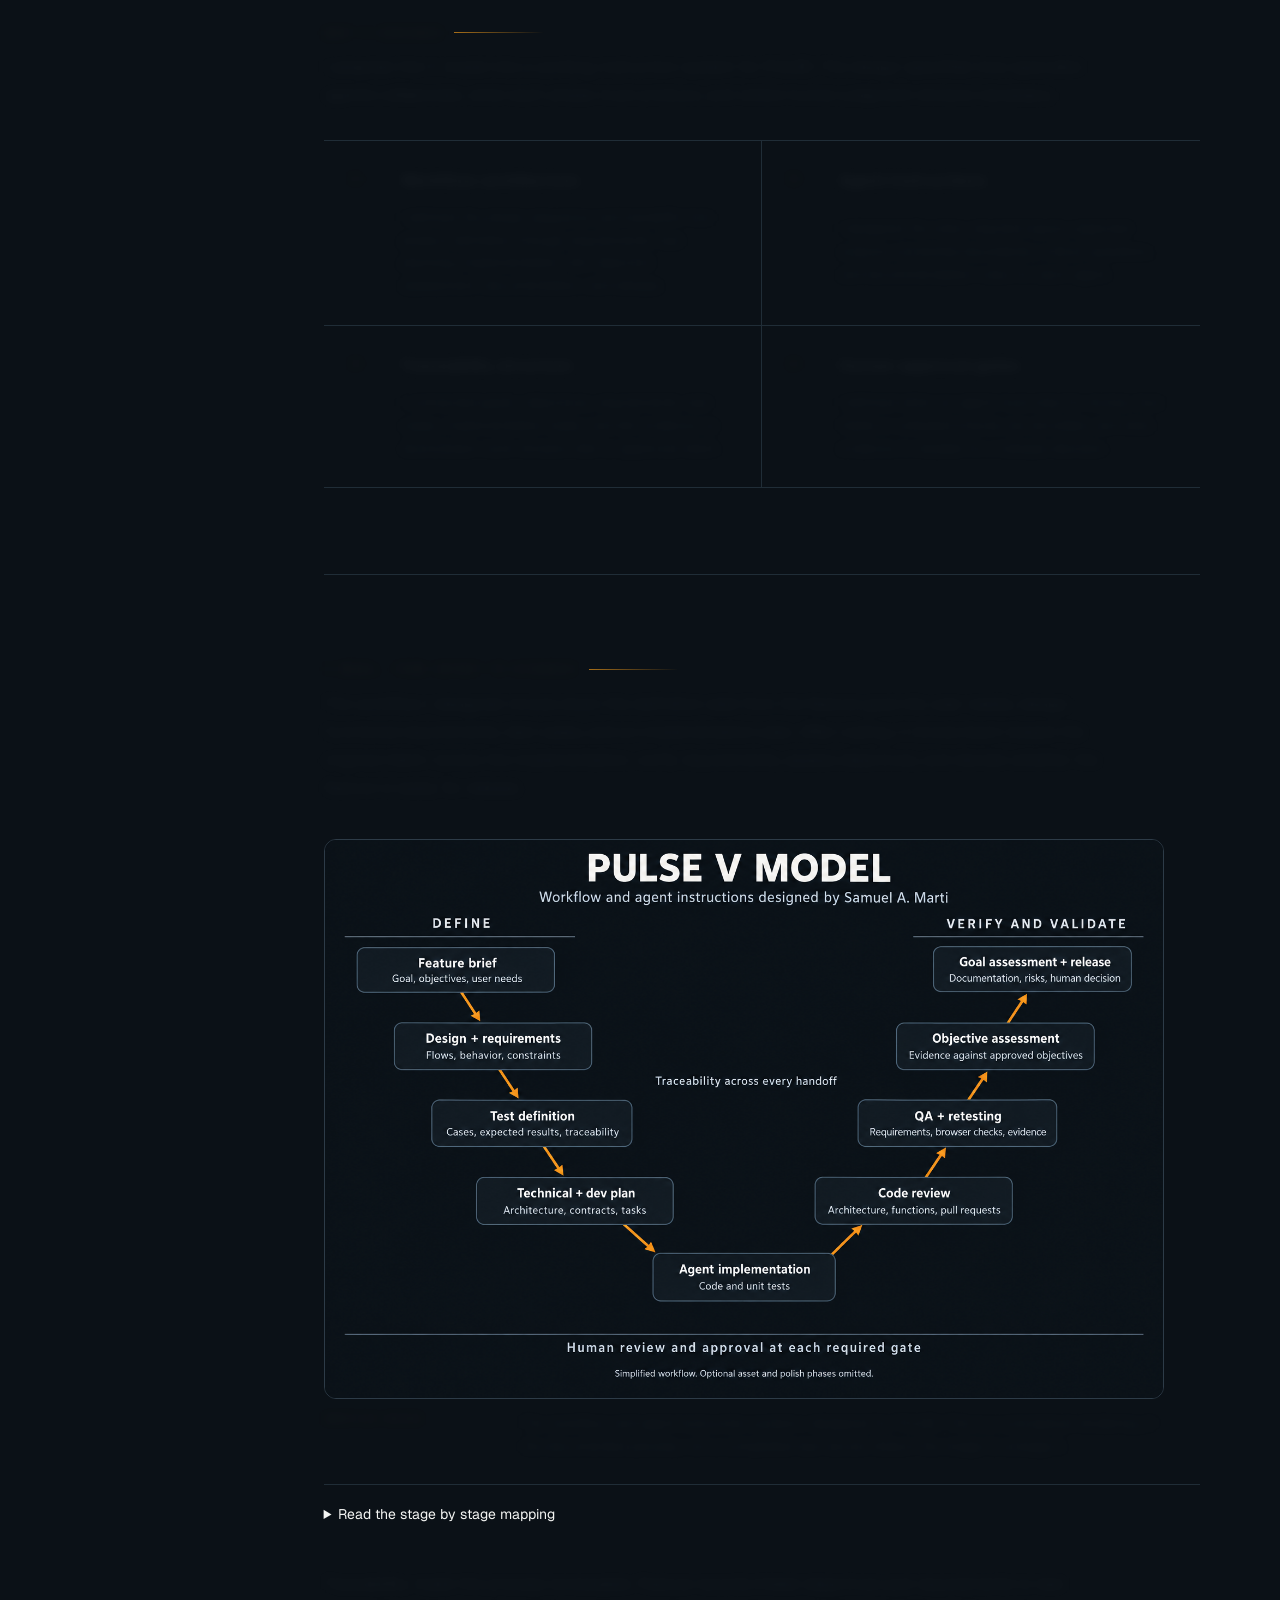
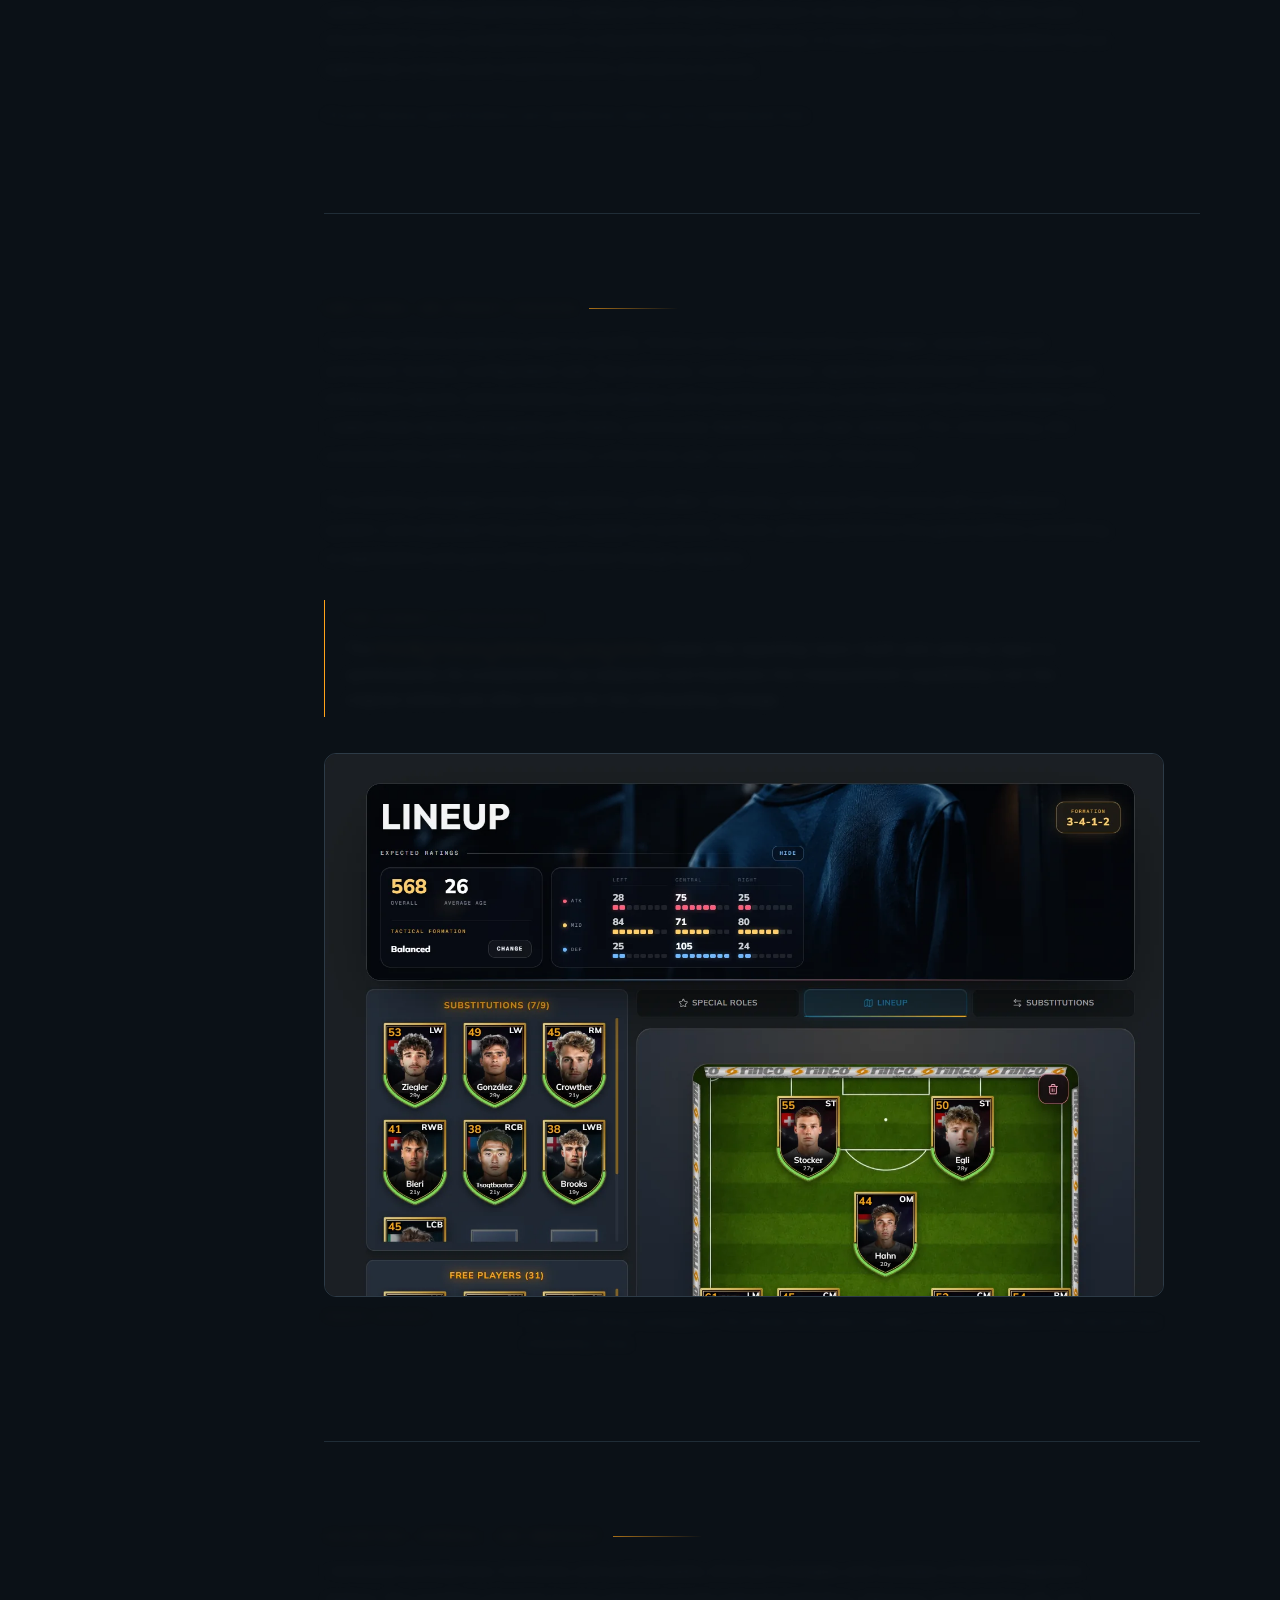
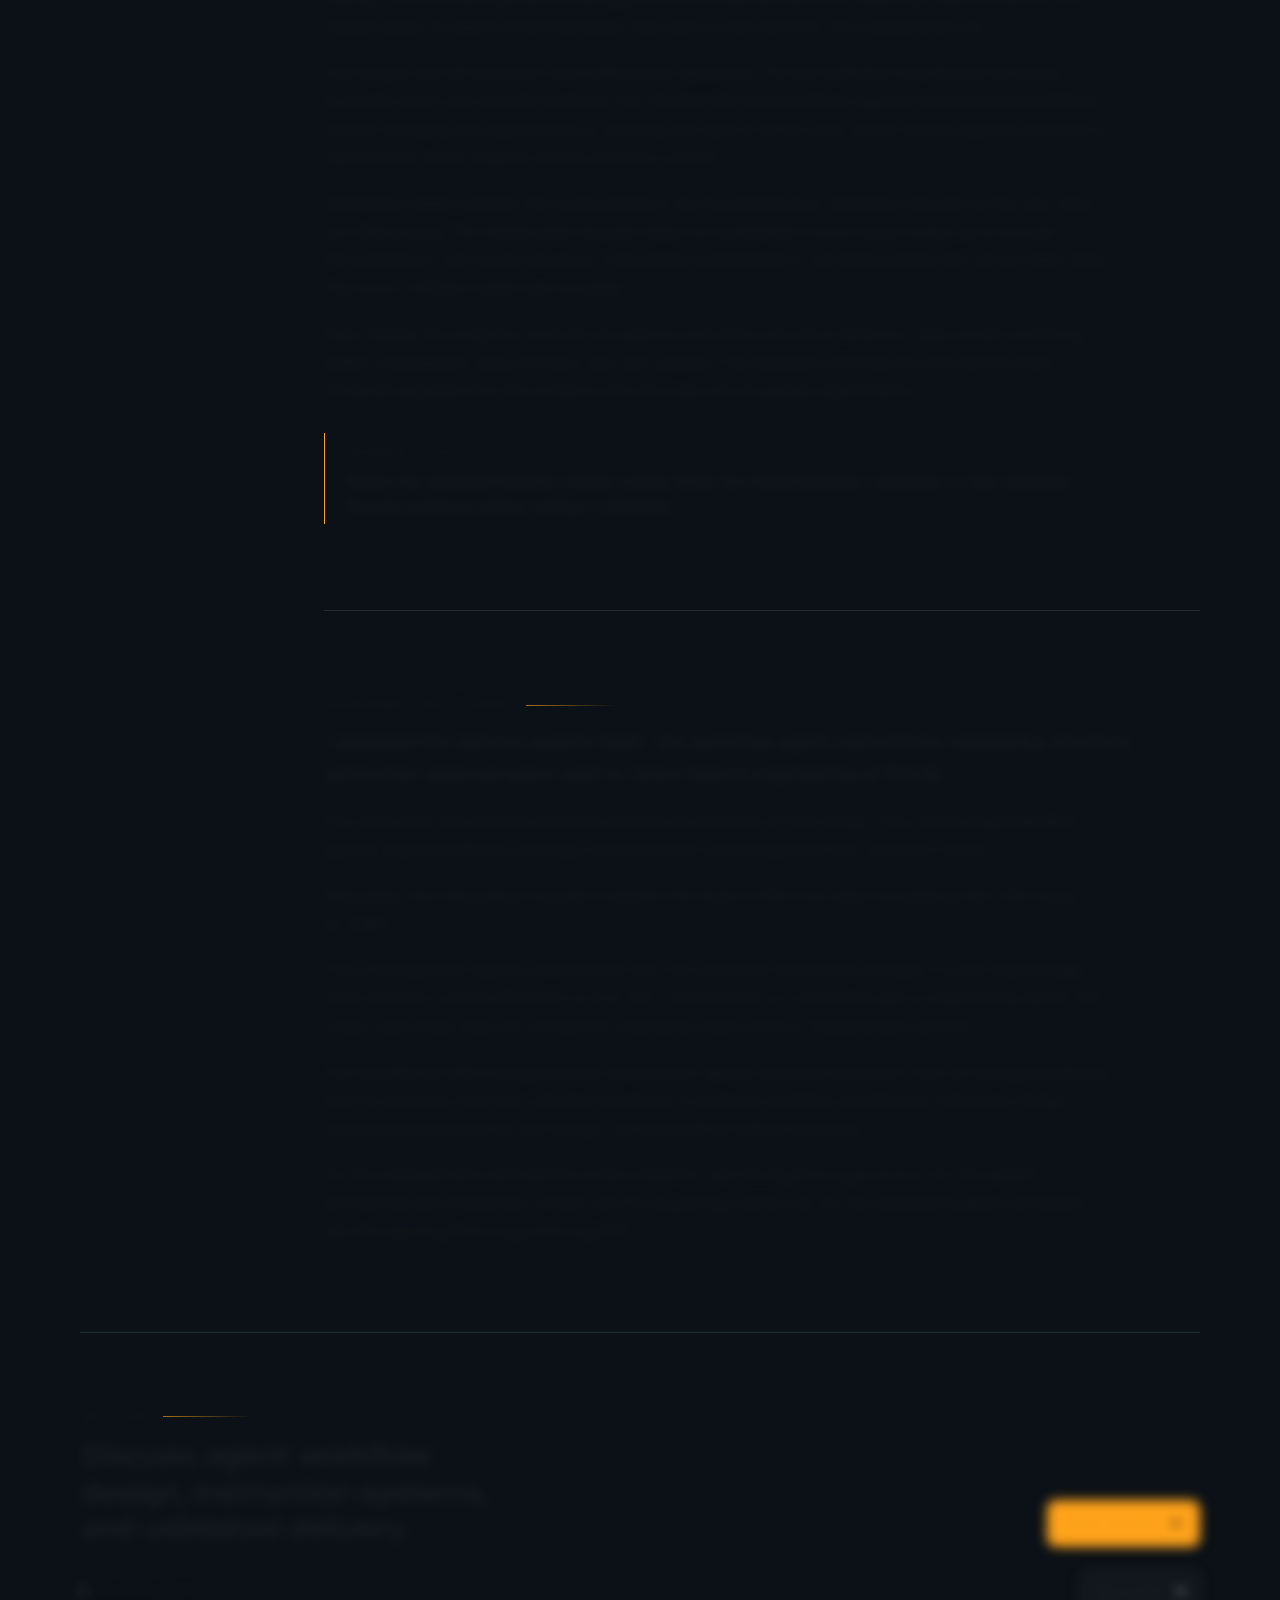
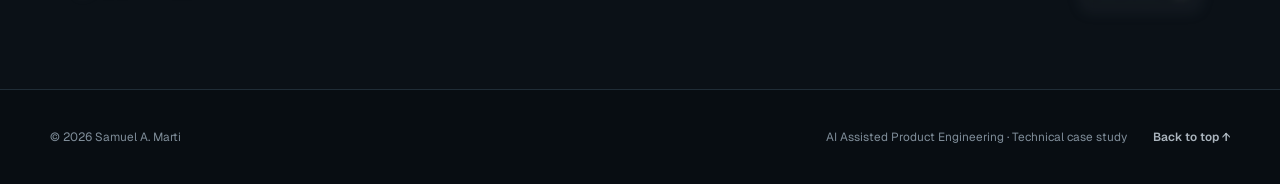
==== commit e32b1d3e: "Credit PULSE workflow authorship and add V model diagram" ====
--- a/projects/ai-assisted-product-engineering/index.html
+++ b/projects/ai-assisted-product-engineering/index.html
@@ -3,15 +3,15 @@
 <head>
     <meta charset="UTF-8">
     <meta name="viewport" content="width=device-width, initial-scale=1.0">
-    <meta name="description" content="V model product engineering at PULSE: Samuel A. Marti connects feature briefs, traceable requirements, test design, agent implemented code, QA evidence, and human release approval.">
+    <meta name="description" content="Samuel A. Marti designed PULSE's V model agent workflow and instruction system: roles, handoffs, traceable requirements, test evidence, and human approval from feature brief to validated code.">
     <meta name="theme-color" content="#0d1218">
     <meta property="og:title" content="AI Assisted Product Engineering | Samuel A. Marti">
-    <meta property="og:description" content="From feature brief to validated code: a V model workflow linking product intent, requirements, coding agents, test evidence, and human approval.">
+    <meta property="og:description" content="The V model agent workflow and instruction system designed by Samuel A. Marti, connecting feature briefs, implementation, validation evidence, and human approval.">
     <meta property="og:type" content="article">
     <meta property="og:url" content="https://utrehd.github.io/projects/ai-assisted-product-engineering/">
     <meta name="twitter:card" content="summary">
     <meta name="twitter:title" content="AI Assisted Product Engineering | Samuel A. Marti">
-    <meta name="twitter:description" content="From feature brief to validated code: a V model workflow linking product intent, requirements, coding agents, test evidence, and human approval.">
+    <meta name="twitter:description" content="The V model agent workflow and instruction system designed by Samuel A. Marti, connecting feature briefs, implementation, validation evidence, and human approval.">
     <link rel="canonical" href="https://utrehd.github.io/projects/ai-assisted-product-engineering/">
     <title>AI Assisted Product Engineering | Samuel A. Marti</title>
     <link rel="icon" href="../../favicon.svg" type="image/svg+xml">
@@ -21,7 +21,7 @@
     <script>document.documentElement.classList.add('js');</script>
     <link rel="stylesheet" href="../../styles.css?v=20260913-1">
     <link rel="stylesheet" href="../case-study.css?v=20260819-28">
-    <link rel="stylesheet" href="case.css?v=20260913-1">
+    <link rel="stylesheet" href="case.css?v=20260913-2">
     <script src="../../script.js?v=20260819-20" defer></script>
 </head>
 <body class="case-page engineering-case">
@@ -46,7 +46,7 @@
                 <a href="#summary">Summary</a>
                 <a href="#workflow">V model</a>
                 <a href="#verification">Validation</a>
-                <a href="#outcome">Outcome</a>
+                <a href="#outcome">Achievement</a>
                 <a class="nav-contact" href="../../#work">Selected work</a>
             </nav>
         </div>
@@ -59,18 +59,18 @@
                     <a class="paper-back-link" href="../../#work"><span aria-hidden="true">←</span> Selected work</a>
                     <a class="button button-secondary paper-next-link" href="../influencer-outreach-crm/" aria-label="Next case study: Agentic Influencer Outreach CRM">Next project <span aria-hidden="true">→</span></a>
                 </div>
-                <div class="paper-active-head paper-active-head-hero"><span class="paper-active-label">PULSE · Engineering practice</span></div>
+                <div class="paper-active-head paper-active-head-hero"><span class="paper-active-label">PULSE · Workflow and instruction design</span></div>
                 <h1>AI Assisted Product Engineering</h1>
                 <p class="engineering-subtitle">From feature brief to validated code</p>
-                <p class="paper-thesis">At PULSE, I used a V model to connect product intent, requirements, agent implementation, and validation evidence. Coding agents produced the code. I directed the workflow, reviewed architecture, functions, and pull requests, and decided which changes to adopt. Test planning and human approval gates kept the work tied to the original feature goal.</p>
+                <p class="paper-thesis">I designed PULSE's V model workflow and agent instruction system. I defined the agent roles, required inputs and outputs, handoffs, traceability rules, and human approval gates. Within this workflow, coding agents implemented the product changes while I reviewed architecture, functions, and pull requests and directed validation.</p>
                 <dl class="paper-meta">
                     <div><dt>Role</dt><dd>Founding Full Stack Engineer</dd></div>
                     <div><dt>Context</dt><dd>PULSE web and mobile product</dd></div>
                     <div><dt>Period</dt><dd>2024 to 2026</dd></div>
-                    <div><dt>Focus</dt><dd>V model delivery and validation</dd></div>
+                    <div><dt>Focus</dt><dd>Workflow and instruction design</dd></div>
                 </dl>
                 <ul class="paper-skills" aria-label="Skills and technologies used">
-                    <li>V model</li><li>Requirements engineering</li><li>Requirements traceability</li><li>Test design</li><li>Coding agents</li><li>Architecture review</li><li>Pull request review</li><li>Unit testing</li><li>Integration testing</li><li>QA evidence</li><li>Human approval gates</li><li>Product validation</li>
+                    <li>Agent workflow design</li><li>Agent instruction design</li><li>V model</li><li>Requirements engineering</li><li>Requirements traceability</li><li>Test design</li><li>Architecture review</li><li>Pull request review</li><li>Unit testing</li><li>Integration testing</li><li>QA evidence</li><li>Human approval gates</li><li>Product validation</li>
                 </ul>
             </header>
 
@@ -79,17 +79,18 @@
                     <p>On this page</p>
                     <ol>
                         <li><a href="#summary">Summary</a></li>
+                        <li><a href="#system">What I Designed</a></li>
                         <li><a href="#workflow">V Model Workflow</a></li>
                         <li><a href="#signal">User Signal and Decision</a></li>
                         <li><a href="#verification">Validation and Approval</a></li>
-                        <li><a href="#outcome">Outcome and Limits</a></li>
+                        <li><a href="#outcome">Achievement and Evidence</a></li>
                     </ol>
                 </aside>
                 <div class="paper-body">
                     <section class="paper-section executive-summary" id="summary" aria-labelledby="summary-title">
                         <div>
                             <div class="paper-active-head"><h2 class="paper-active-label" id="summary-title">Summary</h2></div>
-                            <p class="summary-lede">My core contribution was maintaining the connection between what a feature should achieve and the evidence that its implementation meets that intent.</p>
+                            <p class="summary-lede">My achievement was designing a reusable engineering workflow and the agent instructions that take a feature from a brief to implementation and validation evidence.</p>
                             <p>The V model made that connection explicit. A feature brief established the goal and objectives. Design and requirements defined the behavior. Test cases specified how to check it before implementation began. Agents then implemented the approved work, while code review, QA evidence, and objective assessment provided the basis for a human release decision.</p>
                             <div class="lifecycle-strip">
                                 <p>Delivery workflow</p>
@@ -103,10 +104,31 @@
                         </div>
                     </section>
 
+                    <section class="paper-section" id="system" aria-labelledby="system-title">
+                        <div>
+                            <div class="paper-active-head"><h2 class="paper-active-label" id="system-title">What I Designed</h2></div>
+                            <p>I adapted the V model into a working instruction system for PULSE. The design specified how specialist agents collaborate, what each phase must produce, and where human judgment remains necessary.</p>
+                            <div class="problem-grid">
+                                <article><span>01</span><h3>Workflow architecture</h3><p>I defined the phase sequence and handoffs from product definition through requirements, test planning, implementation, QA, objective assessment, documentation, and release.</p></article>
+                                <article><span>02</span><h3>Agent instructions</h3><p>I designed the roles, required inputs, expected outputs, ownership boundaries, critical questions, and recommendation rules for each agent.</p></article>
+                                <article><span>03</span><h3>Traceability structure</h3><p>I connected goals, objectives, requirements, test cases, implementation tasks, and QA evidence so downstream work remains tied to approved intent.</p></article>
+                                <article><span>04</span><h3>Human approval gates</h3><p>I defined when an agent must stop for review, how failed or untested checks are recorded, and what evidence is needed for a release decision.</p></article>
+                            </div>
+                        </div>
+                    </section>
+
                     <section class="paper-section" id="workflow" aria-labelledby="workflow-title">
                         <div>
                             <div class="paper-active-head"><h2 class="paper-active-label" id="workflow-title">V Model: From Intent to Evidence</h2></div>
-                            <p>I applied the V model as a practical delivery structure for agentic engineering. On the definition side, the work moved from the feature goal into user needs, design, functional requirements, test cases, and an implementation plan. After coding, the review moved back toward the original intent: check the implementation, verify requirements, assess objectives, and decide whether the feature was ready for release.</p>
+                            <p>The workflow I designed moves down the definition side from the feature goal into user needs, design, functional requirements, test cases, and an implementation plan. After coding, it moves back toward the original intent: review the implementation, verify requirements, assess objectives, and decide whether the feature is ready for release.</p>
+                            <figure class="dashboard-figure engineering-vmodel-figure">
+                                <a class="dashboard-image-link" href="assets/pulse-v-model-workflow.png" target="_blank" rel="noopener">
+                                    <img src="assets/pulse-v-model-workflow.png" alt="PULSE V model workflow and agent instructions designed by Samuel A. Marti. Definition stages descend to agent implementation; code review, QA, objective assessment, and human release approval ascend the other side. Traceability and human approval connect the process." width="1536" height="1024" loading="lazy" decoding="async">
+                                </a>
+                                <figcaption><span>Workflow design</span><p>The workflow and agent instruction system I designed for PULSE. This is a conceptual rendering of the documented process, not a completed test record. Select the image to enlarge it.</p></figcaption>
+                            </figure>
+                            <details class="engineering-vmodel-details">
+                                <summary>Read the stage by stage mapping</summary>
                             <table class="engineering-vmodel">
                                 <caption>Each definition has a corresponding evidence check. Read down the left toward implementation, then back up the right toward the feature goal.</caption>
                                 <thead><tr><th scope="col">Define the change <span aria-hidden="true">↓</span></th><th scope="col">Verify and validate <span aria-hidden="true">↑</span></th></tr></thead>
@@ -118,8 +140,9 @@
                                 </tbody>
                             </table>
                             <div class="engineering-implementation"><span>At the base of the V</span><p>Coding agents implement the approved tasks and unit tests. Test case definition, implementation, and QA execution have separate responsibilities.</p></div>
+                            </details>
                             <p class="engineering-followup">Traceability made the process reviewable. Feature records linked objectives and requirements to test cases, then linked implementation tasks and unit test results back to those definitions. QA reports were structured to carry evidence back to requirements and objectives. A changed requirement therefore had an explicit set of tests and implementation decisions to revisit.</p>
-                            <p class="engineering-note">This is a simplified view of the documented workflow, not a completed release record. Private feature specifications and operational data are not reproduced here.</p>
+                            <p class="engineering-note">Private feature specifications and operational data are not reproduced here.</p>
                         </div>
                     </section>
 
@@ -151,10 +174,12 @@
 
                     <section class="paper-section outcome-section" id="outcome" aria-labelledby="outcome-title">
                         <div>
-                            <div class="paper-active-head"><h2 class="paper-active-label" id="outcome-title">Outcome and Limits</h2></div>
-                            <p class="summary-lede">The onboarding changes increased the share of first time users completing their first lineup by 236%.</p>
+                            <div class="paper-active-head"><h2 class="paper-active-label" id="outcome-title">Achievement and Evidence</h2></div>
+                            <p class="summary-lede">I designed the delivery system itself: the workflow, agent instructions, traceability structure, and human approval gates used to direct feature engineering at PULSE.</p>
+                            <p>The instruction files and linked feature records are evidence of that design. They define responsibilities, specify required artifacts, and keep implementation status separate from validation status.</p>
+                            <p>Separately, the onboarding changes increased the share of first time users completing their first lineup by 236%.</p>
                             <p>This is the reported relative improvement from the combined onboarding changes. It is not a percentage point increase, a result attributed to AI or the V model alone, or a measured gain in engineering speed. The public case study does not include the underlying cohort sizes or measurement window.</p>
-                            <p>The transferable skill is directing an agentic delivery process from an ambiguous feature brief to reviewed code and validation evidence. It combines requirements engineering, test design, traceability, architecture judgment, and accountable release decisions. The V model keeps those responsibilities connected.</p>
+                            <p>The transferable skill is designing and operating an agentic engineering system, from an ambiguous feature brief to reviewed code and validation evidence. It combines workflow architecture, instruction design, requirements engineering, test design, and accountable release decisions.</p>
                             <p class="engineering-related">For the measurement tools behind product iteration, see <a href="../pulse-product-analytics/">PULSE Product Analytics</a>. For the system architecture and production context, see <a href="../pulse-product/">PULSE Game Engineering</a>. For the operational agent workflows, see the <a href="../influencer-outreach-crm/">Agentic Influencer Outreach CRM</a>.</p>
                         </div>
                     </section>
@@ -162,7 +187,7 @@
             </div>
 
             <footer class="paper-footer">
-                <div><div class="paper-active-head"><span class="paper-active-label">Next step</span></div><h2>Discuss V model delivery, traceable requirements, and validated agent implementation.</h2></div>
+                <div><div class="paper-active-head"><span class="paper-active-label">Next step</span></div><h2>Discuss agent workflow design, instruction systems, and validated delivery.</h2></div>
                 <div class="paper-footer-actions"><a class="button button-primary" href="mailto:samuel.a@marti.to">Email Samuel <span aria-hidden="true">→</span></a></div>
             </footer>
             <nav class="case-pagination" aria-label="Case study navigation">
--- a/projects/ai-assisted-product-engineering/case.css
+++ b/projects/ai-assisted-product-engineering/case.css
@@ -31,6 +31,28 @@
 .engineering-case .engineering-related a {
     text-decoration: underline;
     text-underline-offset: 0.2em;
+}
+
+.engineering-vmodel-details {
+    margin-top: 26px;
+    border-top: 1px solid var(--case-line);
+}
+
+.engineering-vmodel-details > summary {
+    padding: 18px 0;
+    color: var(--case-text);
+    font-size: 0.875rem;
+    cursor: pointer;
+}
+
+.engineering-vmodel-details > summary:hover {
+    color: var(--case-orange-soft);
+}
+
+.engineering-vmodel-figure img {
+    width: 100%;
+    height: auto;
+    object-fit: contain;
 }
 
 .engineering-vmodel {
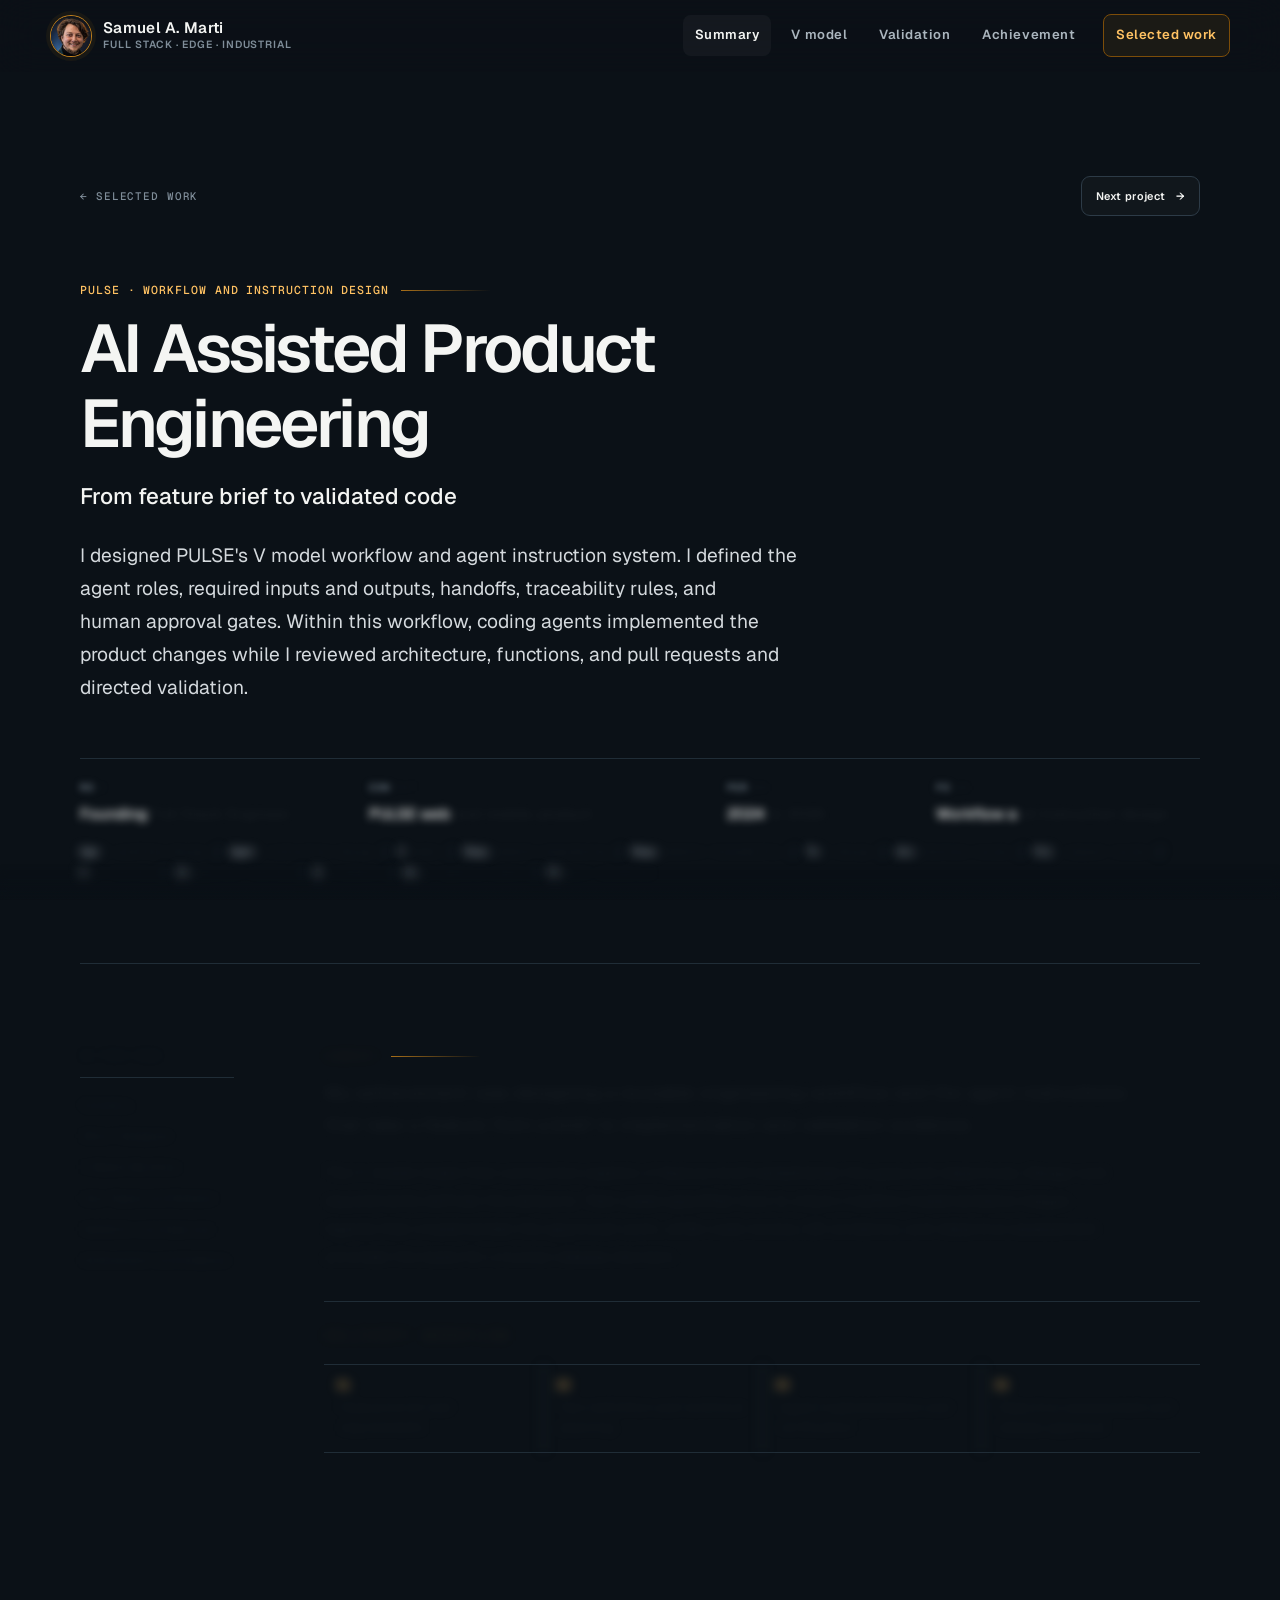
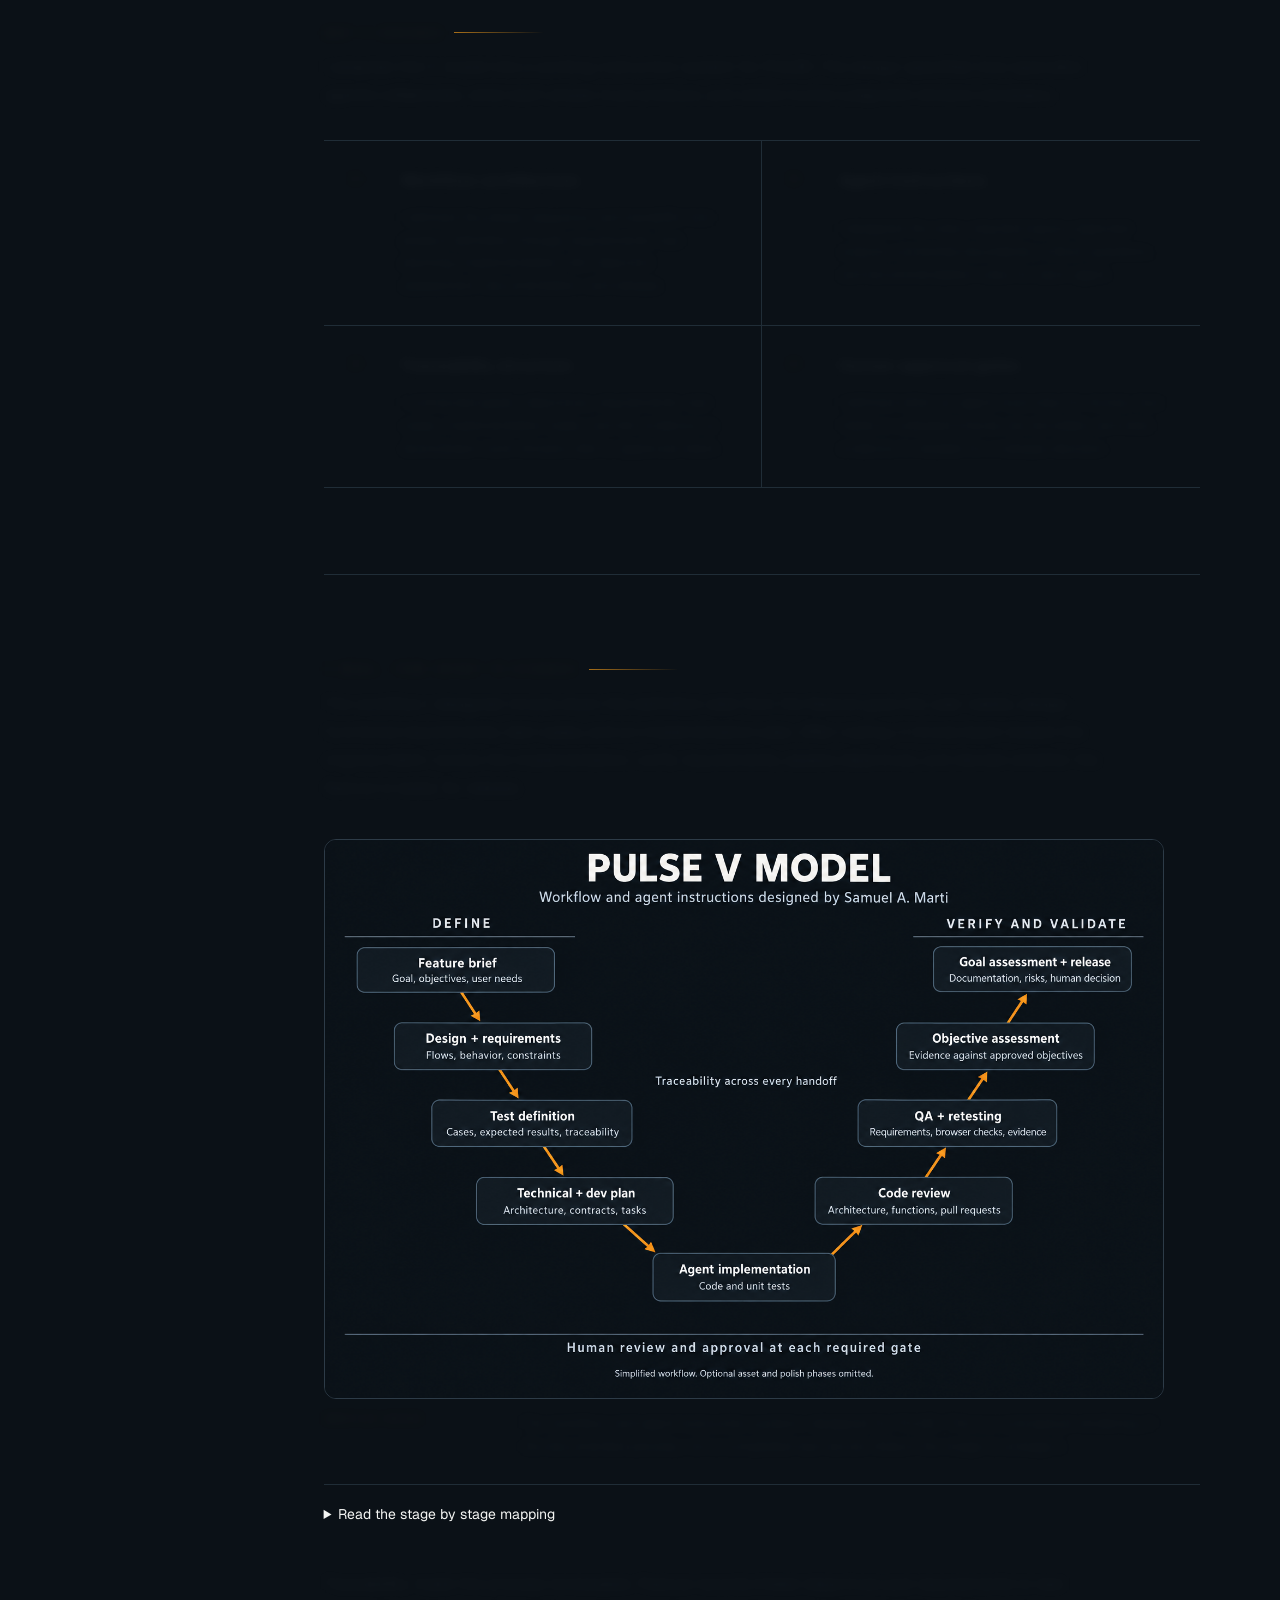
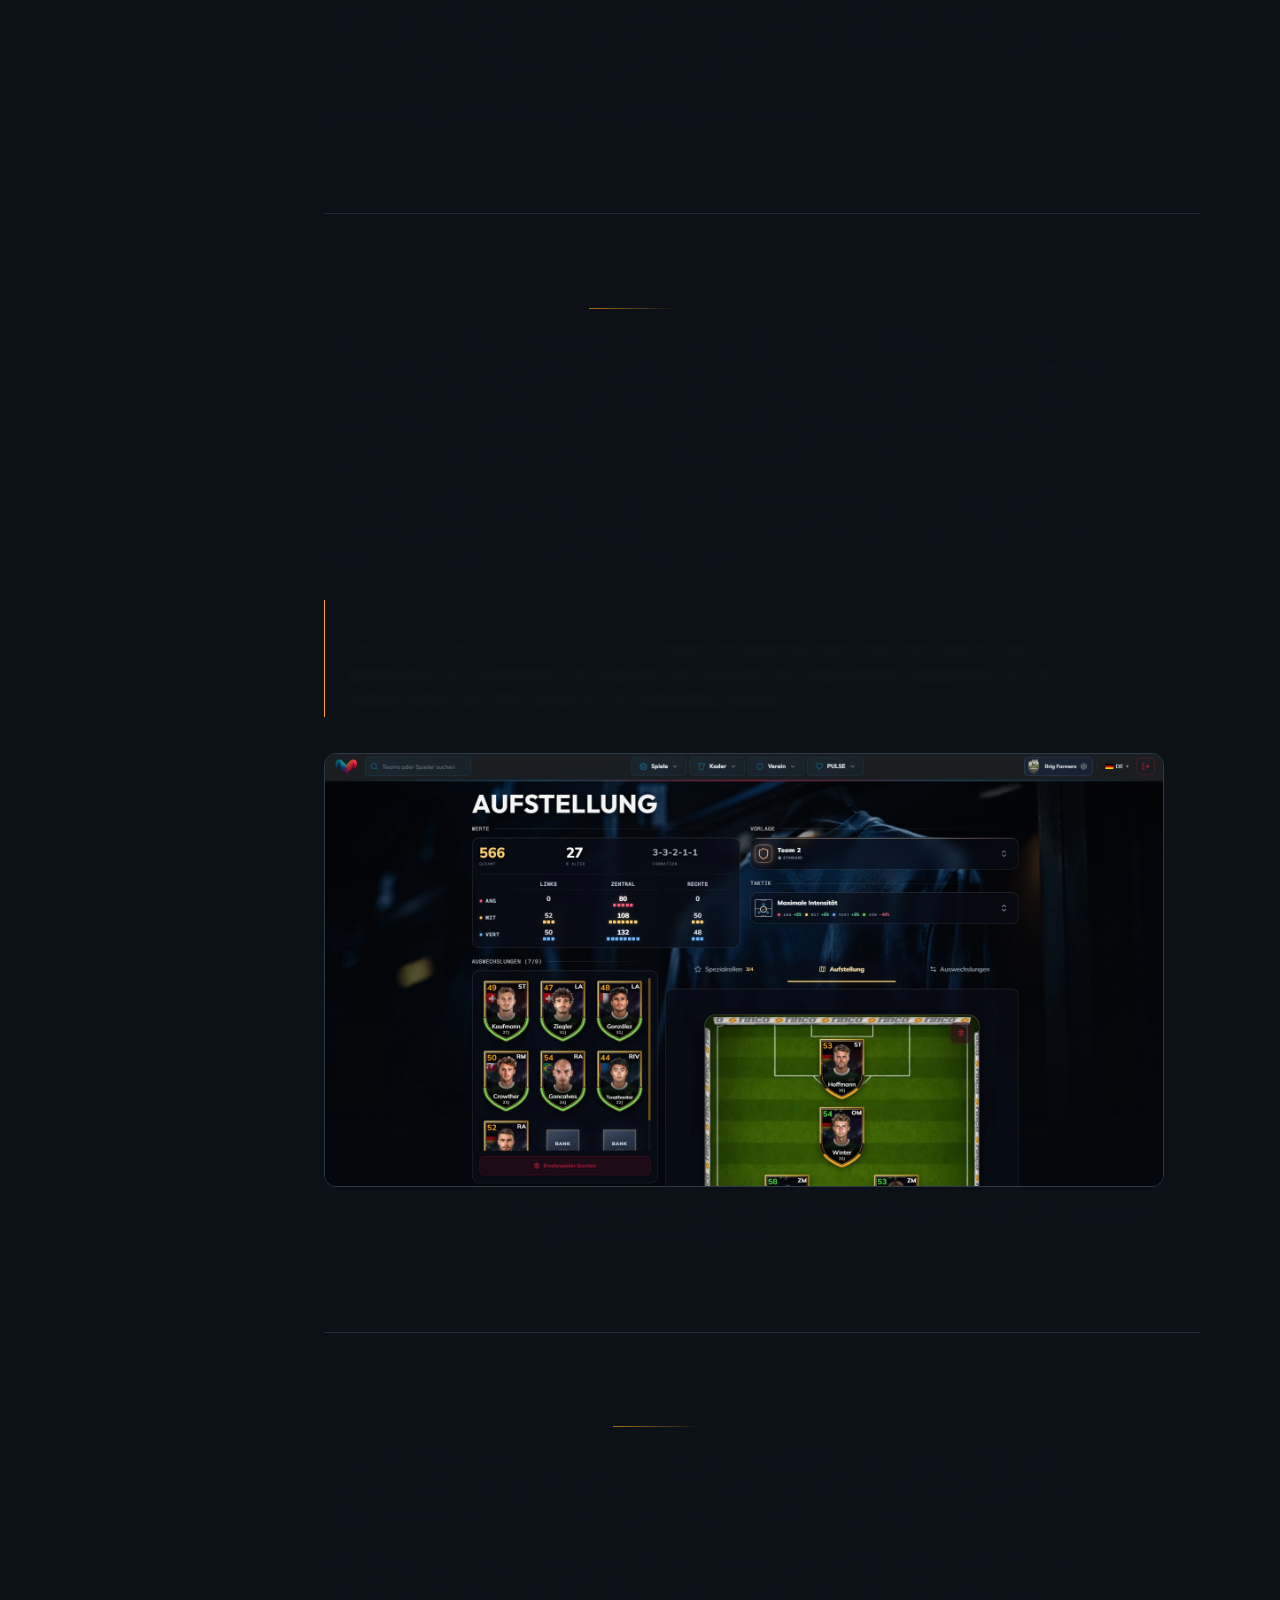
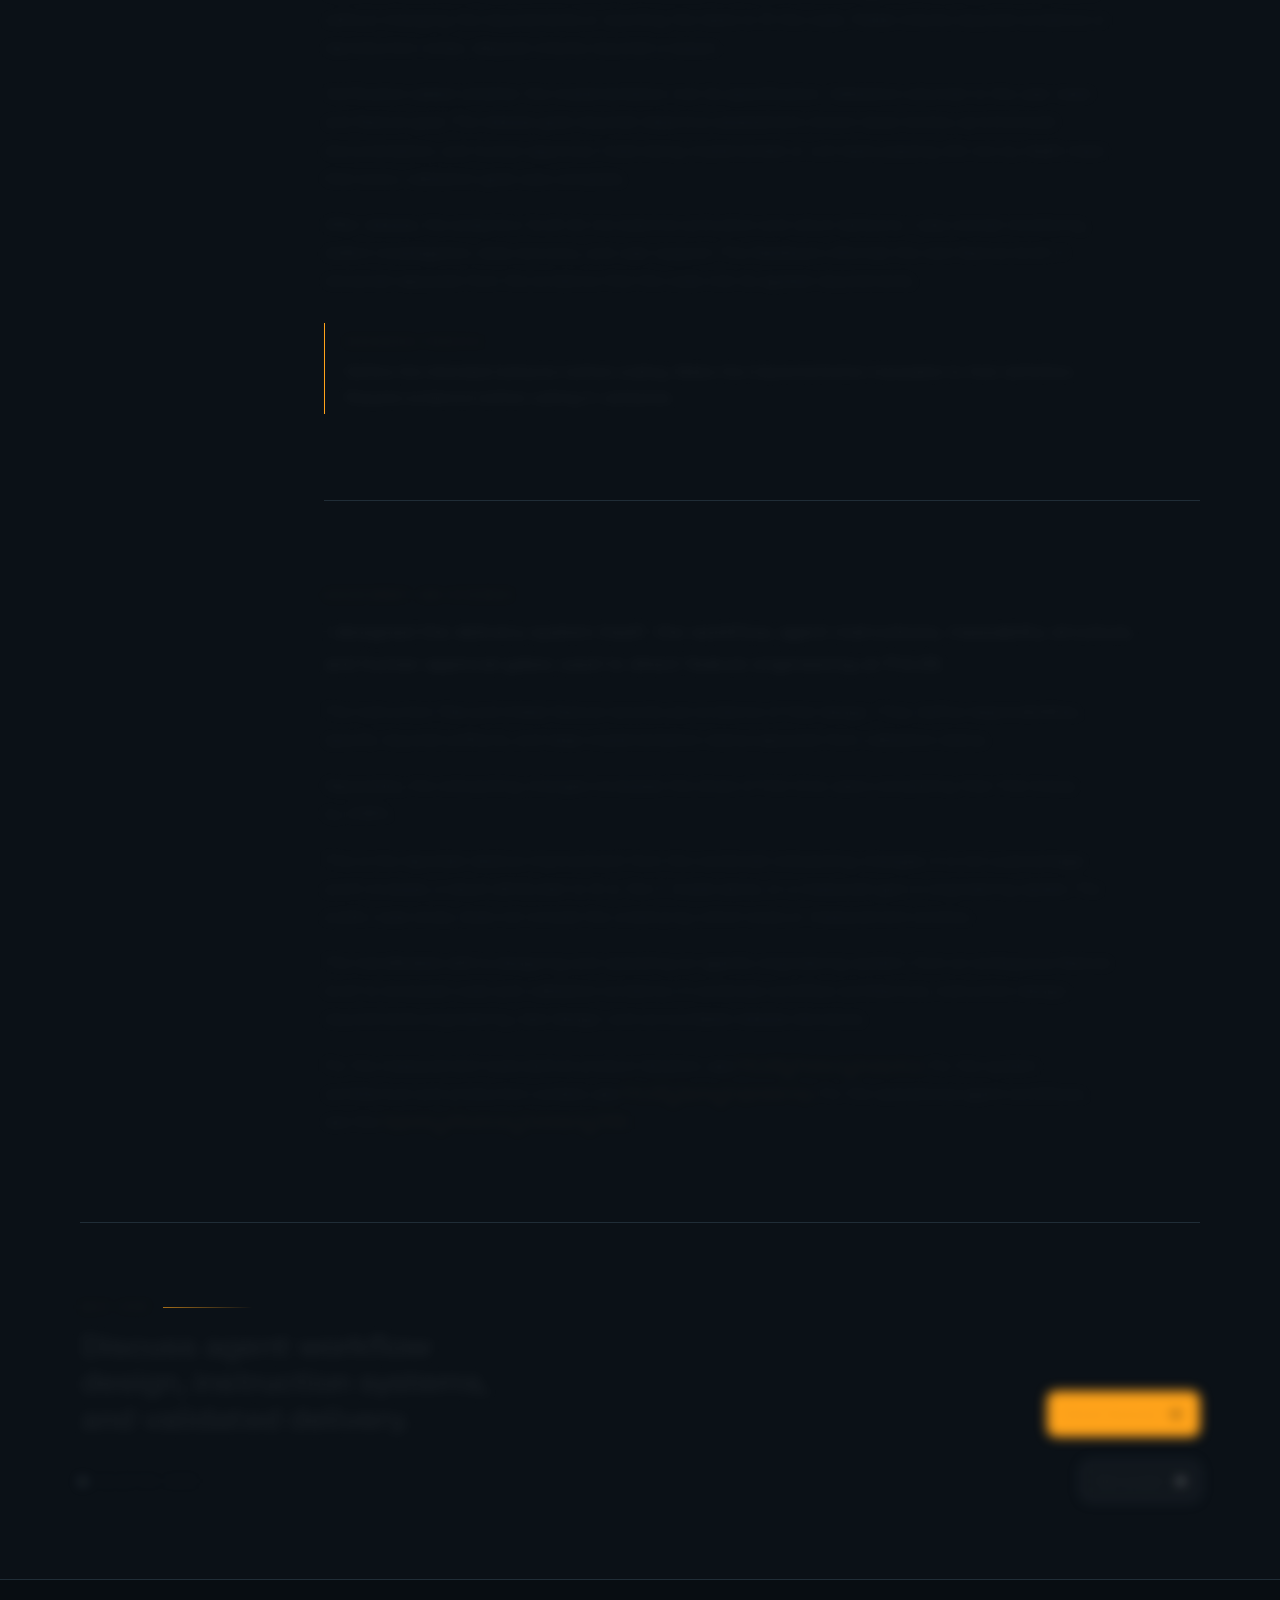
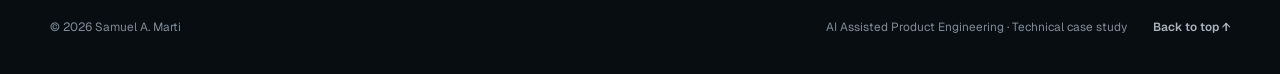
==== commit 18d4ca72: "Refresh PULSE lineup visual from supplied screenshot" ====
--- a/projects/ai-assisted-product-engineering/index.html
+++ b/projects/ai-assisted-product-engineering/index.html
@@ -153,10 +153,10 @@
                             <p>The resulting changes moved registration until after initial play, replaced the tutorial with a milestone system, and adjusted the pace and speed of actions. This let users experience the game before committing to registration and gave them guidance through progress.</p>
                             <aside class="paper-callout"><span>From evidence to specification</span><p>The <a href="../pulse-product-analytics/">PULSE Product Analytics case study</a> shows the reporting tools I built and used as input to optimization. Its screenshots are redacted and illustrate the measurement capabilities, not the original before and after record for the onboarding change.</p></aside>
                             <figure class="dashboard-figure">
-                                <a class="dashboard-image-link" href="../pulse-product/assets/pulse-lineup-workspace.webp" target="_blank" rel="noopener">
-                                    <img src="../pulse-product/assets/pulse-lineup-workspace.webp" alt="PULSE's desktop lineup workspace, showing the product activity used as the onboarding completion milestone" loading="lazy" decoding="async">
+                                <a class="dashboard-image-link" href="../pulse-product/assets/pulse-lineup-workspace-20261015.webp" target="_blank" rel="noopener">
+                                    <img src="../pulse-product/assets/pulse-lineup-workspace-20261015.webp" alt="PULSE's current desktop lineup workspace, showing the product activity used as the onboarding completion milestone" width="1892" height="976" loading="lazy" decoding="async">
                                 </a>
-                                <figcaption><span>Product artifact</span><p>The PULSE lineup workspace. This shows the product context, not a comparison of the old and new onboarding flows.</p></figcaption>
+                                <figcaption><span>Product artifact</span><p>The PULSE lineup workspace in October 2026. This shows the product context, not a comparison of the old and new onboarding flows.</p></figcaption>
                             </figure>
                         </div>
                     </section>
